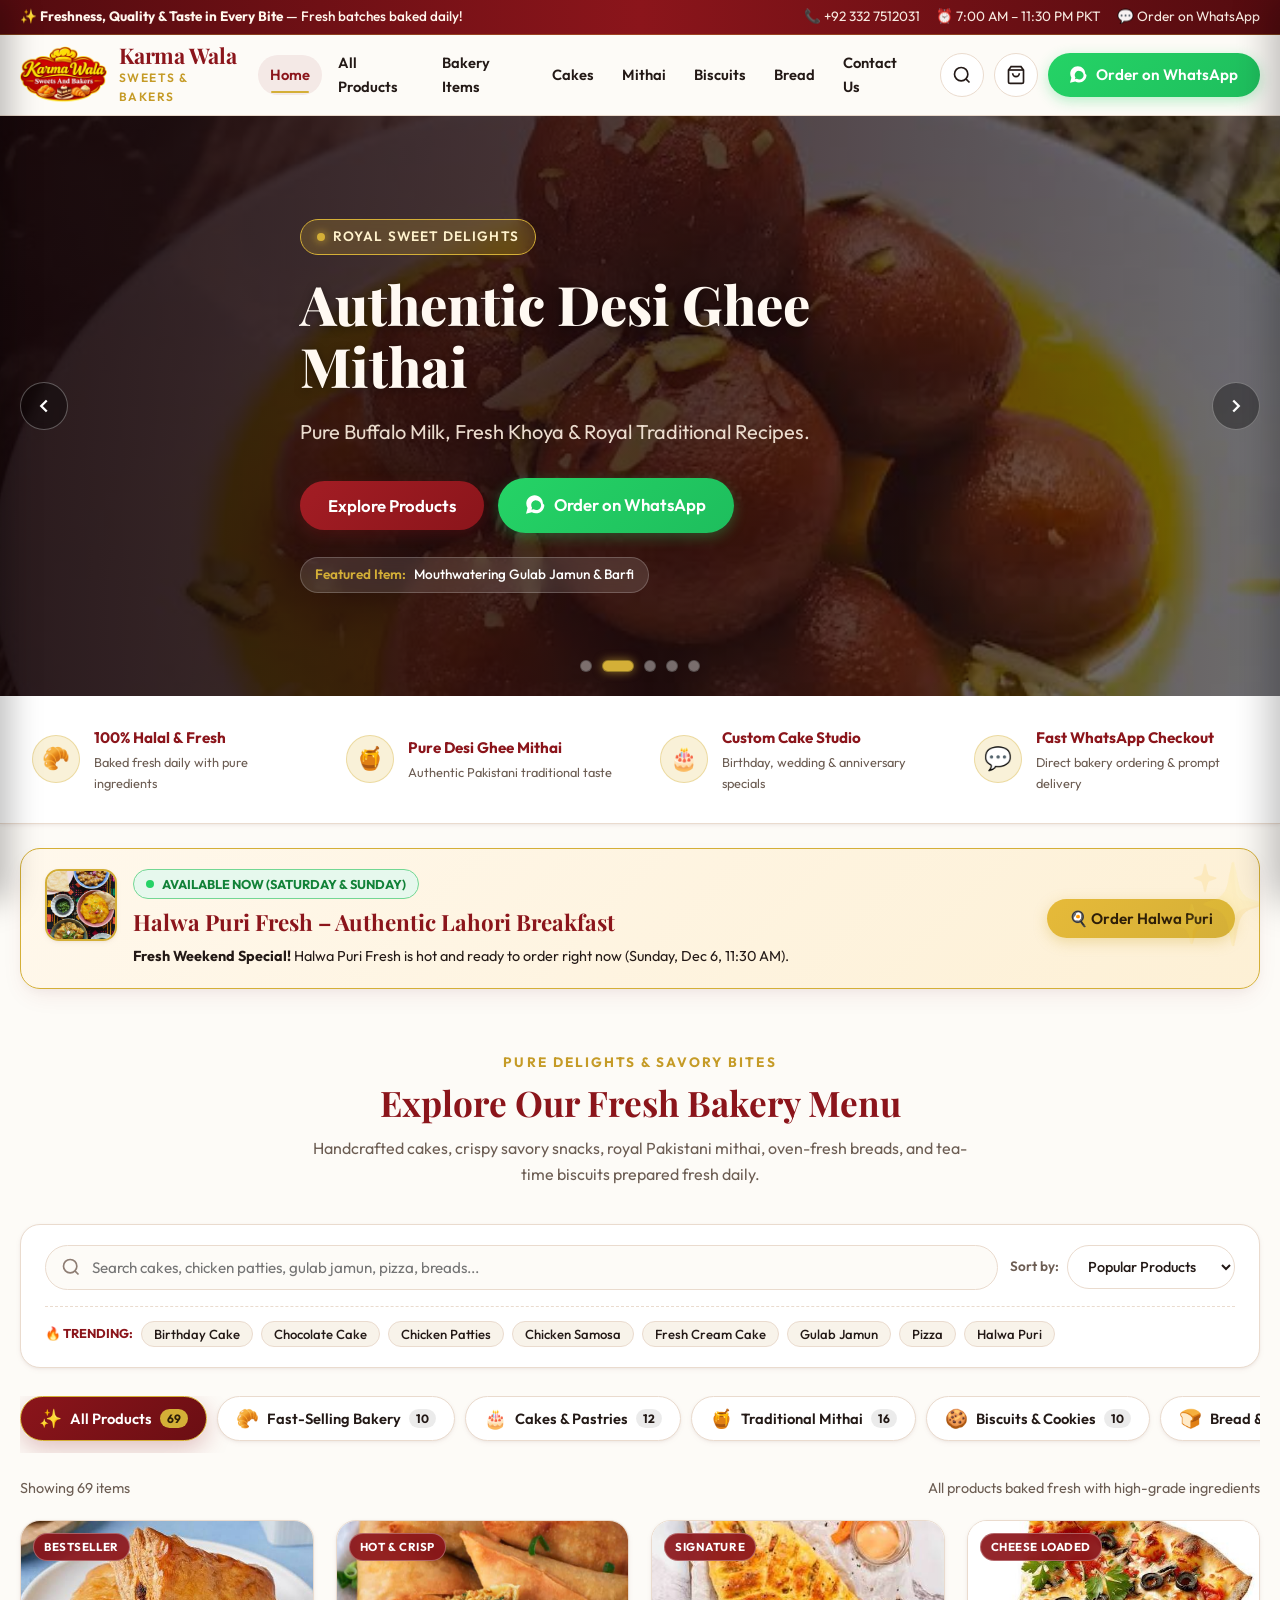
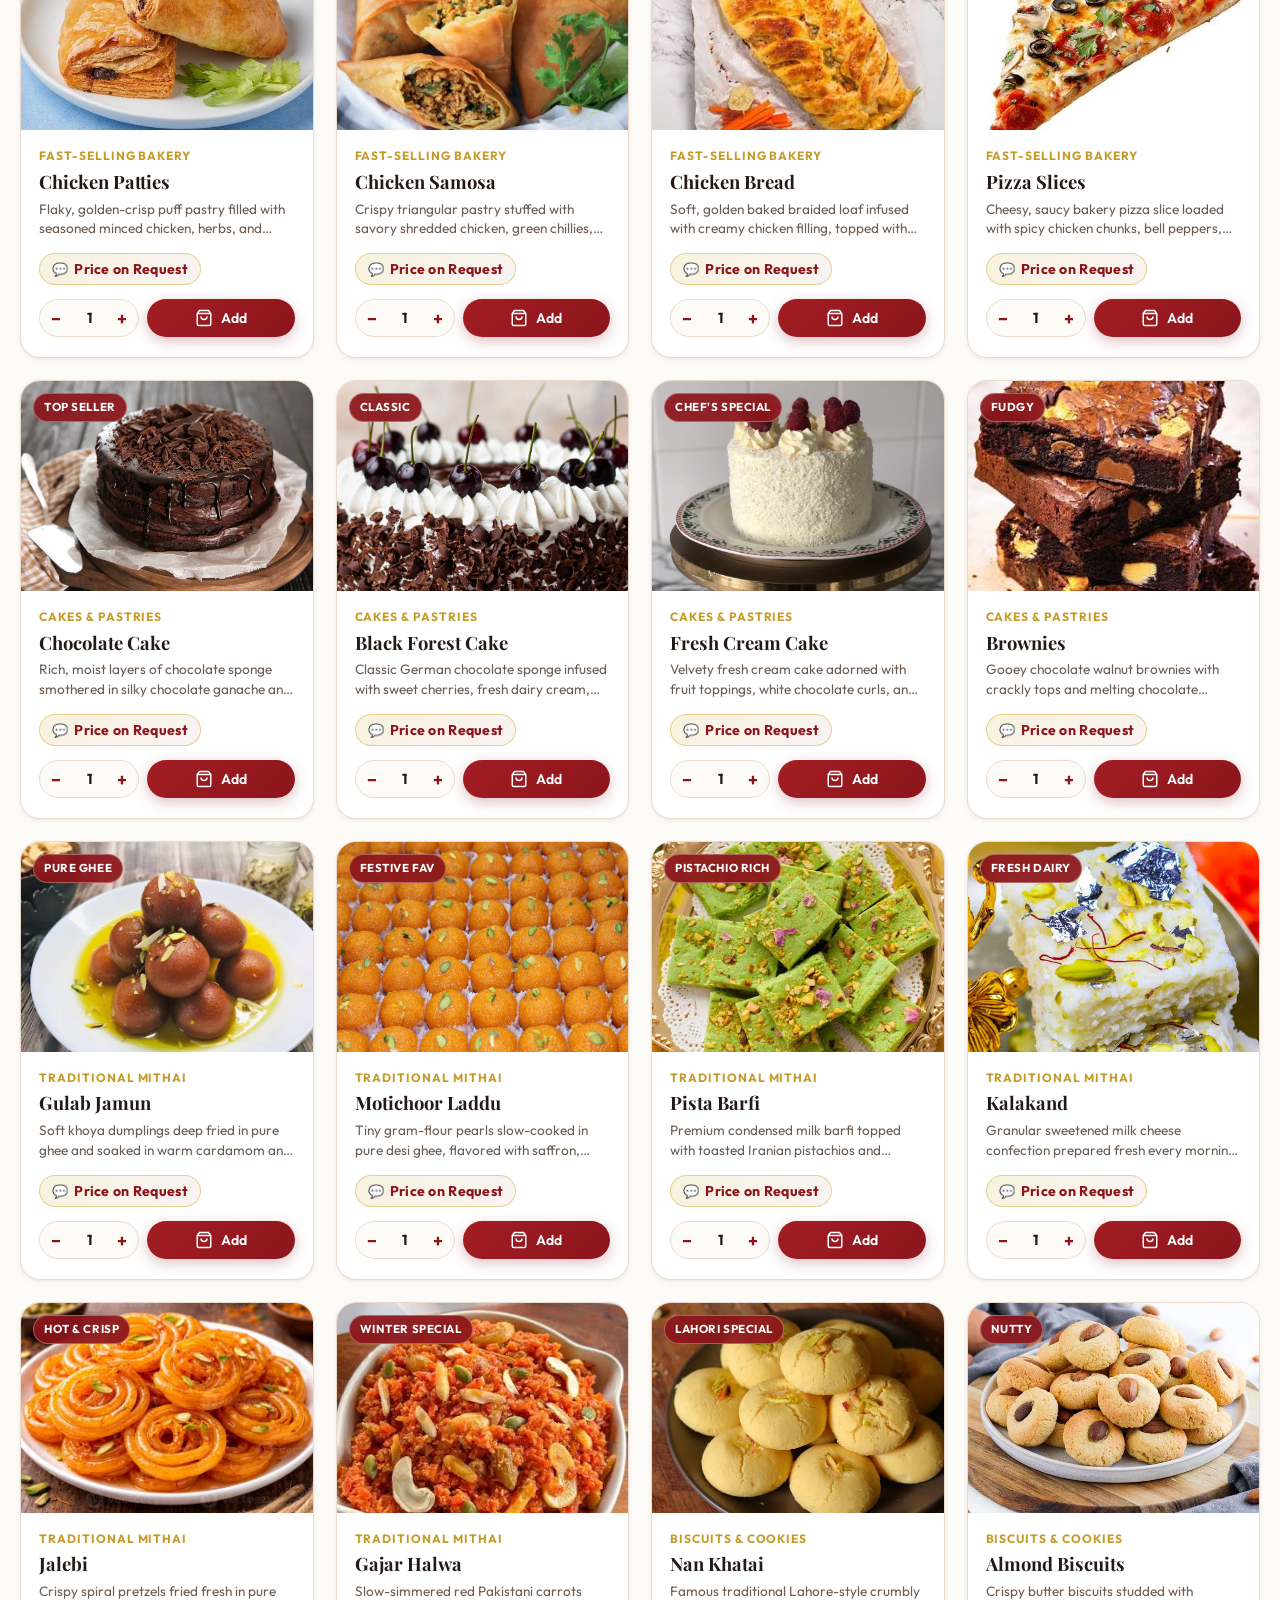
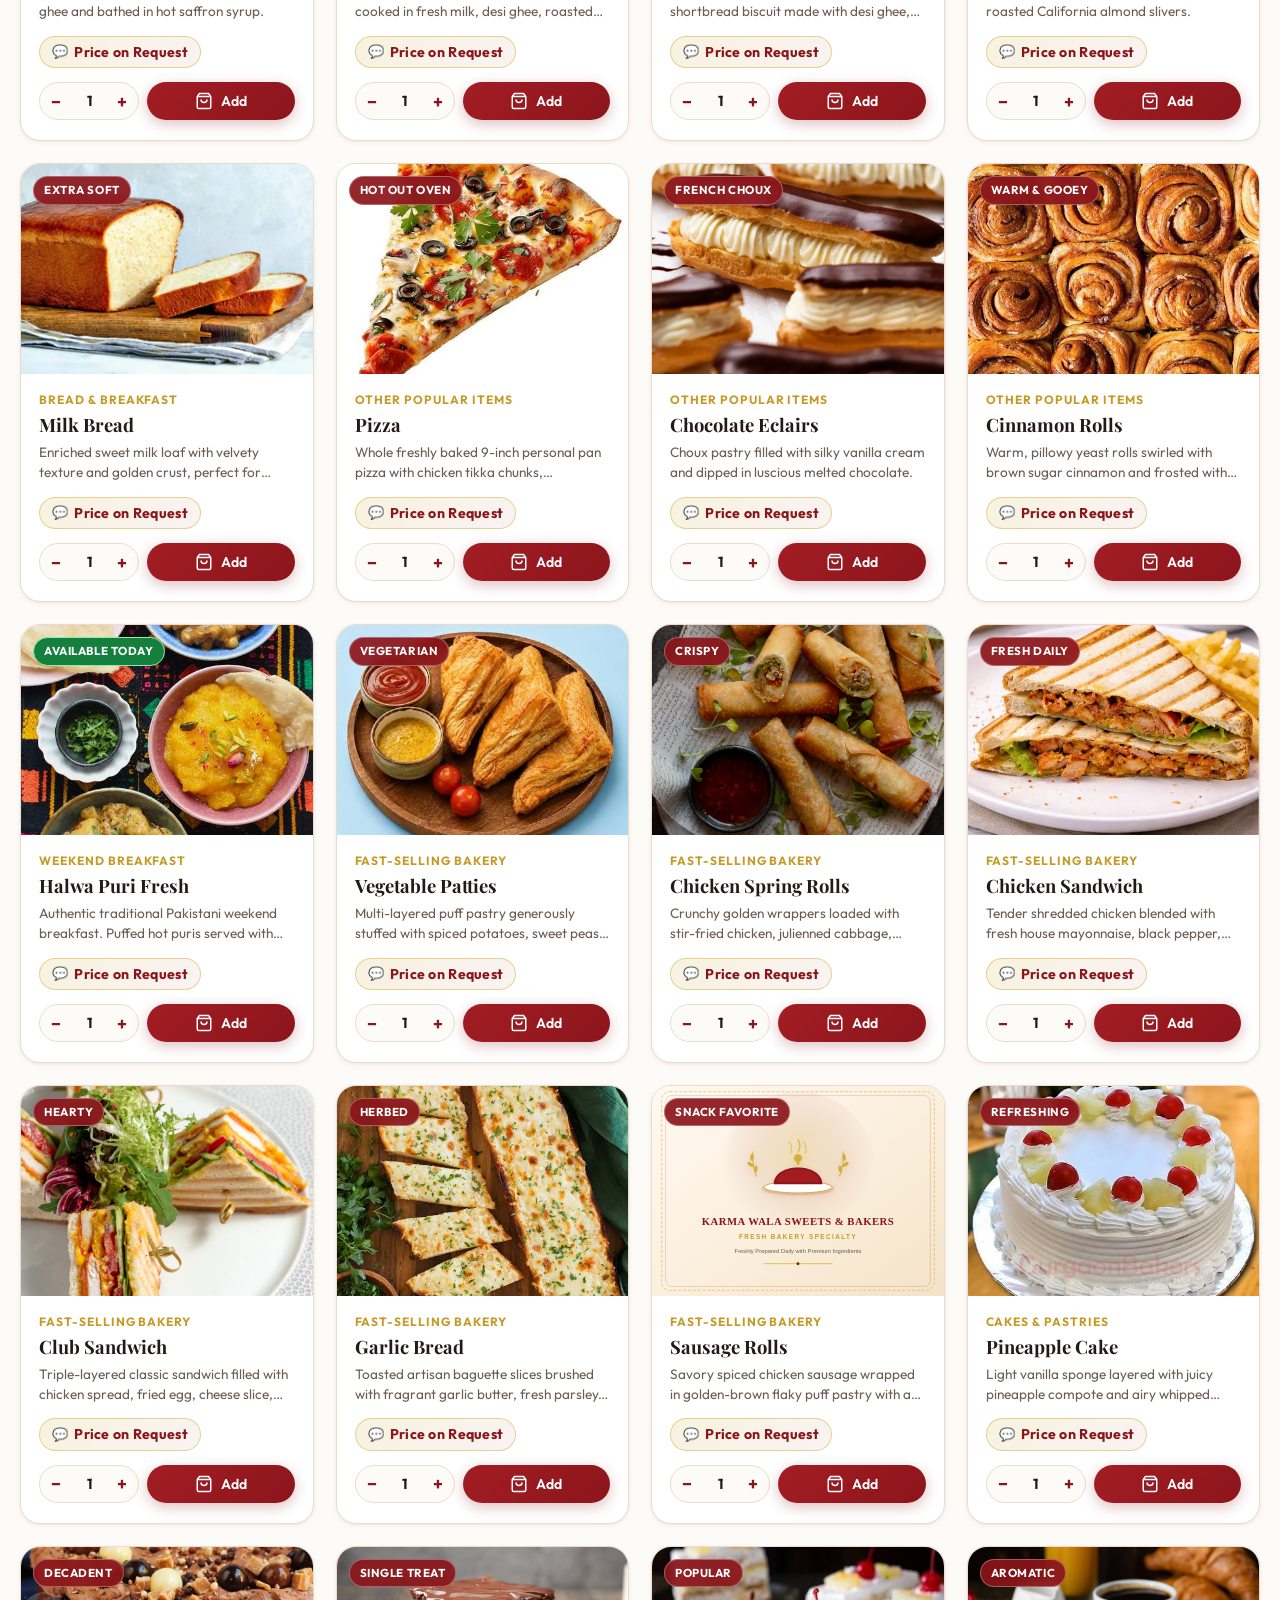
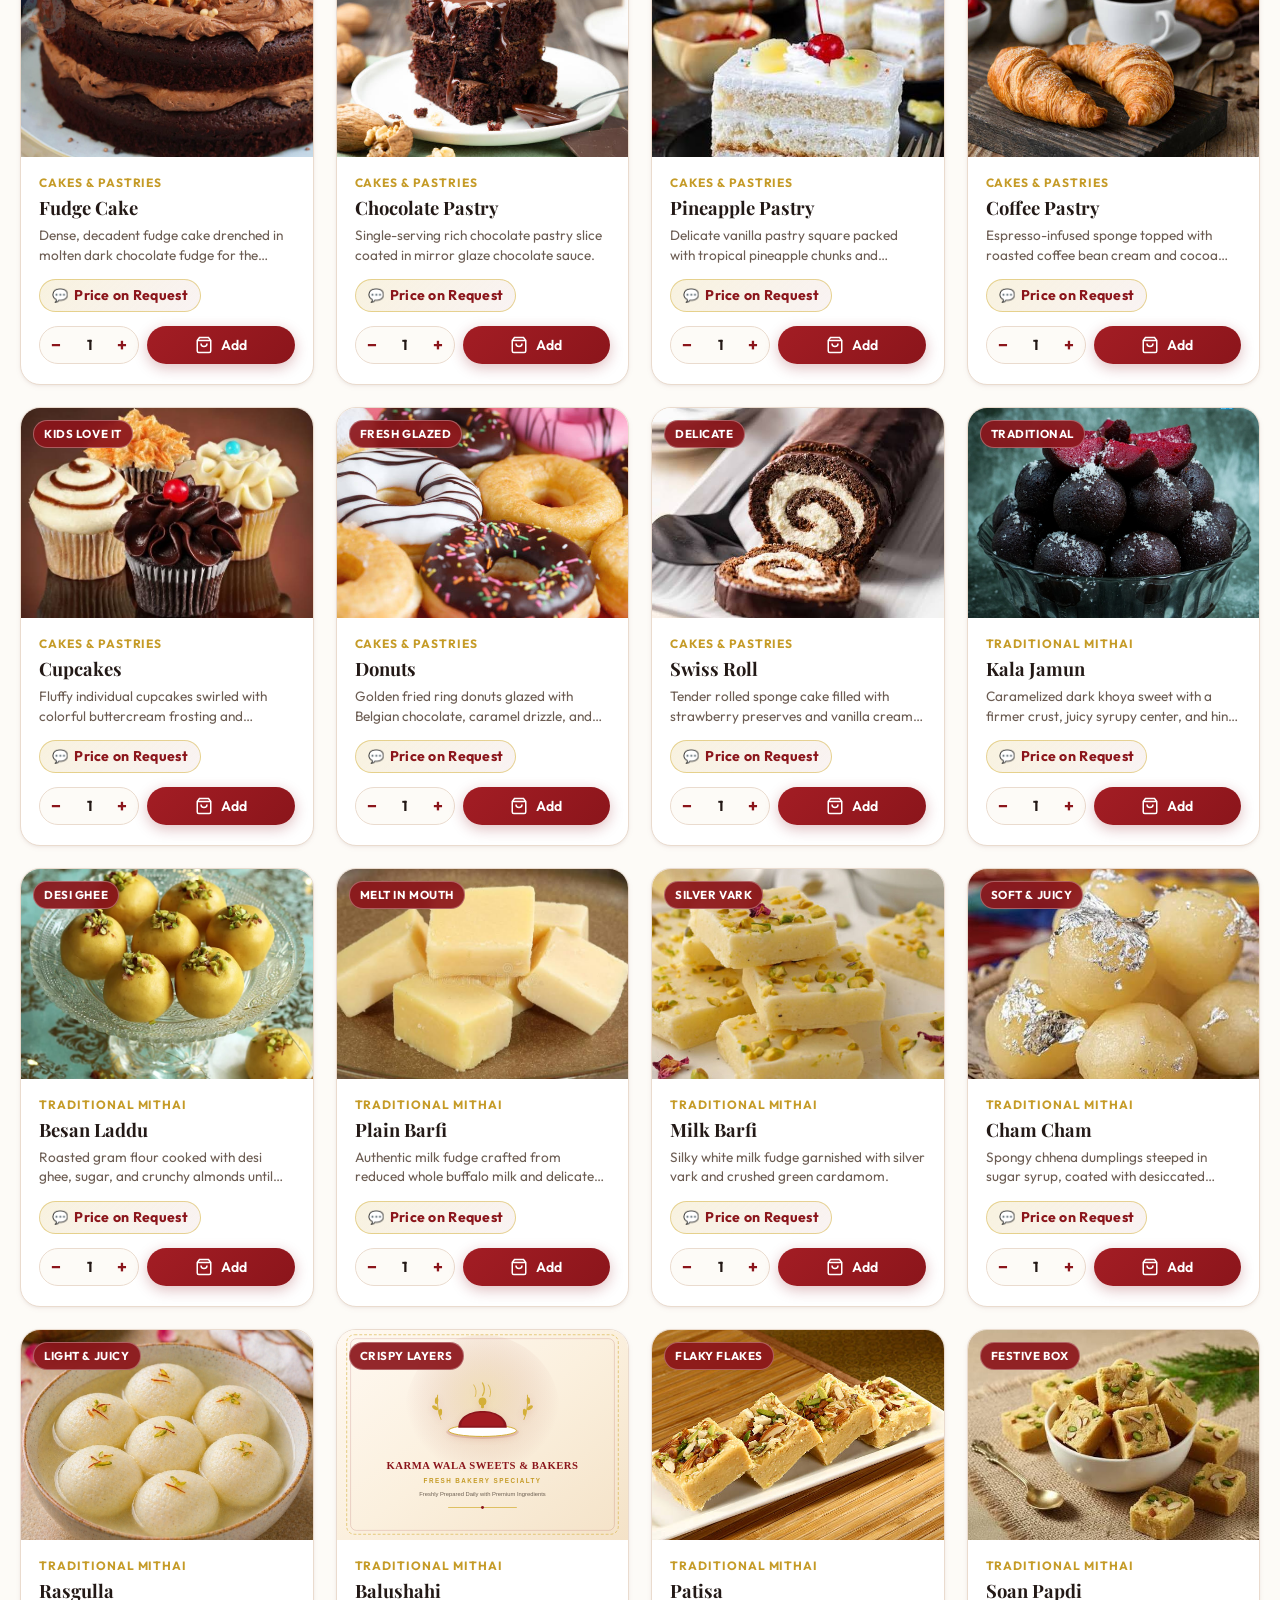
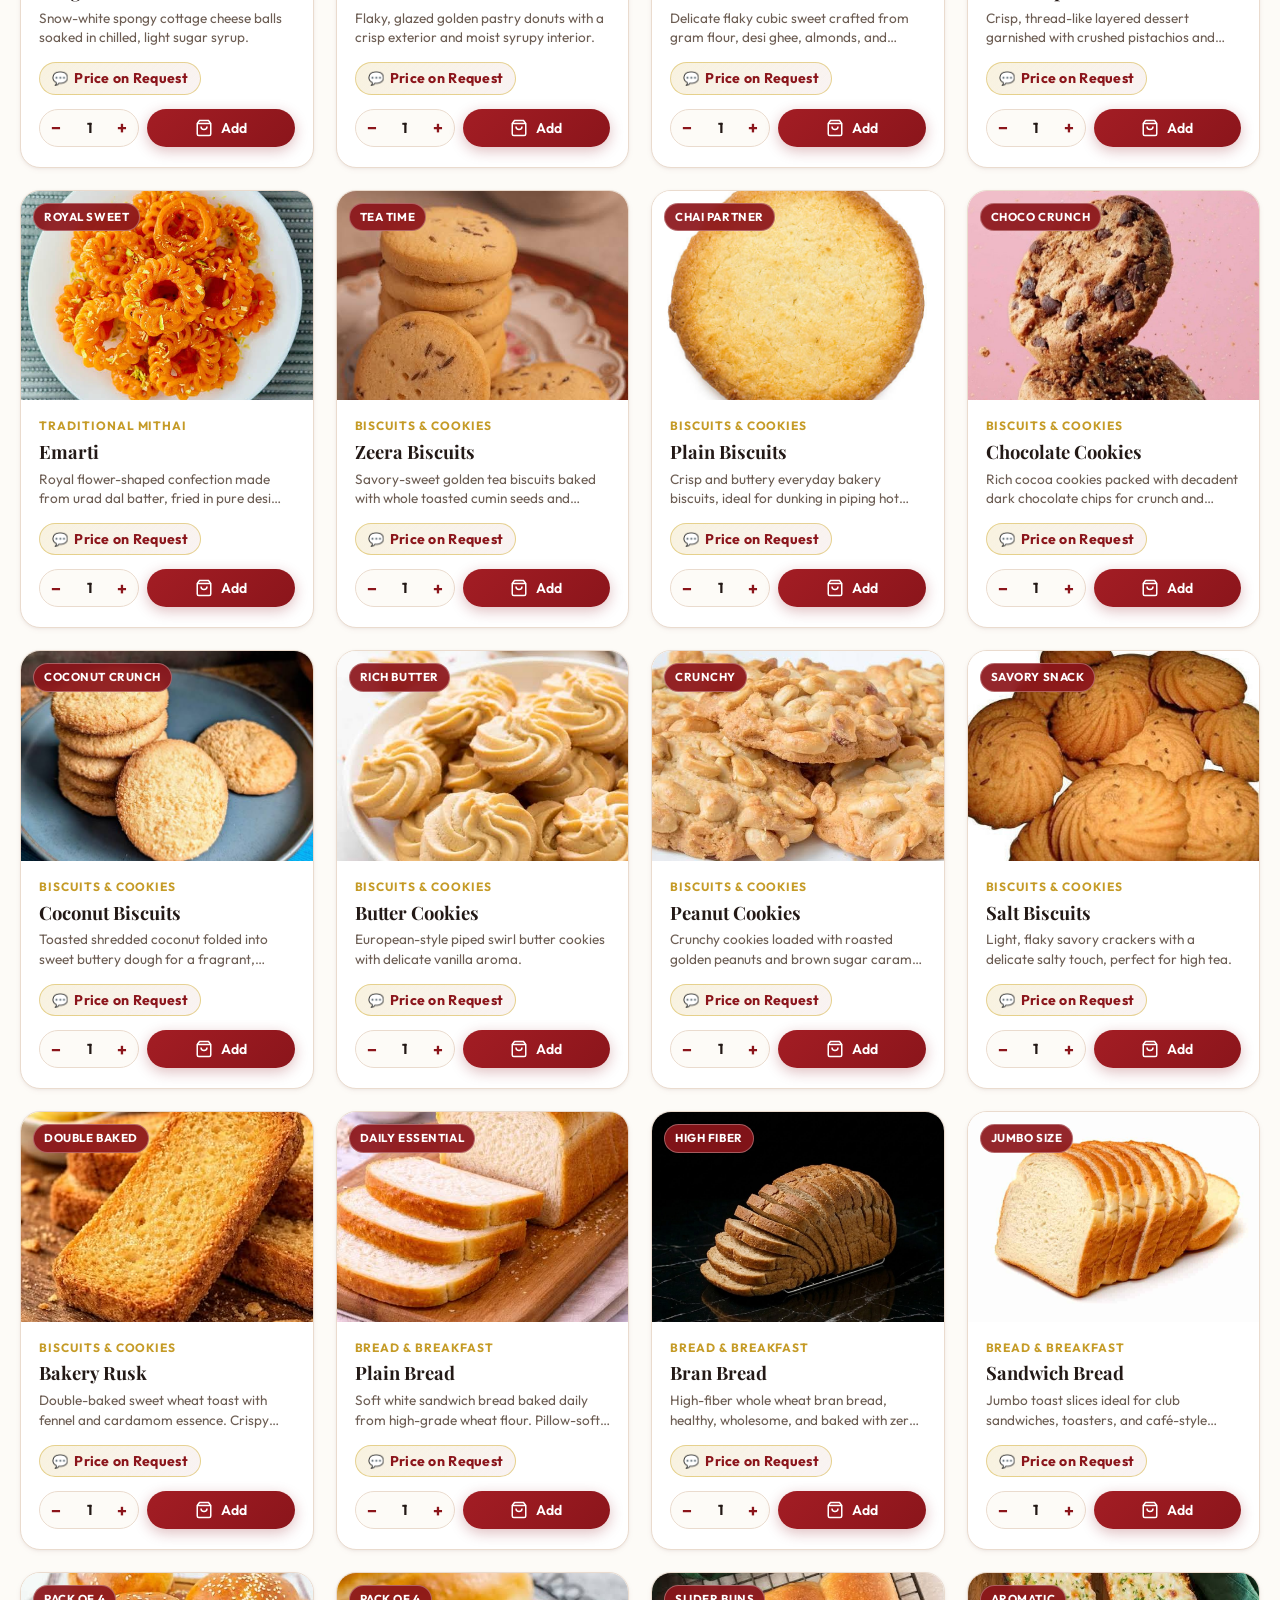
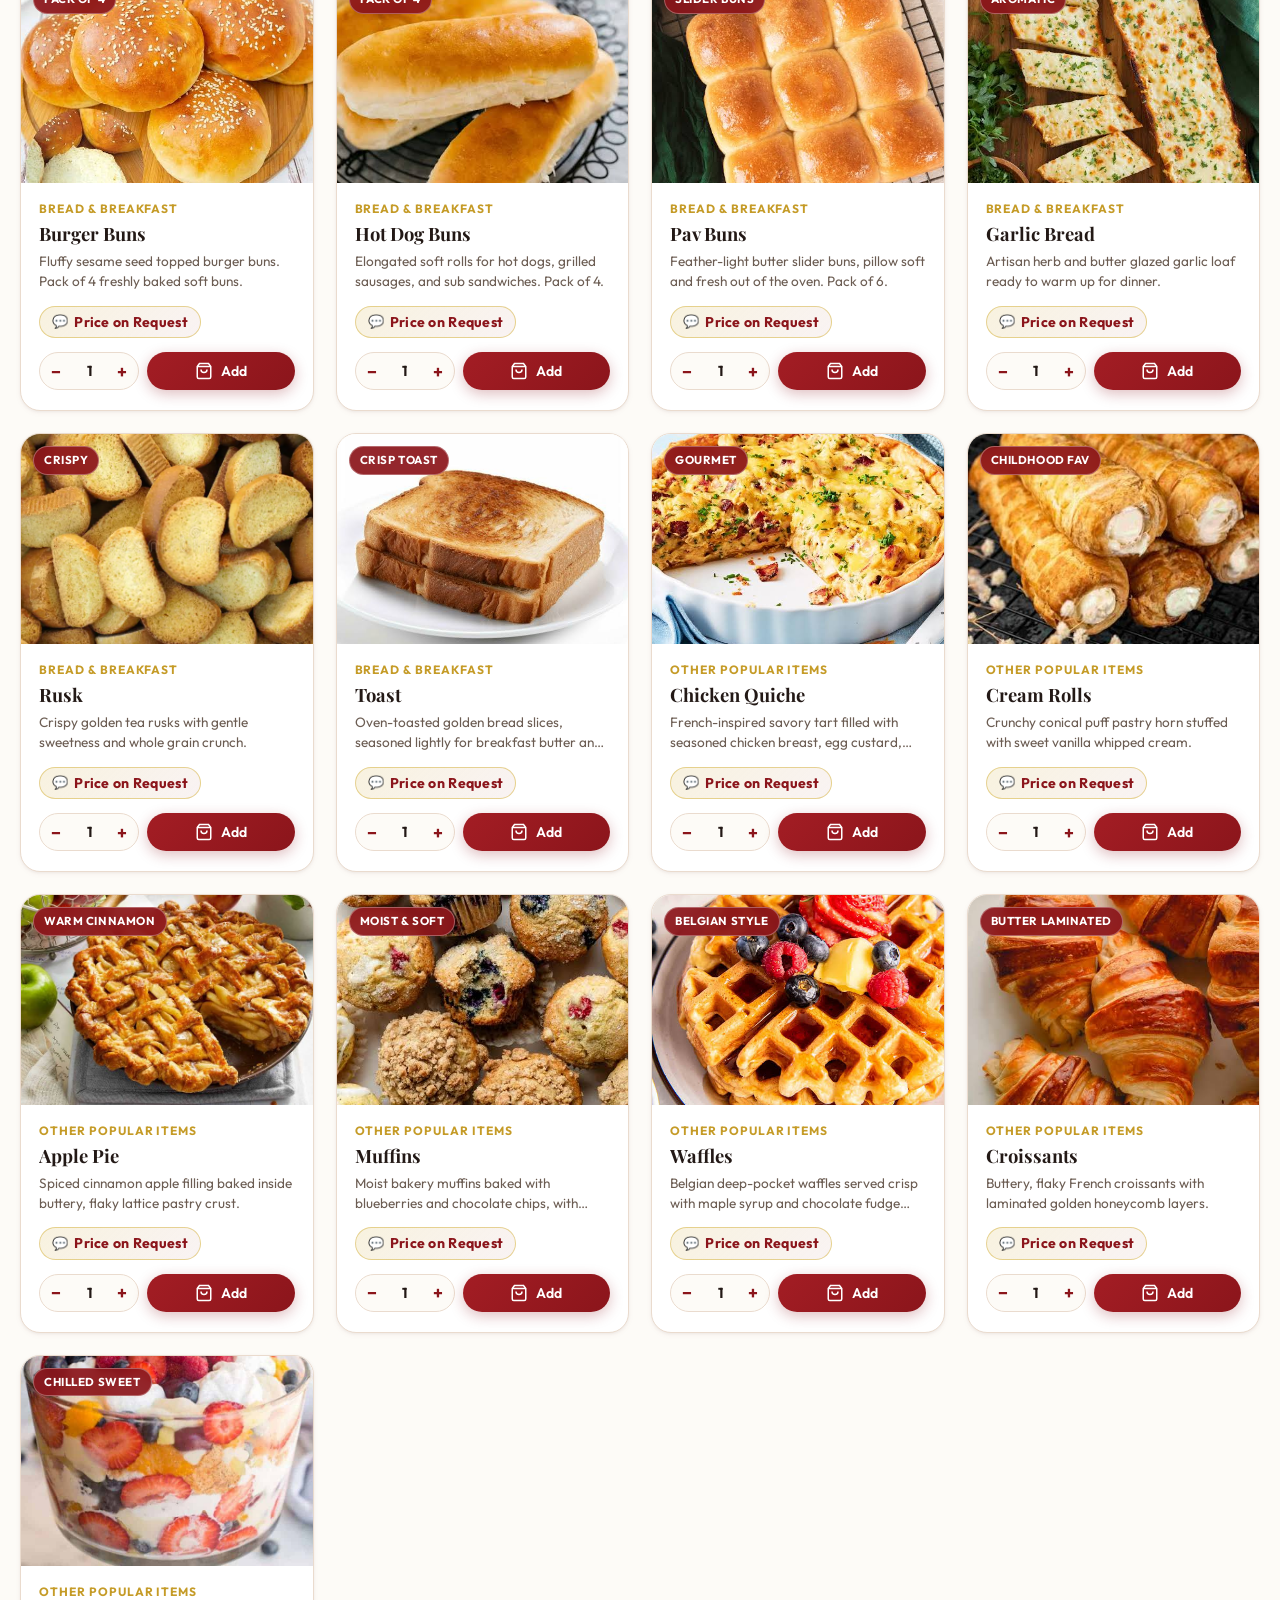
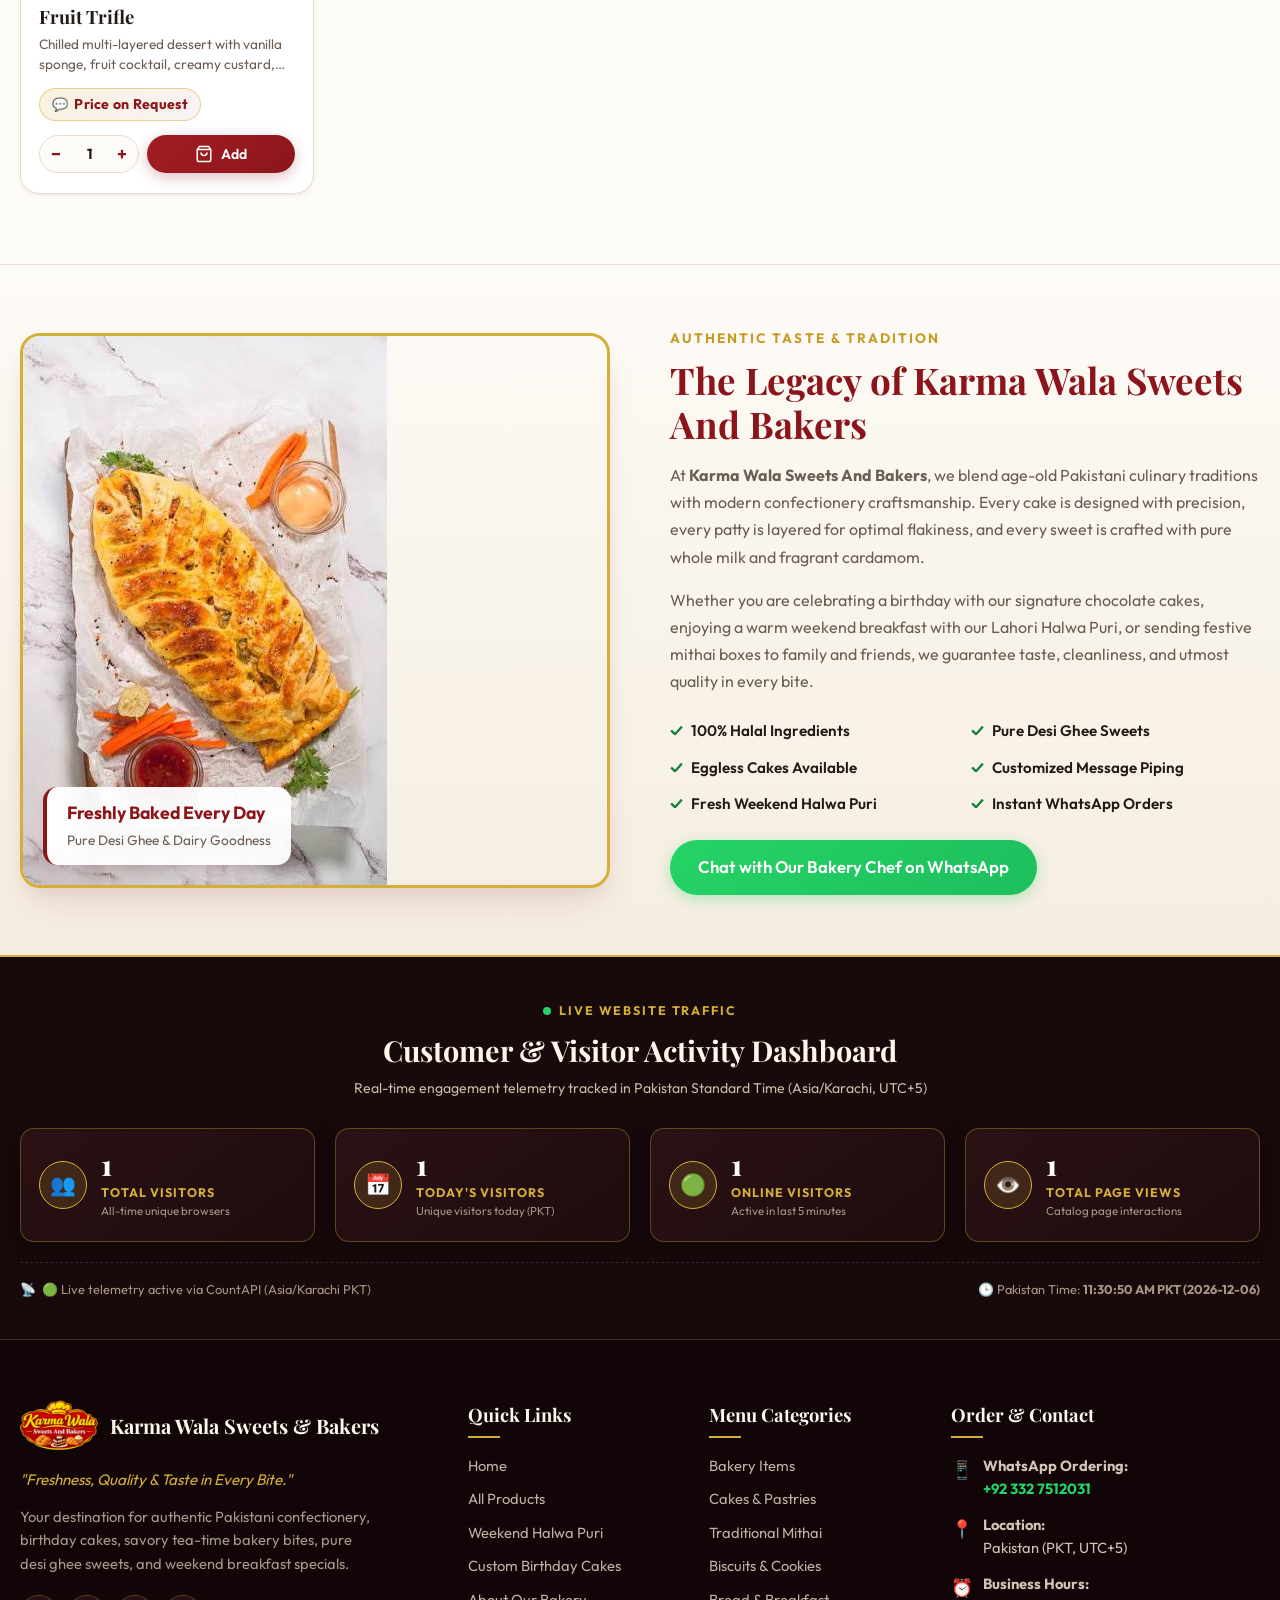
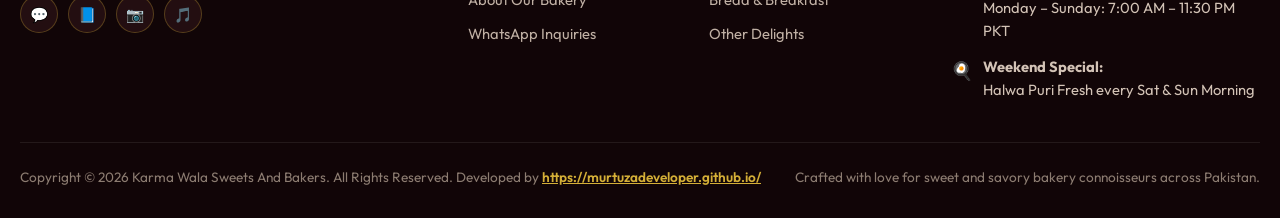
==== index.html @ c51ad012 "Deploy complete Karma Wala Sweets And Bakers responsive website to GitHub Pages" ====
<!DOCTYPE html>
<html lang="en">
<head>
  <meta charset="UTF-8" />
  <meta name="viewport" content="width=device-width, initial-scale=1.0" />
  <meta http-equiv="X-UA-Compatible" content="ie=edge" />

  <title>Karma Wala Sweets And Bakers | Premium Pakistani Bakery, Fresh Cakes &amp; Traditional Mithai</title>
  <meta name="description" content="Karma Wala Sweets And Bakers - Authentic Pakistani bakery, custom birthday cakes, pure desi ghee traditional mithai, crispy chicken patties, fresh breads &amp; weekend Halwa Puri. Order fresh on WhatsApp +923327512031." />
  <meta name="keywords" content="Karma Wala Sweets And Bakers, bakery Pakistan, mithai, birthday cakes, chicken patties, gulab jamun, halwa puri, fresh bread, bakery delivery, WhatsApp bakery order" />
  <meta name="author" content="Karma Wala Sweets And Bakers" />
  <meta name="theme-color" content="#8B151B" />

  <!-- Open Graph / Facebook -->
  <meta property="og:type" content="website" />
  <meta property="og:title" content="Karma Wala Sweets And Bakers | Premium Pakistani Bakery &amp; Mithai" />
  <meta property="og:description" content="Freshly Baked. Beautifully Made. Discover Delicious Cakes, Fresh Bakery Items &amp; Traditional Pakistani Mithai. Fast WhatsApp ordering." />
  <meta property="og:image" content="assets/images/logo/logo.png" />
  <meta property="og:site_name" content="Karma Wala Sweets And Bakers" />

  <!-- Twitter Card -->
  <meta name="twitter:card" content="summary_large_image" />
  <meta name="twitter:title" content="Karma Wala Sweets And Bakers" />
  <meta name="twitter:description" content="Discover Delicious Cakes, Fresh Bakery Items &amp; Traditional Pakistani Mithai. Order directly on WhatsApp: +923327512031." />
  <meta name="twitter:image" content="assets/images/logo/logo.png" />

  <!-- Favicon -->
  <link rel="icon" type="image/svg+xml" href="assets/images/logo/favicon.svg" />
  <link rel="apple-touch-icon" href="assets/images/logo/logo.png" />

  <!-- Preconnect to Google Fonts -->
  <link rel="preconnect" href="https://fonts.googleapis.com" />
  <link rel="preconnect" href="https://fonts.gstatic.com" crossorigin />
  <link href="https://fonts.googleapis.com/css2?family=Outfit:wght@300;400;500;600;700&family=Playfair+Display:ital,wght@0,500;0,600;0,700;0,800;1,600&display=swap" rel="stylesheet" />

  <!-- Stylesheet -->
  <link rel="stylesheet" href="assets/css/style.css" />

  <!-- Structured Data JSON-LD (Schema.org / Bakery) -->
  <script type="application/ld+json">
  {
    "@context": "https://schema.org",
    "@type": "Bakery",
    "name": "Karma Wala Sweets And Bakers",
    "image": "assets/images/logo/logo.png",
    "description": "Authentic Pakistani bakery, custom celebration cakes, pure desi ghee traditional mithai, crispy savory bakery snacks, and fresh breads.",
    "telephone": "+923327512031",
    "priceRange": "Price on Request",
    "currenciesAccepted": "PKR",
    "paymentAccepted": "Cash, JazzCash, Easypaisa, Bank Transfer",
    "address": {
      "@type": "PostalAddress",
      "addressCountry": "PK"
    },
    "openingHoursSpecification": [
      {
        "@type": "OpeningHoursSpecification",
        "dayOfWeek": [
          "Monday",
          "Tuesday",
          "Wednesday",
          "Thursday",
          "Friday",
          "Saturday",
          "Sunday"
        ],
        "opens": "07:00",
        "closes": "23:30"
      }
    ],
    "servesCuisine": "Pakistani Bakery & Confectionery",
    "hasMenu": "#catalogSection"
  }
  </script>
</head>
<body id="home">

  <!-- ==========================================================================
       TOP ANNOUNCEMENT BAR
       ========================================================================== -->
  <aside class="top-bar" aria-label="Announcement">
    <div class="container top-bar-inner">
      <div class="top-bar-notice">
        <span>✨ <strong>Freshness, Quality &amp; Taste in Every Bite</strong> — Fresh batches baked daily!</span>
      </div>
      <div class="top-bar-links">
        <a href="tel:+923327512031" class="top-bar-item" title="Call Us">
          <span>📞 +92 332 7512031</span>
        </a>
        <span class="top-bar-item">
          <span>⏰ 7:00 AM – 11:30 PM PKT</span>
        </span>
        <a href="https://wa.me/923327512031" target="_blank" rel="noopener" class="top-bar-item" title="WhatsApp Order">
          <span>💬 Order on WhatsApp</span>
        </a>
      </div>
    </div>
  </aside>

  <!-- ==========================================================================
       STICKY HEADER & NAVIGATION
       ========================================================================== -->
  <header class="site-header" role="banner">
    <div class="container header-inner">
      
      <!-- Brand Logo & Name -->
      <a href="#home" class="brand-logo-wrap" aria-label="Karma Wala Sweets And Bakers Home">
        <img src="assets/images/logo/logo.png" alt="Karma Wala Sweets And Bakers Logo" class="brand-logo-img" />
        <div class="brand-name-group">
          <span class="brand-title">Karma Wala</span>
          <span class="brand-subtitle">Sweets &amp; Bakers</span>
        </div>
      </a>

      <!-- Desktop Navigation Links -->
      <nav class="desktop-nav" role="navigation" aria-label="Main Navigation">
        <a href="#home" class="nav-link active">Home</a>
        <a href="#catalogSection" class="nav-link" onclick="App.setCategory('all')">All Products</a>
        <a href="#catalogSection" class="nav-link" data-category="bakery" onclick="App.filterCategoryAndScroll('bakery')">Bakery Items</a>
        <a href="#catalogSection" class="nav-link" data-category="cakes" onclick="App.filterCategoryAndScroll('cakes')">Cakes</a>
        <a href="#catalogSection" class="nav-link" data-category="mithai" onclick="App.filterCategoryAndScroll('mithai')">Mithai</a>
        <a href="#catalogSection" class="nav-link" data-category="biscuits" onclick="App.filterCategoryAndScroll('biscuits')">Biscuits</a>
        <a href="#catalogSection" class="nav-link" data-category="bread" onclick="App.filterCategoryAndScroll('bread')">Bread</a>
        <a href="#contactSection" class="nav-link">Contact Us</a>
      </nav>

      <!-- Header Actions -->
      <div class="header-actions">
        <!-- Search Button (Focuses Search Input) -->
        <a href="#catalogSection" class="header-icon-btn" onclick="document.getElementById('productSearchInput')?.focus()" title="Search products" aria-label="Search products">
          <svg width="20" height="20" viewBox="0 0 24 24" fill="none" stroke="currentColor" stroke-width="2">
            <circle cx="11" cy="11" r="8"></circle>
            <line x1="21" y1="21" x2="16.65" y2="16.65"></line>
          </svg>
        </a>

        <!-- Shopping Cart Icon with Live Badge -->
        <button type="button" class="header-icon-btn cart-drawer-trigger" title="View Cart" aria-label="Shopping Cart">
          <svg width="20" height="20" viewBox="0 0 24 24" fill="none" stroke="currentColor" stroke-width="2">
            <path d="M6 2L3 6v14a2 2 0 0 0 2 2h14a2 2 0 0 0 2-2V6l-3-4z"></path>
            <line x1="3" y1="6" x2="21" y2="6"></line>
            <path d="M16 10a4 4 0 0 1-8 0"></path>
          </svg>
          <span class="cart-badge-count" aria-live="polite">0</span>
        </button>

        <!-- WhatsApp Ordering Button -->
        <a href="https://wa.me/923327512031" target="_blank" rel="noopener" class="btn btn-whatsapp header-wa-btn" title="Order directly on WhatsApp">
          <svg width="18" height="18" viewBox="0 0 24 24" fill="currentColor">
            <path d="M12.031 6.172c-3.181 0-5.767 2.586-5.768 5.766-.001 1.298.38 2.27 1.019 3.287l-.711 2.598 2.669-.699c.969.586 1.861.948 3.123.948 3.181 0 5.767-2.586 5.768-5.766 0-3.18-2.586-5.766-5.768-5.766zm9.969 5.766c0 5.519-4.481 10-10 10-1.802 0-3.528-.485-5.045-1.341l-6.955 1.82 1.854-6.777c-.966-1.583-1.5-3.432-1.5-5.362 0-5.519 4.481-10 10-10s10 4.481 10 10z"/>
          </svg>
          <span>Order on WhatsApp</span>
        </a>

        <!-- Mobile Hamburger Menu Button -->
        <button type="button" class="header-icon-btn mobile-menu-toggle" id="mobileMenuToggle" title="Open navigation menu" aria-label="Open navigation menu">
          <svg width="22" height="22" viewBox="0 0 24 24" fill="none" stroke="currentColor" stroke-width="2">
            <line x1="3" y1="12" x2="21" y2="12"></line>
            <line x1="3" y1="6" x2="21" y2="6"></line>
            <line x1="3" y1="18" x2="21" y2="18"></line>
          </svg>
        </button>
      </div>

    </div>
  </header>

  <!-- ==========================================================================
       MOBILE NAVIGATION DRAWER
       ========================================================================== -->
  <aside class="mobile-nav-drawer" id="mobileNavDrawer" aria-label="Mobile Navigation">
    <div class="mobile-nav-header">
      <div class="brand-logo-wrap">
        <img src="assets/images/logo/logo.png" alt="Karma Wala Sweets And Bakers" class="brand-logo-img" style="height: 44px;" />
        <span class="brand-title" style="font-size: 1.15rem;">Karma Wala</span>
      </div>
      <button type="button" class="modal-close-btn" id="mobileNavClose" title="Close navigation menu" aria-label="Close navigation menu">✕</button>
    </div>
    <nav class="mobile-nav-body">
      <a href="#home" class="mobile-nav-link">🏠 Home</a>
      <a href="#catalogSection" class="mobile-nav-link" onclick="App.setCategory('all')">✨ All Products</a>
      <a href="#catalogSection" class="mobile-nav-link" onclick="App.filterCategoryAndScroll('bakery')">🥐 Fast-Selling Bakery Items</a>
      <a href="#catalogSection" class="mobile-nav-link" onclick="App.filterCategoryAndScroll('cakes')">🎂 Cakes &amp; Pastries</a>
      <a href="#catalogSection" class="mobile-nav-link" onclick="App.filterCategoryAndScroll('mithai')">🍯 Traditional Mithai</a>
      <a href="#catalogSection" class="mobile-nav-link" onclick="App.filterCategoryAndScroll('biscuits')">🍪 Biscuits &amp; Cookies</a>
      <a href="#catalogSection" class="mobile-nav-link" onclick="App.filterCategoryAndScroll('bread')">🍞 Bread &amp; Breakfast</a>
      <a href="#catalogSection" class="mobile-nav-link" onclick="App.filterCategoryAndScroll('other')">🧁 Other Popular Products</a>
      <a href="#catalogSection" class="mobile-nav-link" onclick="App.filterCategoryAndScroll('weekend')">🍳 Halwa Puri (Weekend Special)</a>
      <a href="#aboutSection" class="mobile-nav-link">📖 About Our Bakery</a>
      <a href="#contactSection" class="mobile-nav-link">📍 Contact &amp; Location</a>
    </nav>
    <div class="mobile-nav-footer">
      <a href="https://wa.me/923327512031" target="_blank" rel="noopener" class="btn btn-whatsapp btn-block">
        <svg width="18" height="18" viewBox="0 0 24 24" fill="currentColor">
          <path d="M12.031 6.172c-3.181 0-5.767 2.586-5.768 5.766-.001 1.298.38 2.27 1.019 3.287l-.711 2.598 2.669-.699c.969.586 1.861.948 3.123.948 3.181 0 5.767-2.586 5.768-5.766 0-3.18-2.586-5.766-5.768-5.766zm9.969 5.766c0 5.519-4.481 10-10 10-1.802 0-3.528-.485-5.045-1.341l-6.955 1.82 1.854-6.777c-.966-1.583-1.5-3.432-1.5-5.362 0-5.519 4.481-10 10-10s10 4.481 10 10z"/>
        </svg>
        WhatsApp Order: +923327512031
      </a>
    </div>
  </aside>

  <!-- ==========================================================================
       MAIN HERO BANNER WITH AUTOMATIC PRODUCT SLIDER
       ========================================================================== -->
  <section class="hero-banner" aria-label="Featured Bakery Specialties">
    <!-- Slider Track -->
    <div class="hero-slider-track" id="heroSliderTrack">
      <!-- Populated dynamically with actual images from Product Images via app.js -->
    </div>

    <!-- Previous and Next Navigation Arrows -->
    <button type="button" class="hero-slider-nav hero-slider-prev" id="heroSliderPrev" aria-label="Previous featured item">
      <svg width="22" height="22" viewBox="0 0 24 24" fill="none" stroke="currentColor" stroke-width="2.5">
        <polyline points="15 18 9 12 15 6"></polyline>
      </svg>
    </button>
    <button type="button" class="hero-slider-nav hero-slider-next" id="heroSliderNext" aria-label="Next featured item">
      <svg width="22" height="22" viewBox="0 0 24 24" fill="none" stroke="currentColor" stroke-width="2.5">
        <polyline points="9 18 15 12 9 6"></polyline>
      </svg>
    </button>

    <!-- Slide Indicators (Dots) -->
    <div class="hero-slider-dots" id="heroSliderDots" role="tablist" aria-label="Slide Selection"></div>
  </section>

  <!-- ==========================================================================
       TRUST HIGHLIGHTS BAR
       ========================================================================== -->
  <section class="trust-bar" aria-label="Quality Guarantees">
    <div class="container">
      <div class="trust-grid">
        <div class="trust-item">
          <div class="trust-icon-box">🥐</div>
          <div class="trust-text">
            <h4>100% Halal &amp; Fresh</h4>
            <p>Baked fresh daily with pure ingredients</p>
          </div>
        </div>
        <div class="trust-item">
          <div class="trust-icon-box">🍯</div>
          <div class="trust-text">
            <h4>Pure Desi Ghee Mithai</h4>
            <p>Authentic Pakistani traditional taste</p>
          </div>
        </div>
        <div class="trust-item">
          <div class="trust-icon-box">🎂</div>
          <div class="trust-text">
            <h4>Custom Cake Studio</h4>
            <p>Birthday, wedding &amp; anniversary specials</p>
          </div>
        </div>
        <div class="trust-item">
          <div class="trust-icon-box">💬</div>
          <div class="trust-text">
            <h4>Fast WhatsApp Checkout</h4>
            <p>Direct bakery ordering &amp; prompt delivery</p>
          </div>
        </div>
      </div>
    </div>
  </section>

  <!-- ==========================================================================
       WEEKEND BREAKFAST SPECIAL BANNER (HALWA PURI)
       ========================================================================== -->
  <section class="weekend-special-section" aria-label="Weekend Breakfast Special">
    <div class="container">
      <div class="weekend-banner-card" id="weekendSpecialBanner">
        <div class="weekend-info-col">
          <img src="assets/images/products/Halwa Puri.jpg" alt="Lahori Halwa Puri Fresh" class="weekend-puri-img" onerror="this.src='assets/images/products/placeholder.svg';" />
          <div class="weekend-info-text">
            <span class="weekend-status-badge" id="weekendStatusBadge">
              <span class="pulse-dot"></span> Checking Availability...
            </span>
            <h3>Halwa Puri Fresh – Authentic Lahori Breakfast</h3>
            <p id="weekendStatusDesc">Puffed hot puris served with spiced chana tarkari, suji halwa, and mixed pickle. Available Saturday &amp; Sunday only.</p>
          </div>
        </div>
        <div class="weekend-cta-col">
          <button type="button" class="btn btn-gold" onclick="App.openProductModal('weekend-halwa-puri-fresh')">
            🍳 Order Halwa Puri
          </button>
        </div>
      </div>
    </div>
  </section>

  <!-- ==========================================================================
       PRODUCT CATALOG, SEARCH & FILTERING SECTION
       ========================================================================== -->
  <section class="catalog-section" id="catalogSection" aria-label="Bakery Catalog">
    <div class="container">

      <!-- Section Title Header -->
      <div class="section-header">
        <span class="section-tag">Pure Delights &amp; Savory Bites</span>
        <h2 class="section-title">Explore Our Fresh Bakery Menu</h2>
        <p class="section-desc">Handcrafted cakes, crispy savory snacks, royal Pakistani mithai, oven-fresh breads, and tea-time biscuits prepared fresh daily.</p>
      </div>

      <!-- Advanced Search Bar & Controls -->
      <div class="search-controls-bar">
        <div class="search-input-row">
          <div class="search-field-wrap">
            <svg class="search-icon" width="20" height="20" viewBox="0 0 24 24" fill="none" stroke="currentColor" stroke-width="2">
              <circle cx="11" cy="11" r="8"></circle>
              <line x1="21" y1="21" x2="16.65" y2="16.65"></line>
            </svg>
            <input 
              type="text" 
              id="productSearchInput" 
              class="search-input" 
              placeholder="Search cakes, chicken patties, gulab jamun, pizza, breads..." 
              autocomplete="off"
              aria-label="Search products by name or category"
            />
            <button type="button" id="searchClearBtn" class="search-clear-btn" title="Clear search" aria-label="Clear search">✕</button>
          </div>

          <!-- Sort Select -->
          <div class="search-sort-wrap">
            <label for="productSortSelect" class="sort-label">Sort by:</label>
            <select id="productSortSelect" class="sort-select" aria-label="Sort product catalog">
              <option value="popular" selected>Popular Products</option>
              <option value="az">Alphabetical A – Z</option>
              <option value="za">Alphabetical Z – A</option>
            </select>
          </div>
        </div>

        <!-- Trending Search Suggestion Tags -->
        <div class="trending-searches-wrap">
          <span class="trending-label">🔥 Trending:</span>
          <button type="button" class="trending-pill" data-query="Birthday Cake">Birthday Cake</button>
          <button type="button" class="trending-pill" data-query="Chocolate Cake">Chocolate Cake</button>
          <button type="button" class="trending-pill" data-query="Chicken Patties">Chicken Patties</button>
          <button type="button" class="trending-pill" data-query="Chicken Samosa">Chicken Samosa</button>
          <button type="button" class="trending-pill" data-query="Fresh Cream Cake">Fresh Cream Cake</button>
          <button type="button" class="trending-pill" data-query="Gulab Jamun">Gulab Jamun</button>
          <button type="button" class="trending-pill" data-query="Pizza">Pizza</button>
          <button type="button" class="trending-pill" data-query="Halwa Puri">Halwa Puri</button>
        </div>
      </div>

      <!-- Category Filter Pills -->
      <div class="category-tabs-scroll" role="tablist" aria-label="Product Categories">
        <div class="category-tabs-track" id="categoryTabsContainer">
          <!-- Populated from products.js -->
        </div>
      </div>

      <!-- Catalog Meta Counter -->
      <div class="catalog-meta-row">
        <span id="catalogResultCount">Loading bakery catalog...</span>
        <span>All products baked fresh with high-grade ingredients</span>
      </div>

      <!-- Products Grid -->
      <div class="product-grid" id="productGrid" role="region" aria-live="polite">
        <!-- Rendered dynamically by app.js -->
      </div>

      <!-- Empty State for Search -->
      <div class="products-empty-state hidden" id="productsEmptyState">
        <div class="empty-icon">🔍</div>
        <h3 class="empty-title">No Bakery Items Found</h3>
        <p class="empty-desc">We couldn't find any products matching your search term. Try searching for "Cakes", "Patties", "Barfi", or explore all products below.</p>
        <button type="button" class="btn btn-primary" onclick="document.getElementById('searchClearBtn').click()">
          View All Products
        </button>
      </div>

    </div>
  </section>

  <!-- ==========================================================================
       RECENTLY VIEWED PRODUCTS SECTION
       ========================================================================== -->
  <section class="recently-viewed-section hidden" id="recentlyViewedSection" aria-label="Recently Viewed Products">
    <div class="container">
      <h3 class="recent-title">Recently Viewed Treats</h3>
      <div class="recently-viewed-grid" id="recentlyViewedGrid">
        <!-- Populated dynamically via localStorage -->
      </div>
    </div>
  </section>

  <!-- ==========================================================================
       BRAND STORY / ABOUT SECTION
       ========================================================================== -->
  <section class="about-section" id="aboutSection" aria-label="About Karma Wala Sweets And Bakers">
    <div class="container">
      <div class="about-grid">
        <div class="about-img-wrap">
          <img src="assets/images/products/Chicken Bread.jpg" alt="Artisan fresh baked bread at Karma Wala" class="about-img" onerror="this.src='assets/images/products/placeholder.svg';" />
          <div class="about-badge-card">
            <strong>Freshly Baked Every Day</strong>
            <span>Pure Desi Ghee &amp; Dairy Goodness</span>
          </div>
        </div>
        <div class="about-content">
          <span class="section-tag">Authentic Taste &amp; Tradition</span>
          <h2>The Legacy of Karma Wala Sweets And Bakers</h2>
          <p>
            At <strong>Karma Wala Sweets And Bakers</strong>, we blend age-old Pakistani culinary traditions with modern confectionery craftsmanship. Every cake is designed with precision, every patty is layered for optimal flakiness, and every sweet is crafted with pure whole milk and fragrant cardamom.
          </p>
          <p>
            Whether you are celebrating a birthday with our signature chocolate cakes, enjoying a warm weekend breakfast with our Lahori Halwa Puri, or sending festive mithai boxes to family and friends, we guarantee taste, cleanliness, and utmost quality in every bite.
          </p>
          <ul class="about-features-list">
            <li class="about-feature-item"><span class="feature-check">✓</span> 100% Halal Ingredients</li>
            <li class="about-feature-item"><span class="feature-check">✓</span> Pure Desi Ghee Sweets</li>
            <li class="about-feature-item"><span class="feature-check">✓</span> Eggless Cakes Available</li>
            <li class="about-feature-item"><span class="feature-check">✓</span> Customized Message Piping</li>
            <li class="about-feature-item"><span class="feature-check">✓</span> Fresh Weekend Halwa Puri</li>
            <li class="about-feature-item"><span class="feature-check">✓</span> Instant WhatsApp Orders</li>
          </ul>
          <a href="https://wa.me/923327512031" target="_blank" rel="noopener" class="btn btn-whatsapp btn-lg">
            Chat with Our Bakery Chef on WhatsApp
          </a>
        </div>
      </div>
    </div>
  </section>

  <!-- ==========================================================================
       LIVE VISITOR STATISTICS DASHBOARD (FOOTER)
       ========================================================================== -->
  <section class="visitor-stats-dashboard" id="visitorStatsDashboard" aria-label="Live Visitor Statistics">
    <div class="container">
      <div class="stats-dashboard-header">
        <span class="stats-badge-tag">
          <span class="pulse-dot active"></span> Live Website Traffic
        </span>
        <h3 class="stats-title">Customer &amp; Visitor Activity Dashboard</h3>
        <p class="stats-subtitle">Real-time engagement telemetry tracked in Pakistan Standard Time (Asia/Karachi, UTC+5)</p>
      </div>

      <!-- 4 Core Metrics Cards -->
      <div class="stats-cards-grid">
        <!-- Metric 1: Total Visitors -->
        <div class="stat-metric-card">
          <div class="stat-icon-wrap">👥</div>
          <div class="stat-info-wrap">
            <span class="stat-number" id="statTotalVisitors">0</span>
            <span class="stat-label">Total Visitors</span>
            <span class="stat-subtext">All-time unique browsers</span>
          </div>
        </div>

        <!-- Metric 2: Today's Visitors (Resets at 00:00:00 PKT) -->
        <div class="stat-metric-card">
          <div class="stat-icon-wrap">📅</div>
          <div class="stat-info-wrap">
            <span class="stat-number" id="statTodayVisitors">0</span>
            <span class="stat-label">Today's Visitors</span>
            <span class="stat-subtext">Unique visitors today (PKT)</span>
          </div>
        </div>

        <!-- Metric 3: Online Visitors (Active in last 5 minutes) -->
        <div class="stat-metric-card">
          <div class="stat-icon-wrap">🟢</div>
          <div class="stat-info-wrap">
            <span class="stat-number" id="statOnlineVisitors">1</span>
            <span class="stat-label">Online Visitors</span>
            <span class="stat-subtext">Active in last 5 minutes</span>
          </div>
        </div>

        <!-- Metric 4: Total Page Views -->
        <div class="stat-metric-card">
          <div class="stat-icon-wrap">👁️</div>
          <div class="stat-info-wrap">
            <span class="stat-number" id="statPageViews">0</span>
            <span class="stat-label">Total Page Views</span>
            <span class="stat-subtext">Catalog page interactions</span>
          </div>
        </div>
      </div>

      <!-- Stats Meta Information -->
      <div class="stats-meta-footer">
        <div class="stats-telemetry-notice">
          <span>📡</span>
          <span id="statStatusNotice">Live telemetry syncing via CountAPI &amp; Local Session Deduplication</span>
        </div>
        <div class="stats-time-notice">
          <span>🕒 Pakistan Time: </span>
          <strong id="statPktTime">Loading PKT...</strong>
        </div>
      </div>
    </div>
  </section>

  <!-- ==========================================================================
       PRIMARY SITE FOOTER
       ========================================================================== -->
  <footer class="site-footer" id="contactSection" role="contentinfo">
    <div class="container">
      <div class="footer-grid">
        
        <!-- Brand Summary Column -->
        <div class="footer-brand-col">
          <div class="footer-logo-wrap">
            <img src="assets/images/logo/logo.png" alt="Karma Wala Sweets And Bakers Logo" class="footer-logo-img" />
            <h3 class="footer-brand-title">Karma Wala Sweets &amp; Bakers</h3>
          </div>
          <p class="footer-tagline">"Freshness, Quality &amp; Taste in Every Bite."</p>
          <p class="footer-desc">
            Your destination for authentic Pakistani confectionery, birthday cakes, savory tea-time bakery bites, pure desi ghee sweets, and weekend breakfast specials.
          </p>
          <div class="footer-social-links">
            <a href="https://wa.me/923327512031" target="_blank" rel="noopener" class="social-icon-btn" title="WhatsApp" aria-label="WhatsApp">💬</a>
            <a href="#home" class="social-icon-btn" title="Facebook" aria-label="Facebook">📘</a>
            <a href="#home" class="social-icon-btn" title="Instagram" aria-label="Instagram">📷</a>
            <a href="#home" class="social-icon-btn" title="TikTok" aria-label="TikTok">🎵</a>
          </div>
        </div>

        <!-- Quick Links Column -->
        <div class="footer-col">
          <h4>Quick Links</h4>
          <ul class="footer-links-list">
            <li><a href="#home">Home</a></li>
            <li><a href="#catalogSection" onclick="App.setCategory('all')">All Products</a></li>
            <li><a href="#catalogSection" onclick="App.filterCategoryAndScroll('weekend')">Weekend Halwa Puri</a></li>
            <li><a href="#catalogSection" onclick="App.filterCategoryAndScroll('cakes')">Custom Birthday Cakes</a></li>
            <li><a href="#aboutSection">About Our Bakery</a></li>
            <li><a href="https://wa.me/923327512031" target="_blank" rel="noopener">WhatsApp Inquiries</a></li>
          </ul>
        </div>

        <!-- Categories Column -->
        <div class="footer-col">
          <h4>Menu Categories</h4>
          <ul class="footer-links-list">
            <li><a href="#catalogSection" onclick="App.filterCategoryAndScroll('bakery')">Bakery Items</a></li>
            <li><a href="#catalogSection" onclick="App.filterCategoryAndScroll('cakes')">Cakes &amp; Pastries</a></li>
            <li><a href="#catalogSection" onclick="App.filterCategoryAndScroll('mithai')">Traditional Mithai</a></li>
            <li><a href="#catalogSection" onclick="App.filterCategoryAndScroll('biscuits')">Biscuits &amp; Cookies</a></li>
            <li><a href="#catalogSection" onclick="App.filterCategoryAndScroll('bread')">Bread &amp; Breakfast</a></li>
            <li><a href="#catalogSection" onclick="App.filterCategoryAndScroll('other')">Other Delights</a></li>
          </ul>
        </div>

        <!-- Contact & Ordering Info Column -->
        <div class="footer-col">
          <h4>Order &amp; Contact</h4>
          <ul class="footer-contact-list">
            <li class="footer-contact-item">
              <span class="contact-icon">📱</span>
              <div>
                <strong>WhatsApp Ordering:</strong><br />
                <a href="https://wa.me/923327512031" target="_blank" rel="noopener" style="color: #25D366; font-weight: 700;">+92 332 7512031</a>
              </div>
            </li>
            <li class="footer-contact-item">
              <span class="contact-icon">📍</span>
              <div>
                <strong>Location:</strong><br />
                Pakistan (PKT, UTC+5)
              </div>
            </li>
            <li class="footer-contact-item">
              <span class="contact-icon">⏰</span>
              <div>
                <strong>Business Hours:</strong><br />
                Monday – Sunday: 7:00 AM – 11:30 PM PKT
              </div>
            </li>
            <li class="footer-contact-item">
              <span class="contact-icon">🍳</span>
              <div>
                <strong>Weekend Special:</strong><br />
                Halwa Puri Fresh every Sat &amp; Sun Morning
              </div>
            </li>
          </ul>
        </div>

      </div>

      <!-- Copyright Bottom Bar -->
      <div class="footer-bottom-bar">
        <p>Copyright &copy; 2026 Karma Wala Sweets And Bakers. All Rights Reserved. Developed by <a href="https://murtuzadeveloper.github.io/" target="_blank" rel="noopener" class="developer-link">https://murtuzadeveloper.github.io/</a></p>
        <p>Crafted with love for sweet and savory bakery connoisseurs across Pakistan.</p>
      </div>
    </div>
  </footer>

  <!-- ==========================================================================
       PRODUCT DETAILS & CUSTOMIZATION MODAL
       ========================================================================== -->
  <div class="modal-backdrop-layer" id="productCustomModal" role="dialog" aria-modal="true" aria-labelledby="modalProductName">
    <div class="modal-dialog">
      <div class="modal-header">
        <h3 class="modal-title">Customize Your Bakery Order</h3>
        <button type="button" class="modal-close-btn" onclick="App.closeProductModal()" aria-label="Close modal">✕</button>
      </div>
      <div class="modal-body">
        
        <!-- Product Header Summary -->
        <div class="product-modal-top">
          <img id="modalProductImg" src="" alt="Product image" class="modal-product-img" />
          <div class="modal-product-header">
            <span class="modal-cat-tag" id="modalProductCategory">Category</span>
            <h2 class="modal-product-name" id="modalProductName">Product Name</h2>
            <div class="modal-product-price" id="modalProductPrice">Price on Request</div>
            <p class="modal-product-desc" id="modalProductDesc">Product description goes here.</p>
          </div>
        </div>

        <!-- Dynamic Category Customization Fields -->
        <div id="modalCustomFieldsContainer">
          <!-- Injected dynamically based on category (Cakes, Mithai, Bakery, Halwa Puri) -->
        </div>

        <!-- Quantity Selector -->
        <div class="custom-field-group">
          <label class="custom-label" for="modalProductQty">Quantity:</label>
          <div class="quantity-input-group" style="height: 42px;">
            <button type="button" class="qty-btn" onclick="App.adjustModalQty(-1)" aria-label="Decrease quantity">−</button>
            <input type="number" id="modalProductQty" class="card-qty-input" value="1" min="1" max="99" style="width: 44px; font-size: 1rem;" />
            <button type="button" class="qty-btn" onclick="App.adjustModalQty(1)" aria-label="Increase quantity">+</button>
          </div>
        </div>

        <!-- Special Instructions / Notes -->
        <div class="custom-field-group">
          <label class="custom-label" for="modalProductNotes">Special Instructions or Notes:</label>
          <textarea 
            id="modalProductNotes" 
            class="form-textarea" 
            rows="2" 
            placeholder="e.g. Extra crispy, less sugar, pack in gift box, please deliver hot..."
          ></textarea>
        </div>

      </div>
      <div class="modal-footer">
        <button type="button" class="btn btn-outline" onclick="App.closeProductModal()">Cancel</button>
        <button type="button" class="btn btn-primary btn-lg" onclick="App.addConfiguredProductToCart()">
          <svg width="18" height="18" viewBox="0 0 24 24" fill="none" stroke="currentColor" stroke-width="2">
            <path d="M6 2L3 6v14a2 2 0 0 0 2 2h14a2 2 0 0 0 2-2V6l-3-4z"></path>
            <line x1="3" y1="6" x2="21" y2="6"></line>
            <path d="M16 10a4 4 0 0 1-8 0"></path>
          </svg>
          Add to Cart
        </button>
      </div>
    </div>
  </div>

  <!-- ==========================================================================
       SHOPPING CART SLIDE-OUT DRAWER
       ========================================================================== -->
  <div class="cart-backdrop" id="cartBackdrop"></div>
  <aside class="cart-drawer" id="cartDrawer" role="dialog" aria-modal="true" aria-label="Your Shopping Cart">
    <div class="cart-drawer-header">
      <h3 class="cart-drawer-title">
        <span>🛍️ Your Cart</span>
        <span id="cartDrawerCount">(0)</span>
      </h3>
      <button type="button" class="modal-close-btn" id="cartDrawerClose" aria-label="Close cart">✕</button>
    </div>

    <!-- Cart Drawer Body -->
    <div class="cart-drawer-body">
      <!-- Empty Cart Message -->
      <div class="products-empty-state hidden" id="cartEmptyState" style="padding: 40px 10px;">
        <div class="empty-icon">🛒</div>
        <h4 class="empty-title" style="font-size: 1.25rem;">Your Cart is Empty</h4>
        <p class="empty-desc">Explore our fresh cakes, mouth-watering mithai, and hot savory bakery items!</p>
        <button type="button" class="btn btn-primary" onclick="App.closeCartDrawer()">
          Start Shopping
        </button>
      </div>

      <!-- Cart Items List Container -->
      <div class="cart-items-container" id="cartItemsContainer">
        <!-- Rendered by cart.js -->
      </div>
    </div>

    <!-- Cart Drawer Footer -->
    <div class="cart-drawer-footer" id="cartFooterSection">
      <div class="cart-summary-row">
        <span>Estimated Total:</span>
        <span class="cart-subtotal-val" id="cartDrawerSubtotal">Price on Request</span>
      </div>
      <p class="cart-disclaimer">
        * Final pricing &amp; fresh availability will be confirmed directly on WhatsApp before payment.
      </p>
      <div class="cart-actions-col">
        <button type="button" class="btn btn-whatsapp btn-lg btn-block" onclick="App.closeCartDrawer(); Checkout.openCheckoutModal();">
          <svg width="20" height="20" viewBox="0 0 24 24" fill="currentColor">
            <path d="M12.031 6.172c-3.181 0-5.767 2.586-5.768 5.766-.001 1.298.38 2.27 1.019 3.287l-.711 2.598 2.669-.699c.969.586 1.861.948 3.123.948 3.181 0 5.767-2.586 5.768-5.766 0-3.18-2.586-5.766-5.768-5.766zm9.969 5.766c0 5.519-4.481 10-10 10-1.802 0-3.528-.485-5.045-1.341l-6.955 1.82 1.854-6.777c-.966-1.583-1.5-3.432-1.5-5.362 0-5.519 4.481-10 10-10s10 4.481 10 10z"/>
          </svg>
          Proceed to WhatsApp Checkout
        </button>
        <div style="display: flex; gap: 8px;">
          <button type="button" class="btn btn-outline btn-block" onclick="App.closeCartDrawer()">Continue Shopping</button>
          <button type="button" class="btn btn-outline btn-block" onclick="if(confirm('Are you sure you want to clear your cart?')) Cart.clearCart();" style="color: #991B1B;">Clear Cart</button>
        </div>
      </div>
    </div>
  </aside>

  <!-- ==========================================================================
       WHATSAPP CHECKOUT MODAL
       ========================================================================== -->
  <div class="modal-backdrop-layer" id="checkoutModal" role="dialog" aria-modal="true" aria-labelledby="checkoutModalTitle">
    <div class="modal-dialog checkout-modal-dialog">
      <div class="modal-header">
        <h3 class="modal-title" id="checkoutModalTitle">Complete WhatsApp Order</h3>
        <button type="button" class="modal-close-btn" onclick="Checkout.closeCheckoutModal()" aria-label="Close checkout">✕</button>
      </div>

      <div class="modal-body">
        
        <!-- Order Items Review Box -->
        <div id="checkoutOrderReview">
          <!-- Rendered by checkout.js -->
        </div>

        <!-- Checkout Form -->
        <form id="checkoutForm" novalidate>
          <div class="checkout-grid-form">
            
            <!-- Customer Name -->
            <div>
              <label class="custom-label" for="checkoutName">Customer Name <span style="color:#B91C1C">*</span></label>
              <input type="text" id="checkoutName" class="form-input" placeholder="e.g. Muhammad Usman" required />
            </div>

            <!-- WhatsApp Number -->
            <div>
              <label class="custom-label" for="checkoutPhone">WhatsApp / Contact Number <span style="color:#B91C1C">*</span></label>
              <input type="tel" id="checkoutPhone" class="form-input" placeholder="e.g. 0332-1234567 or +92332..." required />
            </div>

            <!-- Delivery vs Pickup Selection -->
            <div class="col-span-full">
              <label class="custom-label">Order Type:</label>
              <div class="order-type-toggle-group">
                <label class="order-type-card">
                  <input type="radio" name="orderType" id="orderTypeDelivery" value="Delivery" checked />
                  <span>🛵 Home Delivery</span>
                </label>
                <label class="order-type-card">
                  <input type="radio" name="orderType" id="orderTypePickup" value="Pickup" />
                  <span>🏪 Self Pickup from Bakery</span>
                </label>
              </div>
            </div>

            <!-- Delivery Address Fields -->
            <div class="col-span-full" id="deliveryAddressGroup">
              <label class="custom-label" for="checkoutAddress">Delivery Address <span style="color:#B91C1C">*</span></label>
              <input type="text" id="checkoutAddress" class="form-input" placeholder="House / Flat / Street address" required />
            </div>

            <div>
              <label class="custom-label" for="checkoutArea">Area / Sector / City:</label>
              <input type="text" id="checkoutArea" class="form-input" placeholder="e.g. Model Town, Cantt, Satellite Town" />
            </div>

            <!-- Preferred Delivery/Pickup Date -->
            <div>
              <label class="custom-label" for="checkoutDate">Preferred Date:</label>
              <input type="date" id="checkoutDate" class="form-input" />
            </div>

            <!-- Preferred Time Slot -->
            <div>
              <label class="custom-label" for="checkoutTime">Preferred Time:</label>
              <select id="checkoutTime" class="form-select">
                <option value="Morning (9:00 AM – 12:00 PM)" selected>Morning (9:00 AM – 12:00 PM)</option>
                <option value="Afternoon (12:00 PM – 4:00 PM)">Afternoon (12:00 PM – 4:00 PM)</option>
                <option value="Evening (4:00 PM – 8:00 PM)">Evening (4:00 PM – 8:00 PM)</option>
                <option value="Night (8:00 PM – 11:00 PM)">Night (8:00 PM – 11:00 PM)</option>
                <option value="As Soon As Possible (ASAP)">As Soon As Possible (ASAP)</option>
              </select>
            </div>

            <!-- Payment Method Preference -->
            <div>
              <label class="custom-label" for="checkoutPayment">Payment Method Preference:</label>
              <select id="checkoutPayment" class="form-select">
                <option value="Cash on Delivery / Pickup" selected>Cash on Delivery / Pickup</option>
                <option value="JazzCash / Easypaisa Mobile Account">JazzCash / Easypaisa</option>
                <option value="Online Bank Transfer">Online Bank Transfer</option>
              </select>
            </div>

            <!-- General Order Notes -->
            <div class="col-span-full">
              <label class="custom-label" for="checkoutNotes">Additional Notes / Instructions:</label>
              <textarea 
                id="checkoutNotes" 
                class="form-textarea" 
                rows="2" 
                placeholder="Any special landmark, birthday delivery timing, or packaging preferences..."
              ></textarea>
            </div>

            <!-- Submit Button -->
            <div class="col-span-full" style="margin-top: 10px;">
              <button type="submit" class="btn btn-whatsapp btn-lg btn-block" style="font-size: 1.1rem; padding: 14px;">
                <svg width="22" height="22" viewBox="0 0 24 24" fill="currentColor">
                  <path d="M12.031 6.172c-3.181 0-5.767 2.586-5.768 5.766-.001 1.298.38 2.27 1.019 3.287l-.711 2.598 2.669-.699c.969.586 1.861.948 3.123.948 3.181 0 5.767-2.586 5.768-5.766 0-3.18-2.586-5.766-5.768-5.766zm9.969 5.766c0 5.519-4.481 10-10 10-1.802 0-3.528-.485-5.045-1.341l-6.955 1.82 1.854-6.777c-.966-1.583-1.5-3.432-1.5-5.362 0-5.519 4.481-10 10-10s10 4.481 10 10z"/>
                </svg>
                Confirm Order on WhatsApp (+923327512031)
              </button>
              <p style="font-size: 0.8rem; text-align: center; color: var(--color-text-muted); margin-top: 8px;">
                🔒 No online prepayment required. Your order opens directly in WhatsApp with the bakery staff.
              </p>
            </div>

          </div>
        </form>

        <!-- Order Success State -->
        <div id="checkoutSuccessState" class="checkout-success-box hidden">
          <div class="success-icon">🎉</div>
          <h3 style="font-family: var(--font-serif); font-size: 1.6rem; color: var(--color-primary); margin-bottom: 8px;">
            Order Dispatched to WhatsApp!
          </h3>
          <p style="color: var(--color-text-dark); margin-bottom: 20px;">
            WhatsApp has opened with your completed bakery order. Please tap <strong>Send</strong> in WhatsApp so our team can immediately confirm fresh preparation and dispatch.
          </p>
          <div style="display: flex; gap: 10px; justify-content: center; flex-wrap: wrap;">
            <button type="button" class="btn btn-whatsapp" onclick="Checkout.processCheckout()">
              Re-open WhatsApp Message
            </button>
            <button type="button" class="btn btn-outline" onclick="Cart.clearCart(); Checkout.closeCheckoutModal(); Checkout.resetCheckoutState();">
              Clear Cart &amp; Return Home
            </button>
            <button type="button" class="btn btn-outline" onclick="Checkout.closeCheckoutModal(); Checkout.resetCheckoutState();">
              Keep Cart &amp; Continue Browsing
            </button>
          </div>
        </div>

      </div>
    </div>
  </div>

  <!-- ==========================================================================
       MOBILE STICKY ACTION BAR
       ========================================================================== -->
  <div class="mobile-sticky-bar" aria-label="Quick Actions">
    <button type="button" class="mobile-sticky-cart-btn cart-drawer-trigger">
      <span style="display: flex; align-items: center; gap: 8px;">
        <span class="mobile-cart-badge cart-badge-count">0</span>
        <span>View Cart</span>
      </span>
      <span id="mobileStickyCartTotal" style="font-weight: 800;">Price on Request</span>
    </button>
    <a href="https://wa.me/923327512031" target="_blank" rel="noopener" class="mobile-sticky-wa-btn" title="Quick WhatsApp Order" aria-label="Order on WhatsApp">
      💬
    </a>
  </div>

  <!-- ==========================================================================
       TOAST NOTIFICATION
       ========================================================================== -->
  <div class="app-toast" id="appToast" role="status" aria-live="polite">
    <span>✅</span>
    <span id="appToastMessage">Item added to cart!</span>
    <span class="toast-view-cart cart-drawer-trigger">View Cart</span>
  </div>

  <!-- ==========================================================================
       JAVASCRIPT MODULES & SCRIPTS (Relative Paths for GitHub Pages)
       ========================================================================== -->
  <script src="visitor-counter-config.js"></script>
  <script src="assets/js/products.js"></script>
  <script src="assets/js/cart.js"></script>
  <script src="assets/js/checkout.js"></script>
  <script src="assets/js/visitor-counter.js"></script>
  <script src="assets/js/app.js"></script>

</body>
</html>
---- assets/css/style.css ----
/* ==========================================================================
   KARMA WALA SWEETS AND BAKERS - MODERN PREMIUM E-COMMERCE STYLESHEET
   Brand Palette: Deep Crimson Red, Golden Yellow/Amber, Warm Cream, Pure White
   ========================================================================== */

@import url('https://fonts.googleapis.com/css2?family=Outfit:wght@300;400;500;600;700&family=Playfair+Display:ital,wght@0,500;0,600;0,700;0,800;1,600&display=swap');

:root {
  /* Brand Primary Colors */
  --color-primary: #8B151B;           /* Deep Royal Maroon/Red */
  --color-primary-dark: #6B0E13;      /* Dark Velvet Maroon */
  --color-primary-light: #A31D24;     /* Bright Bakery Crimson */
  --color-primary-rgb: 139, 21, 27;

  /* Brand Secondary / Accent Gold */
  --color-gold: #D4AF37;              /* Rich Heritage Gold */
  --color-gold-hover: #C59B27;        /* Deep Gold */
  --color-gold-light: #F9F1D8;        /* Soft Cream Gold Tint */
  --color-gold-rgb: 212, 175, 55;

  /* Warm Cream & Neutral Backgrounds */
  --color-cream-bg: #FDFBF7;          /* Premium Bakery Warm Canvas */
  --color-cream-card: #FFFFFF;        /* Clean White Cards */
  --color-cream-alt: #F8F3EA;         /* Subtle Section Tint */
  --color-surface-border: #EADBCE;     /* Warm Divider Border */

  /* Typography Colors */
  --color-text-dark: #231916;         /* Deep Roasted Espresso */
  --color-text-muted: #6C5D53;        /* Soft Warm Slate */
  --color-text-light: #8E7D73;        /* Subtle Detail Text */
  --color-white: #FFFFFF;

  /* WhatsApp Green */
  --color-whatsapp: #25D366;
  --color-whatsapp-dark: #1EBE5D;
  --color-whatsapp-rgb: 37, 211, 102;

  /* Fonts */
  --font-serif: 'Playfair Display', Georgia, serif;
  --font-sans: 'Outfit', -apple-system, BlinkMacSystemFont, 'Segoe UI', Roboto, sans-serif;

  /* Elevation Shadows */
  --shadow-sm: 0 2px 6px rgba(139, 21, 27, 0.04), 0 1px 3px rgba(0, 0, 0, 0.05);
  --shadow-md: 0 10px 25px -4px rgba(139, 21, 27, 0.07), 0 4px 10px -2px rgba(0, 0, 0, 0.04);
  --shadow-lg: 0 20px 35px -8px rgba(139, 21, 27, 0.12), 0 8px 16px -4px rgba(0, 0, 0, 0.06);
  --shadow-gold: 0 8px 24px rgba(212, 175, 55, 0.28);
  --shadow-primary: 0 8px 24px rgba(139, 21, 27, 0.25);

  /* Radius */
  --radius-sm: 8px;
  --radius-md: 14px;
  --radius-lg: 20px;
  --radius-full: 9999px;

  /* Transitions */
  --transition-fast: 0.18s ease;
  --transition-normal: 0.28s cubic-bezier(0.4, 0, 0.2, 1);
  --transition-smooth: 0.4s cubic-bezier(0.16, 1, 0.3, 1);
}

/* ==========================================================================
   RESET & BASE STYLES
   ========================================================================== */
*, *::before, *::after {
  box-sizing: border-box;
  margin: 0;
  padding: 0;
}

html {
  font-size: 16px;
  scroll-behavior: smooth;
  -webkit-font-smoothing: antialiased;
  -moz-osx-font-smoothing: grayscale;
}

body {
  font-family: var(--font-sans);
  background-color: var(--color-cream-bg);
  color: var(--color-text-dark);
  line-height: 1.6;
  overflow-x: hidden;
  padding-bottom: 70px; /* Space for mobile sticky checkout bar */
}

@media (min-width: 768px) {
  body {
    padding-bottom: 0;
  }
}

body.modal-open, body.drawer-open {
  overflow: hidden;
}

img {
  max-width: 100%;
  height: auto;
  display: block;
}

a {
  color: inherit;
  text-decoration: none;
  transition: color var(--transition-fast);
}

button {
  font-family: inherit;
  cursor: pointer;
  border: none;
  background: none;
  outline: none;
}

input, select, textarea {
  font-family: inherit;
  font-size: 0.95rem;
}

/* Container */
.container {
  width: 100%;
  max-width: 1280px;
  margin-left: auto;
  margin-right: auto;
  padding-left: 20px;
  padding-right: 20px;
}

/* Visually Hidden */
.sr-only {
  position: absolute;
  width: 1px;
  height: 1px;
  padding: 0;
  margin: -1px;
  overflow: hidden;
  clip: rect(0, 0, 0, 0);
  white-space: nowrap;
  border: 0;
}

.hidden {
  display: none !important;
}

/* ==========================================================================
   BUTTONS & BADGES
   ========================================================================== */
.btn {
  display: inline-flex;
  align-items: center;
  justify-content: center;
  gap: 8px;
  font-weight: 600;
  padding: 10px 22px;
  border-radius: var(--radius-full);
  transition: all var(--transition-fast);
  white-space: nowrap;
  user-select: none;
  font-size: 0.95rem;
}

.btn-primary {
  background: linear-gradient(135deg, var(--color-primary-light), var(--color-primary));
  color: var(--color-white);
  box-shadow: 0 4px 14px rgba(139, 21, 27, 0.28);
}
.btn-primary:hover {
  background: linear-gradient(135deg, #B5222A, var(--color-primary-dark));
  box-shadow: 0 6px 18px rgba(139, 21, 27, 0.38);
  transform: translateY(-1px);
}

.btn-gold {
  background: linear-gradient(135deg, #E6BA39, var(--color-gold));
  color: #2D1E08;
  box-shadow: 0 4px 14px rgba(212, 175, 55, 0.35);
}
.btn-gold:hover {
  background: linear-gradient(135deg, #F3C94D, var(--color-gold-hover));
  transform: translateY(-1px);
  box-shadow: 0 6px 18px rgba(212, 175, 55, 0.45);
}

.btn-whatsapp {
  background: linear-gradient(135deg, #25D366, #1EBE5D);
  color: #FFFFFF;
  box-shadow: 0 4px 14px rgba(37, 211, 102, 0.32);
}
.btn-whatsapp:hover {
  background: linear-gradient(135deg, #28E06D, #19A450);
  transform: translateY(-1px);
  box-shadow: 0 6px 20px rgba(37, 211, 102, 0.42);
}

.btn-outline {
  border: 1.5px solid var(--surface-border);
  color: var(--color-text-dark);
  background: transparent;
}
.btn-outline:hover {
  background: var(--color-cream-alt);
  border-color: var(--color-primary);
  color: var(--color-primary);
}

.btn-outline-gold {
  border: 1.5px solid var(--color-gold);
  color: var(--color-primary);
  background: rgba(212, 175, 55, 0.08);
}
.btn-outline-gold:hover {
  background: var(--color-gold);
  color: #2D1E08;
}

.btn-sm {
  padding: 6px 14px;
  font-size: 0.85rem;
}

.btn-lg {
  padding: 14px 28px;
  font-size: 1.05rem;
}

.btn-block {
  width: 100%;
}

/* ==========================================================================
   TOP ANNOUNCEMENT BAR
   ========================================================================== */
.top-bar {
  background: linear-gradient(90deg, #530B0F 0%, #8B151B 50%, #530B0F 100%);
  color: #FFF6EC;
  font-size: 0.85rem;
  padding: 6px 0;
  border-bottom: 1px solid rgba(212, 175, 55, 0.3);
}

.top-bar-inner {
  display: flex;
  align-items: center;
  justify-content: space-between;
  flex-wrap: wrap;
  gap: 10px;
}

.top-bar-notice {
  display: flex;
  align-items: center;
  gap: 6px;
  font-weight: 500;
}

.top-bar-links {
  display: flex;
  align-items: center;
  gap: 16px;
}

.top-bar-item {
  display: inline-flex;
  align-items: center;
  gap: 6px;
  opacity: 0.95;
  transition: opacity var(--transition-fast);
}
.top-bar-item:hover {
  opacity: 1;
  color: var(--color-gold);
}

/* ==========================================================================
   STICKY HEADER & NAVIGATION
   ========================================================================== */
.site-header {
  position: sticky;
  top: 0;
  z-index: 100;
  background: rgba(253, 251, 247, 0.94);
  backdrop-filter: blur(14px);
  -webkit-backdrop-filter: blur(14px);
  border-bottom: 1px solid var(--color-surface-border);
  transition: all var(--transition-normal);
}

.site-header.scrolled {
  background: rgba(255, 255, 255, 0.98);
  box-shadow: var(--shadow-md);
  border-bottom-color: rgba(212, 175, 55, 0.35);
}

.header-inner {
  display: flex;
  align-items: center;
  justify-content: space-between;
  height: 80px;
  gap: 16px;
}

/* Logo */
.brand-logo-wrap {
  display: flex;
  align-items: center;
  gap: 12px;
  text-decoration: none;
}

.brand-logo-img {
  height: 58px;
  width: auto;
  max-width: 90px;
  object-fit: contain;
  transition: transform var(--transition-fast);
}
.brand-logo-wrap:hover .brand-logo-img {
  transform: scale(1.04);
}

.brand-name-group {
  display: flex;
  flex-direction: column;
}

.brand-title {
  font-family: var(--font-serif);
  font-size: 1.35rem;
  font-weight: 700;
  color: var(--color-primary);
  line-height: 1.15;
  letter-spacing: -0.01em;
}

.brand-subtitle {
  font-size: 0.75rem;
  font-weight: 600;
  text-transform: uppercase;
  letter-spacing: 0.12em;
  color: var(--color-gold-hover);
}

/* Desktop Navigation */
.desktop-nav {
  display: none;
  align-items: center;
  gap: 4px;
}

@media (min-width: 1024px) {
  .desktop-nav {
    display: flex;
  }
}

.nav-link {
  font-size: 0.92rem;
  font-weight: 600;
  color: var(--color-text-dark);
  padding: 8px 12px;
  border-radius: var(--radius-full);
  transition: all var(--transition-fast);
  position: relative;
}

.nav-link:hover {
  color: var(--color-primary);
  background: rgba(139, 21, 27, 0.06);
}

.nav-link.active {
  color: var(--color-primary);
  background: rgba(139, 21, 27, 0.08);
}

.nav-link.active::after {
  content: '';
  position: absolute;
  bottom: 2px;
  left: 20%;
  right: 20%;
  height: 2px;
  background: var(--color-gold);
  border-radius: var(--radius-full);
}

/* Header Actions */
.header-actions {
  display: flex;
  align-items: center;
  gap: 10px;
}

.header-icon-btn {
  width: 44px;
  height: 44px;
  border-radius: var(--radius-full);
  display: flex;
  align-items: center;
  justify-content: center;
  color: var(--color-text-dark);
  border: 1px solid var(--color-surface-border);
  background: var(--color-white);
  transition: all var(--transition-fast);
  position: relative;
}

.header-icon-btn:hover {
  border-color: var(--color-primary);
  color: var(--color-primary);
  transform: translateY(-1px);
}

.cart-badge-count {
  position: absolute;
  top: -4px;
  right: -4px;
  background: var(--color-primary);
  color: var(--color-white);
  font-size: 0.72rem;
  font-weight: 700;
  width: 22px;
  height: 22px;
  border-radius: 50%;
  display: none;
  align-items: center;
  justify-content: center;
  border: 2px solid var(--color-white);
}

.cart-badge-count.visible {
  display: flex;
}

.cart-badge-count.bounce {
  animation: badgeBounce 0.4s ease;
}

@keyframes badgeBounce {
  0% { transform: scale(0.6); }
  50% { transform: scale(1.3); }
  100% { transform: scale(1); }
}

.header-wa-btn {
  display: none;
}
@media (min-width: 640px) {
  .header-wa-btn {
    display: inline-flex;
  }
}

.mobile-menu-toggle {
  display: flex;
}
@media (min-width: 1024px) {
  .mobile-menu-toggle {
    display: none;
  }
}

/* ==========================================
   MOBILE NAVIGATION DRAWER
   ========================================== */
.mobile-nav-drawer {
  position: fixed;
  top: 0;
  left: 0;
  width: 300px;
  max-width: 85vw;
  height: 100vh;
  background: var(--color-white);
  z-index: 1050;
  box-shadow: 10px 0 30px rgba(0,0,0,0.25);
  transform: translateX(-100%);
  transition: transform var(--transition-smooth);
  display: flex;
  flex-direction: column;
}

.mobile-nav-drawer.active {
  transform: translateX(0);
}

.mobile-nav-header {
  padding: 20px;
  display: flex;
  align-items: center;
  justify-content: space-between;
  border-bottom: 1px solid var(--color-surface-border);
  background: var(--color-cream-alt);
}

.mobile-nav-body {
  padding: 16px 20px;
  flex: 1;
  overflow-y: auto;
  display: flex;
  flex-direction: column;
  gap: 8px;
}

.mobile-nav-link {
  display: flex;
  align-items: center;
  gap: 12px;
  padding: 12px 14px;
  font-size: 1rem;
  font-weight: 600;
  color: var(--color-text-dark);
  border-radius: var(--radius-sm);
  transition: all var(--transition-fast);
}

.mobile-nav-link:hover, .mobile-nav-link.active {
  background: rgba(139, 21, 27, 0.08);
  color: var(--color-primary);
}

.mobile-nav-footer {
  padding: 20px;
  border-top: 1px solid var(--color-surface-border);
  background: var(--color-cream-bg);
}

/* ==========================================================================
   HERO BANNER & AUTOMATIC PRODUCT SLIDER
   ========================================================================== */
.hero-banner {
  position: relative;
  width: 100%;
  min-height: 520px;
  max-height: 680px;
  overflow: hidden;
  background: #231214;
}

@media (min-width: 768px) {
  .hero-banner {
    min-height: 580px;
  }
}

.hero-slider-track {
  position: relative;
  width: 100%;
  height: 100%;
  min-height: inherit;
}

.hero-slide {
  position: absolute;
  top: 0;
  left: 0;
  width: 100%;
  height: 100%;
  opacity: 0;
  visibility: hidden;
  transition: opacity 0.8s ease, transform 0.8s ease;
  display: flex;
  align-items: center;
  transform: scale(1.03);
}

.hero-slide.active {
  opacity: 1;
  visibility: visible;
  transform: scale(1);
  z-index: 2;
}

.hero-slide-bg {
  position: absolute;
  top: 0;
  left: 0;
  width: 100%;
  height: 100%;
  background-size: cover;
  background-position: center;
  filter: brightness(0.72) saturate(1.1);
  transform: scale(1.02);
  transition: transform 6s ease-out;
}

.hero-slide.active .hero-slide-bg {
  transform: scale(1.08);
}

.hero-slide-overlay {
  position: absolute;
  top: 0;
  left: 0;
  width: 100%;
  height: 100%;
  background: linear-gradient(
    90deg,
    rgba(25, 7, 9, 0.88) 0%,
    rgba(35, 10, 12, 0.72) 45%,
    rgba(0, 0, 0, 0.35) 100%
  );
}

@media (max-width: 767px) {
  .hero-slide-overlay {
    background: linear-gradient(
      180deg,
      rgba(25, 7, 9, 0.85) 0%,
      rgba(35, 10, 12, 0.82) 60%,
      rgba(0, 0, 0, 0.6) 100%
    );
  }
}

.hero-slide-content {
  position: relative;
  z-index: 3;
  color: var(--color-white);
  max-width: 720px;
  padding-top: 60px;
  padding-bottom: 60px;
}

.hero-badge-pill {
  display: inline-flex;
  align-items: center;
  gap: 8px;
  background: rgba(212, 175, 55, 0.22);
  border: 1px solid var(--color-gold);
  color: #FFF2CC;
  padding: 6px 16px;
  border-radius: var(--radius-full);
  font-size: 0.85rem;
  font-weight: 600;
  text-transform: uppercase;
  letter-spacing: 0.08em;
  margin-bottom: 18px;
  backdrop-filter: blur(8px);
}

.badge-dot {
  width: 8px;
  height: 8px;
  border-radius: 50%;
  background: var(--color-gold);
  box-shadow: 0 0 10px var(--color-gold);
}

.hero-heading {
  font-family: var(--font-serif);
  font-size: 2.3rem;
  font-weight: 800;
  line-height: 1.15;
  margin-bottom: 18px;
  color: #FFF9F2;
  text-shadow: 0 2px 10px rgba(0, 0, 0, 0.4);
}

@media (min-width: 768px) {
  .hero-heading {
    font-size: 3.4rem;
  }
}

.hero-subheading {
  font-size: 1.05rem;
  line-height: 1.6;
  color: #EBDCCE;
  margin-bottom: 30px;
  max-width: 600px;
}

@media (min-width: 768px) {
  .hero-subheading {
    font-size: 1.25rem;
  }
}

.hero-cta-group {
  display: flex;
  align-items: center;
  flex-wrap: wrap;
  gap: 14px;
  margin-bottom: 24px;
}

.hero-slide-product-preview {
  display: inline-flex;
  align-items: center;
  gap: 8px;
  background: rgba(255, 255, 255, 0.12);
  backdrop-filter: blur(8px);
  padding: 6px 14px;
  border-radius: var(--radius-full);
  border: 1px solid rgba(255, 255, 255, 0.2);
  font-size: 0.85rem;
}

.preview-label {
  color: var(--color-gold);
  font-weight: 600;
}

.preview-name {
  color: #FFFFFF;
  font-weight: 500;
}

/* Slider Controls */
.hero-slider-nav {
  position: absolute;
  top: 50%;
  transform: translateY(-50%);
  width: 48px;
  height: 48px;
  border-radius: 50%;
  background: rgba(0, 0, 0, 0.35);
  border: 1px solid rgba(255, 255, 255, 0.3);
  color: #FFFFFF;
  display: none;
  align-items: center;
  justify-content: center;
  cursor: pointer;
  z-index: 10;
  transition: all var(--transition-fast);
  backdrop-filter: blur(4px);
}

@media (min-width: 768px) {
  .hero-slider-nav {
    display: flex;
  }
}

.hero-slider-nav:hover {
  background: var(--color-primary);
  border-color: var(--color-gold);
  color: #FFFFFF;
  transform: translateY(-50%) scale(1.08);
}

.hero-slider-prev {
  left: 20px;
}
.hero-slider-next {
  right: 20px;
}

/* Slider Dots */
.hero-slider-dots {
  position: absolute;
  bottom: 24px;
  left: 0;
  right: 0;
  display: flex;
  align-items: center;
  justify-content: center;
  gap: 10px;
  z-index: 10;
}

.slider-dot {
  width: 12px;
  height: 12px;
  border-radius: 50%;
  background: rgba(255, 255, 255, 0.4);
  border: 1px solid rgba(0, 0, 0, 0.3);
  transition: all var(--transition-fast);
  cursor: pointer;
}

.slider-dot.active {
  width: 32px;
  border-radius: var(--radius-full);
  background: var(--color-gold);
  box-shadow: 0 0 10px rgba(212, 175, 55, 0.6);
}

/* ==========================================================================
   TRUST HIGHLIGHTS BAR
   ========================================================================== */
.trust-bar {
  background: #FFFFFF;
  border-bottom: 1px solid var(--color-surface-border);
  padding: 22px 0;
  box-shadow: var(--shadow-sm);
}

.trust-grid {
  display: grid;
  grid-template-columns: repeat(2, 1fr);
  gap: 16px;
}

@media (min-width: 992px) {
  .trust-grid {
    grid-template-columns: repeat(4, 1fr);
  }
}

.trust-item {
  display: flex;
  align-items: center;
  gap: 14px;
  padding: 8px 12px;
}

.trust-icon-box {
  width: 48px;
  height: 48px;
  min-width: 48px;
  border-radius: 50%;
  background: var(--color-gold-light);
  color: var(--color-primary);
  display: flex;
  align-items: center;
  justify-content: center;
  font-size: 1.4rem;
  border: 1px solid rgba(212, 175, 55, 0.35);
}

.trust-text h4 {
  font-size: 0.95rem;
  font-weight: 700;
  color: var(--color-primary);
  margin-bottom: 2px;
}

.trust-text p {
  font-size: 0.8rem;
  color: var(--color-text-muted);
}

/* ==========================================================================
   WEEKEND BREAKFAST SPECIAL BANNER (HALWA PURI)
   ========================================================================== */
.weekend-special-section {
  padding: 24px 0 10px 0;
}

.weekend-banner-card {
  background: linear-gradient(135deg, #FFF8EC 0%, #FDF0D5 100%);
  border: 1.5px solid var(--color-gold);
  border-radius: var(--radius-lg);
  padding: 20px 24px;
  display: flex;
  align-items: center;
  justify-content: space-between;
  flex-wrap: wrap;
  gap: 20px;
  box-shadow: var(--shadow-md);
  position: relative;
  overflow: hidden;
}

.weekend-banner-card::before {
  content: '✨';
  position: absolute;
  top: -10px;
  right: -10px;
  font-size: 5rem;
  opacity: 0.12;
  pointer-events: none;
}

.weekend-info-col {
  display: flex;
  align-items: flex-start;
  gap: 16px;
  max-width: 780px;
}

.weekend-puri-img {
  width: 72px;
  height: 72px;
  border-radius: var(--radius-md);
  object-fit: cover;
  border: 2px solid var(--color-gold);
  box-shadow: var(--shadow-sm);
}

.weekend-status-badge {
  display: inline-flex;
  align-items: center;
  gap: 8px;
  padding: 4px 12px;
  border-radius: var(--radius-full);
  font-size: 0.8rem;
  font-weight: 700;
  text-transform: uppercase;
  margin-bottom: 6px;
}

.weekend-status-badge.badge-active {
  background: #E6F8ED;
  color: #128238;
  border: 1px solid #73D794;
}

.weekend-status-badge.badge-upcoming {
  background: #FFF2D6;
  color: #A36500;
  border: 1px solid #ECC473;
}

.pulse-dot {
  width: 8px;
  height: 8px;
  border-radius: 50%;
  display: inline-block;
}

.pulse-dot.active {
  background: #25D366;
  box-shadow: 0 0 0 0 rgba(37, 211, 102, 0.7);
  animation: pulseGreen 1.6s infinite;
}

.pulse-dot.upcoming {
  background: #D4AF37;
  box-shadow: 0 0 0 0 rgba(212, 175, 55, 0.7);
  animation: pulseGold 2s infinite;
}

@keyframes pulseGreen {
  0% { transform: scale(0.95); box-shadow: 0 0 0 0 rgba(37, 211, 102, 0.7); }
  70% { transform: scale(1); box-shadow: 0 0 0 8px rgba(37, 211, 102, 0); }
  100% { transform: scale(0.95); box-shadow: 0 0 0 0 rgba(37, 211, 102, 0); }
}

@keyframes pulseGold {
  0% { transform: scale(0.95); box-shadow: 0 0 0 0 rgba(212, 175, 55, 0.7); }
  70% { transform: scale(1); box-shadow: 0 0 0 8px rgba(212, 175, 55, 0); }
  100% { transform: scale(0.95); box-shadow: 0 0 0 0 rgba(212, 175, 55, 0); }
}

.weekend-info-text h3 {
  font-family: var(--font-serif);
  font-size: 1.4rem;
  color: var(--color-primary);
  margin-bottom: 4px;
}

.weekend-info-text p {
  font-size: 0.9rem;
  color: var(--color-text-dark);
}

.weekend-cta-col {
  display: flex;
  align-items: center;
  gap: 12px;
}

/* ==========================================================================
   PRODUCT CATALOG & FILTERING SECTION
   ========================================================================== */
.catalog-section {
  padding: 50px 0 70px 0;
}

.section-header {
  text-align: center;
  max-width: 680px;
  margin: 0 auto 36px auto;
}

.section-tag {
  display: inline-block;
  font-size: 0.85rem;
  font-weight: 700;
  text-transform: uppercase;
  letter-spacing: 0.15em;
  color: var(--color-gold-hover);
  margin-bottom: 8px;
}

.section-title {
  font-family: var(--font-serif);
  font-size: 2.2rem;
  font-weight: 700;
  color: var(--color-primary);
  line-height: 1.2;
  margin-bottom: 12px;
}

.section-desc {
  font-size: 1rem;
  color: var(--color-text-muted);
}

/* Search Bar & Controls */
.search-controls-bar {
  background: var(--color-white);
  border-radius: var(--radius-lg);
  padding: 20px 24px;
  box-shadow: var(--shadow-sm);
  border: 1px solid var(--color-surface-border);
  margin-bottom: 28px;
}

.search-input-row {
  display: flex;
  gap: 12px;
  align-items: center;
  flex-wrap: wrap;
}

.search-field-wrap {
  flex: 1;
  min-width: 260px;
  position: relative;
  display: flex;
  align-items: center;
}

.search-icon {
  position: absolute;
  left: 16px;
  color: var(--color-text-light);
  pointer-events: none;
}

.search-input {
  width: 100%;
  padding: 12px 44px 12px 46px;
  border: 1.5px solid var(--color-surface-border);
  border-radius: var(--radius-full);
  background: var(--color-cream-bg);
  color: var(--color-text-dark);
  font-size: 0.95rem;
  transition: all var(--transition-fast);
}

.search-input:focus {
  border-color: var(--color-primary);
  background: var(--color-white);
  box-shadow: 0 0 0 3px rgba(139, 21, 27, 0.12);
  outline: none;
}

.search-clear-btn {
  position: absolute;
  right: 14px;
  width: 24px;
  height: 24px;
  border-radius: 50%;
  background: var(--color-surface-border);
  color: var(--color-text-muted);
  display: none;
  align-items: center;
  justify-content: center;
  font-size: 0.75rem;
  cursor: pointer;
}

.search-sort-wrap {
  display: flex;
  align-items: center;
  gap: 8px;
}

.sort-label {
  font-size: 0.85rem;
  font-weight: 600;
  color: var(--color-text-muted);
  white-space: nowrap;
}

.sort-select {
  padding: 11px 16px;
  border-radius: var(--radius-full);
  border: 1.5px solid var(--color-surface-border);
  background: var(--color-white);
  color: var(--color-text-dark);
  font-size: 0.9rem;
  font-weight: 500;
  cursor: pointer;
  outline: none;
  transition: border-color var(--transition-fast);
}
.sort-select:focus {
  border-color: var(--color-primary);
}

/* Trending Searches */
.trending-searches-wrap {
  display: flex;
  align-items: center;
  flex-wrap: wrap;
  gap: 8px;
  margin-top: 16px;
  padding-top: 14px;
  border-top: 1px dashed var(--color-surface-border);
}

.trending-label {
  font-size: 0.8rem;
  font-weight: 700;
  text-transform: uppercase;
  color: var(--color-primary);
  display: flex;
  align-items: center;
  gap: 4px;
}

.trending-pill {
  font-size: 0.82rem;
  font-weight: 500;
  padding: 4px 12px;
  border-radius: var(--radius-full);
  background: var(--color-cream-alt);
  color: var(--color-text-dark);
  border: 1px solid var(--color-surface-border);
  transition: all var(--transition-fast);
}

.trending-pill:hover {
  background: var(--color-gold-light);
  border-color: var(--color-gold);
  color: var(--color-primary);
}

/* Category Filter Tabs */
.category-tabs-scroll {
  overflow-x: auto;
  padding-bottom: 12px;
  margin-bottom: 24px;
  -webkit-overflow-scrolling: touch;
}

.category-tabs-track {
  display: flex;
  gap: 10px;
  min-width: max-content;
}

.category-pill {
  display: inline-flex;
  align-items: center;
  gap: 8px;
  padding: 10px 18px;
  border-radius: var(--radius-full);
  background: var(--color-white);
  color: var(--color-text-dark);
  border: 1.5px solid var(--color-surface-border);
  font-weight: 600;
  font-size: 0.92rem;
  box-shadow: var(--shadow-sm);
  transition: all var(--transition-fast);
}

.category-pill:hover {
  border-color: var(--color-gold);
  background: #FFFDF9;
  transform: translateY(-1px);
}

.category-pill.active {
  background: linear-gradient(135deg, var(--color-primary), var(--color-primary-dark));
  color: var(--color-white);
  border-color: var(--color-gold);
  box-shadow: var(--shadow-primary);
}

.cat-icon {
  font-size: 1.15rem;
}

.cat-count {
  font-size: 0.75rem;
  padding: 2px 7px;
  border-radius: var(--radius-full);
  background: rgba(0, 0, 0, 0.08);
  font-weight: 700;
}

.category-pill.active .cat-count {
  background: var(--color-gold);
  color: #2D1E08;
}

.catalog-meta-row {
  display: flex;
  align-items: center;
  justify-content: space-between;
  margin-bottom: 20px;
  font-size: 0.9rem;
  color: var(--color-text-muted);
}

/* ==========================================================================
   PRODUCT GRID & MODERN PRODUCT CARDS
   ========================================================================== */
.product-grid {
  display: grid;
  grid-template-columns: repeat(1, 1fr);
  gap: 22px;
}

@media (min-width: 540px) {
  .product-grid {
    grid-template-columns: repeat(2, 1fr);
  }
}

@media (min-width: 900px) {
  .product-grid {
    grid-template-columns: repeat(3, 1fr);
  }
}

@media (min-width: 1200px) {
  .product-grid {
    grid-template-columns: repeat(4, 1fr);
  }
}

.product-card {
  background: var(--color-white);
  border-radius: var(--radius-lg);
  border: 1px solid var(--color-surface-border);
  overflow: hidden;
  box-shadow: var(--shadow-sm);
  transition: all var(--transition-normal);
  display: flex;
  flex-direction: column;
  position: relative;
}

.product-card:hover {
  transform: translateY(-6px);
  box-shadow: var(--shadow-md);
  border-color: rgba(212, 175, 55, 0.5);
}

/* Image Container */
.product-image-wrap {
  position: relative;
  width: 100%;
  padding-top: 72%; /* Aspect ratio ~4:3 */
  background: #FDF9F2;
  overflow: hidden;
  cursor: pointer;
}

.product-img {
  position: absolute;
  top: 0;
  left: 0;
  width: 100%;
  height: 100%;
  object-fit: cover;
  transition: transform 0.5s ease;
}

.product-card:hover .product-img {
  transform: scale(1.08);
}

.card-badge {
  position: absolute;
  top: 12px;
  left: 12px;
  background: rgba(139, 21, 27, 0.92);
  color: var(--color-white);
  font-size: 0.72rem;
  font-weight: 700;
  text-transform: uppercase;
  letter-spacing: 0.05em;
  padding: 4px 10px;
  border-radius: var(--radius-full);
  backdrop-filter: blur(4px);
  border: 1px solid rgba(255, 255, 255, 0.3);
  z-index: 2;
}

.badge-weekend-live {
  background: #15803D !important;
  border-color: #86EFAC !important;
}

.badge-weekend-notice {
  background: #B45309 !important;
  border-color: #FDE68A !important;
}

.image-hover-overlay {
  position: absolute;
  top: 0;
  left: 0;
  width: 100%;
  height: 100%;
  background: rgba(139, 21, 27, 0.45);
  display: flex;
  align-items: center;
  justify-content: center;
  opacity: 0;
  transition: opacity var(--transition-fast);
  backdrop-filter: blur(2px);
  z-index: 3;
}

.product-card:hover .image-hover-overlay {
  opacity: 1;
}

.btn-light {
  background: var(--color-white);
  color: var(--color-primary);
  font-weight: 700;
  box-shadow: 0 4px 12px rgba(0,0,0,0.2);
}

/* Product Info */
.product-info {
  padding: 16px 18px 20px 18px;
  display: flex;
  flex-direction: column;
  flex: 1;
}

.product-category {
  font-size: 0.75rem;
  font-weight: 700;
  text-transform: uppercase;
  letter-spacing: 0.08em;
  color: var(--color-gold-hover);
  margin-bottom: 4px;
}

.product-name {
  font-family: var(--font-serif);
  font-size: 1.15rem;
  font-weight: 700;
  color: var(--color-text-dark);
  line-height: 1.3;
  margin-bottom: 6px;
  cursor: pointer;
  transition: color var(--transition-fast);
  display: -webkit-box;
  -webkit-line-clamp: 1;
  -webkit-box-orient: vertical;
  overflow: hidden;
}

.product-name:hover {
  color: var(--color-primary);
}

.product-desc {
  font-size: 0.85rem;
  color: var(--color-text-muted);
  line-height: 1.45;
  margin-bottom: 14px;
  display: -webkit-box;
  -webkit-line-clamp: 2;
  -webkit-box-orient: vertical;
  overflow: hidden;
  flex: 1;
}

.product-price-row {
  margin-bottom: 14px;
}

.product-price {
  font-size: 1.15rem;
  font-weight: 800;
  color: var(--color-primary);
}

.product-price.price-request {
  display: inline-flex;
  align-items: center;
  gap: 6px;
  font-size: 0.88rem;
  font-weight: 700;
  color: var(--color-primary);
  background: linear-gradient(135deg, rgba(212, 175, 55, 0.16) 0%, rgba(139, 21, 27, 0.05) 100%);
  border: 1px solid rgba(212, 175, 55, 0.5);
  padding: 4px 12px;
  border-radius: var(--radius-full);
  letter-spacing: 0.02em;
}

.product-price.price-request::before {
  content: '💬';
  font-size: 0.82rem;
}

/* Product Card Actions */
.product-card-actions {
  display: flex;
  align-items: center;
  gap: 8px;
}

.quantity-input-group {
  display: inline-flex;
  align-items: center;
  border: 1.5px solid var(--color-surface-border);
  border-radius: var(--radius-full);
  background: var(--color-cream-bg);
  overflow: hidden;
  height: 38px;
}

.qty-btn {
  width: 32px;
  height: 100%;
  display: flex;
  align-items: center;
  justify-content: center;
  font-size: 1.1rem;
  font-weight: 700;
  color: var(--color-primary);
  background: transparent;
  transition: background var(--transition-fast);
}

.qty-btn:hover {
  background: rgba(139, 21, 27, 0.1);
}

.card-qty-input {
  width: 34px;
  border: none;
  background: transparent;
  text-align: center;
  font-weight: 700;
  font-size: 0.9rem;
  color: var(--color-text-dark);
  -moz-appearance: textfield;
}

.card-qty-input::-webkit-outer-spin-button,
.card-qty-input::-webkit-inner-spin-button {
  -webkit-appearance: none;
  margin: 0;
}

.btn-add-cart {
  flex: 1;
  height: 38px;
  font-size: 0.88rem;
  padding: 0 14px;
}

.btn-add-cart.added {
  background: #15803D !important;
}

/* Empty State */
.products-empty-state {
  text-align: center;
  padding: 60px 20px;
  background: var(--color-white);
  border-radius: var(--radius-lg);
  border: 1px dashed var(--color-surface-border);
}

.empty-icon {
  font-size: 3.5rem;
  margin-bottom: 12px;
}

.empty-title {
  font-family: var(--font-serif);
  font-size: 1.5rem;
  color: var(--color-primary);
  margin-bottom: 8px;
}

.empty-desc {
  font-size: 0.95rem;
  color: var(--color-text-muted);
  margin-bottom: 18px;
}

/* ==========================================================================
   RECENTLY VIEWED PRODUCTS
   ========================================================================== */
.recently-viewed-section {
  padding: 30px 0 50px 0;
  border-top: 1px solid var(--color-surface-border);
}

.recent-title {
  font-family: var(--font-serif);
  font-size: 1.35rem;
  color: var(--color-primary);
  margin-bottom: 18px;
}

.recently-viewed-grid {
  display: grid;
  grid-template-columns: repeat(2, 1fr);
  gap: 14px;
}

@media (min-width: 600px) {
  .recently-viewed-grid {
    grid-template-columns: repeat(3, 1fr);
  }
}

@media (min-width: 900px) {
  .recently-viewed-grid {
    grid-template-columns: repeat(6, 1fr);
  }
}

.recent-card {
  background: var(--color-white);
  border-radius: var(--radius-md);
  border: 1px solid var(--color-surface-border);
  padding: 10px;
  display: flex;
  flex-direction: column;
  cursor: pointer;
  transition: all var(--transition-fast);
}

.recent-card:hover {
  transform: translateY(-3px);
  border-color: var(--color-gold);
  box-shadow: var(--shadow-sm);
}

.recent-img {
  width: 100%;
  height: 90px;
  object-fit: cover;
  border-radius: var(--radius-sm);
  margin-bottom: 8px;
}

.recent-name {
  font-size: 0.85rem;
  font-weight: 600;
  color: var(--color-text-dark);
  white-space: nowrap;
  overflow: hidden;
  text-overflow: ellipsis;
  margin-bottom: 2px;
}

.recent-price {
  font-size: 0.8rem;
  font-weight: 700;
  color: var(--color-primary);
}

/* ==========================================================================
   BRAND STORY / ABOUT SECTION
   ========================================================================== */
.about-section {
  padding: 60px 0;
  background: linear-gradient(180deg, #FDFBF7 0%, #F5EDE0 100%);
  border-top: 1px solid var(--color-surface-border);
}

.about-grid {
  display: grid;
  grid-template-columns: 1fr;
  gap: 36px;
  align-items: center;
}

@media (min-width: 992px) {
  .about-grid {
    grid-template-columns: 1fr 1fr;
    gap: 60px;
  }
}

.about-img-wrap {
  position: relative;
  border-radius: var(--radius-lg);
  overflow: hidden;
  box-shadow: var(--shadow-lg);
  border: 3px solid var(--color-gold);
}

.about-badge-card {
  position: absolute;
  bottom: 20px;
  left: 20px;
  background: rgba(255, 255, 255, 0.95);
  padding: 12px 20px;
  border-radius: var(--radius-md);
  box-shadow: var(--shadow-md);
  border-left: 4px solid var(--color-primary);
}

.about-badge-card strong {
  display: block;
  font-size: 1.1rem;
  color: var(--color-primary);
}

.about-badge-card span {
  font-size: 0.85rem;
  color: var(--color-text-muted);
}

.about-content h2 {
  font-family: var(--font-serif);
  font-size: 2.3rem;
  color: var(--color-primary);
  margin-bottom: 16px;
  line-height: 1.2;
}

.about-content p {
  font-size: 1rem;
  color: var(--color-text-muted);
  margin-bottom: 16px;
  line-height: 1.7;
}

.about-features-list {
  list-style: none;
  display: grid;
  grid-template-columns: 1fr 1fr;
  gap: 12px;
  margin: 24px 0;
}

.about-feature-item {
  display: flex;
  align-items: center;
  gap: 8px;
  font-size: 0.95rem;
  font-weight: 600;
  color: var(--color-text-dark);
}

.feature-check {
  color: #15803D;
  font-weight: 800;
}

/* ==========================================================================
   MODALS (PRODUCT CUSTOMIZATION & CHECKOUT)
   ========================================================================== */
.modal-backdrop-layer {
  position: fixed;
  top: 0;
  left: 0;
  width: 100%;
  height: 100%;
  background: rgba(20, 10, 10, 0.7);
  backdrop-filter: blur(6px);
  -webkit-backdrop-filter: blur(6px);
  z-index: 2000;
  display: none;
  align-items: center;
  justify-content: center;
  padding: 16px;
  opacity: 0;
  transition: opacity var(--transition-normal);
}

.modal-backdrop-layer.active {
  display: flex;
  opacity: 1;
}

.modal-dialog {
  background: var(--color-white);
  width: 100%;
  max-width: 680px;
  max-height: 90vh;
  border-radius: var(--radius-lg);
  box-shadow: 0 25px 50px -12px rgba(0, 0, 0, 0.35);
  display: flex;
  flex-direction: column;
  overflow: hidden;
  transform: translateY(20px) scale(0.98);
  transition: transform var(--transition-normal);
  border: 1px solid var(--color-surface-border);
}

.modal-backdrop-layer.active .modal-dialog {
  transform: translateY(0) scale(1);
}

.modal-header {
  padding: 18px 24px;
  display: flex;
  align-items: center;
  justify-content: space-between;
  border-bottom: 1px solid var(--color-surface-border);
  background: var(--color-cream-bg);
}

.modal-title {
  font-family: var(--font-serif);
  font-size: 1.35rem;
  color: var(--color-primary);
  font-weight: 700;
}

.modal-close-btn {
  width: 36px;
  height: 36px;
  border-radius: 50%;
  background: var(--color-white);
  border: 1px solid var(--color-surface-border);
  display: flex;
  align-items: center;
  justify-content: center;
  font-size: 1.1rem;
  color: var(--color-text-dark);
  cursor: pointer;
  transition: all var(--transition-fast);
}

.modal-close-btn:hover {
  background: var(--color-primary);
  color: var(--color-white);
  border-color: var(--color-primary);
}

.modal-body {
  padding: 24px;
  overflow-y: auto;
  flex: 1;
}

.modal-footer {
  padding: 16px 24px;
  border-top: 1px solid var(--color-surface-border);
  background: var(--color-cream-bg);
  display: flex;
  align-items: center;
  justify-content: space-between;
  gap: 16px;
}

/* Product Modal Layout */
.product-modal-top {
  display: flex;
  gap: 20px;
  margin-bottom: 22px;
}

@media (max-width: 540px) {
  .product-modal-top {
    flex-direction: column;
  }
}

.modal-product-img {
  width: 160px;
  height: 140px;
  border-radius: var(--radius-md);
  object-fit: cover;
  border: 1px solid var(--color-surface-border);
  box-shadow: var(--shadow-sm);
}

@media (max-width: 540px) {
  .modal-product-img {
    width: 100%;
    height: 180px;
  }
}

.modal-product-header {
  flex: 1;
}

.modal-cat-tag {
  font-size: 0.75rem;
  font-weight: 700;
  text-transform: uppercase;
  color: var(--color-gold-hover);
  margin-bottom: 4px;
  display: block;
}

.modal-product-name {
  font-family: var(--font-serif);
  font-size: 1.5rem;
  color: var(--color-primary);
  margin-bottom: 6px;
}

.modal-product-price {
  font-size: 1.3rem;
  font-weight: 800;
  color: var(--color-primary);
  margin-bottom: 8px;
}

.modal-product-desc {
  font-size: 0.9rem;
  color: var(--color-text-muted);
  line-height: 1.5;
}

/* Custom Field Groups */
.custom-field-group {
  margin-bottom: 18px;
}

.custom-label {
  display: block;
  font-size: 0.88rem;
  font-weight: 700;
  color: var(--color-text-dark);
  margin-bottom: 8px;
}

.custom-pill-radios {
  display: flex;
  flex-wrap: wrap;
  gap: 8px;
}

.custom-pill-radios label {
  display: inline-flex;
  align-items: center;
  gap: 6px;
  padding: 6px 14px;
  background: var(--color-cream-bg);
  border: 1.5px solid var(--color-surface-border);
  border-radius: var(--radius-full);
  font-size: 0.85rem;
  font-weight: 600;
  cursor: pointer;
  transition: all var(--transition-fast);
}

.custom-pill-radios input[type="radio"] {
  accent-color: var(--color-primary);
}

.custom-pill-radios label:has(input[type="radio"]:checked) {
  background: rgba(139, 21, 27, 0.08);
  border-color: var(--color-primary);
  color: var(--color-primary);
}

.form-input, .form-select, .form-textarea {
  width: 100%;
  padding: 10px 14px;
  border: 1.5px solid var(--color-surface-border);
  border-radius: var(--radius-md);
  background: var(--color-cream-bg);
  color: var(--color-text-dark);
  font-size: 0.92rem;
  transition: border-color var(--transition-fast);
}

.form-input:focus, .form-select:focus, .form-textarea:focus {
  border-color: var(--color-primary);
  outline: none;
  background: var(--color-white);
  box-shadow: 0 0 0 3px rgba(139, 21, 27, 0.1);
}

.weekend-modal-banner {
  padding: 10px 14px;
  border-radius: var(--radius-sm);
  font-size: 0.85rem;
  font-weight: 600;
  margin-bottom: 16px;
}

.weekend-modal-banner.live {
  background: #E8F7ED;
  color: #128238;
  border: 1px solid #73D794;
}

.weekend-modal-banner.notice {
  background: #FFF7E6;
  color: #A36500;
  border: 1px solid #FCD34D;
}

/* ==========================================================================
   SHOPPING CART SLIDE-OUT DRAWER
   ========================================================================== */
.cart-backdrop {
  position: fixed;
  top: 0;
  left: 0;
  width: 100%;
  height: 100%;
  background: rgba(0, 0, 0, 0.55);
  backdrop-filter: blur(4px);
  z-index: 1500;
  display: none;
  opacity: 0;
  transition: opacity var(--transition-normal);
}

.cart-backdrop.active {
  display: block;
  opacity: 1;
}

.cart-drawer {
  position: fixed;
  top: 0;
  right: 0;
  width: 440px;
  max-width: 90vw;
  height: 100vh;
  background: var(--color-white);
  z-index: 1600;
  box-shadow: -10px 0 35px rgba(0, 0, 0, 0.25);
  transform: translateX(100%);
  transition: transform var(--transition-smooth);
  display: flex;
  flex-direction: column;
}

.cart-drawer.active {
  transform: translateX(0);
}

.cart-drawer-header {
  padding: 20px 24px;
  display: flex;
  align-items: center;
  justify-content: space-between;
  border-bottom: 1px solid var(--color-surface-border);
  background: var(--color-cream-bg);
}

.cart-drawer-title {
  font-family: var(--font-serif);
  font-size: 1.35rem;
  color: var(--color-primary);
  display: flex;
  align-items: center;
  gap: 8px;
}

.cart-drawer-body {
  padding: 20px;
  overflow-y: auto;
  flex: 1;
}

.cart-items-container {
  display: flex;
  flex-direction: column;
  gap: 14px;
}

.cart-item-card {
  display: flex;
  gap: 12px;
  padding: 12px;
  border: 1px solid var(--color-surface-border);
  border-radius: var(--radius-md);
  background: var(--color-white);
  box-shadow: var(--shadow-sm);
}

.cart-item-img {
  width: 70px;
  height: 70px;
  border-radius: var(--radius-sm);
  object-fit: cover;
  border: 1px solid var(--color-surface-border);
}

.cart-item-details {
  flex: 1;
}

.cart-item-header {
  display: flex;
  justify-content: space-between;
  align-items: flex-start;
  gap: 8px;
  margin-bottom: 4px;
}

.cart-item-name {
  font-size: 0.95rem;
  font-weight: 700;
  color: var(--color-text-dark);
}

.cart-item-remove-btn {
  color: var(--color-text-light);
  font-size: 0.95rem;
  cursor: pointer;
  padding: 2px;
  transition: color var(--transition-fast);
}

.cart-item-remove-btn:hover {
  color: var(--color-primary);
}

.cart-item-custom-tags {
  display: flex;
  flex-wrap: wrap;
  gap: 4px;
  margin-bottom: 6px;
}

.cart-item-custom-tags span {
  font-size: 0.72rem;
  font-weight: 600;
  background: var(--color-cream-alt);
  color: var(--color-primary);
  padding: 2px 7px;
  border-radius: 4px;
  border: 1px solid rgba(139, 21, 27, 0.1);
}

.cart-item-note {
  font-size: 0.78rem;
  color: var(--color-text-muted);
  margin-bottom: 8px;
}

.cart-item-bottom {
  display: flex;
  align-items: center;
  justify-content: space-between;
}

.quantity-sm {
  height: 30px;
}

.quantity-sm .qty-btn {
  width: 26px;
  font-size: 0.95rem;
}

.qty-number {
  min-width: 26px;
  text-align: center;
  font-size: 0.85rem;
  font-weight: 700;
}

.cart-item-price {
  font-size: 0.95rem;
  font-weight: 800;
  color: var(--color-primary);
}

.cart-drawer-footer {
  padding: 20px 24px;
  border-top: 1px solid var(--color-surface-border);
  background: var(--color-cream-bg);
}

.cart-summary-row {
  display: flex;
  justify-content: space-between;
  font-size: 1.15rem;
  font-weight: 700;
  color: var(--color-text-dark);
  margin-bottom: 6px;
}

.cart-subtotal-val {
  color: var(--color-primary);
  font-weight: 800;
}

.cart-disclaimer {
  font-size: 0.8rem;
  color: var(--color-text-muted);
  margin-bottom: 16px;
}

.cart-actions-col {
  display: flex;
  flex-direction: column;
  gap: 10px;
}

/* ==========================================================================
   CHECKOUT MODAL & ORDER REVIEW
   ========================================================================== */
.checkout-modal-dialog {
  max-width: 780px;
}

.checkout-grid-form {
  display: grid;
  grid-template-columns: 1fr;
  gap: 16px;
}

@media (min-width: 600px) {
  .checkout-grid-form {
    grid-template-columns: 1fr 1fr;
  }
}

.col-span-full {
  grid-column: 1 / -1;
}

.order-type-toggle-group {
  display: flex;
  gap: 12px;
}

.order-type-card {
  flex: 1;
  display: flex;
  align-items: center;
  gap: 10px;
  padding: 12px 16px;
  border: 1.5px solid var(--color-surface-border);
  border-radius: var(--radius-md);
  background: var(--color-cream-bg);
  cursor: pointer;
  transition: all var(--transition-fast);
}

.order-type-card:has(input[type="radio"]:checked) {
  background: rgba(139, 21, 27, 0.08);
  border-color: var(--color-primary);
  color: var(--color-primary);
  font-weight: 700;
}

.checkout-review-card {
  background: var(--color-cream-bg);
  border-radius: var(--radius-md);
  border: 1px solid var(--color-surface-border);
  padding: 16px;
  margin-bottom: 20px;
}

.checkout-review-header {
  display: flex;
  align-items: center;
  justify-content: space-between;
  border-bottom: 1px solid var(--color-surface-border);
  padding-bottom: 10px;
  margin-bottom: 12px;
}

.checkout-review-header h4 {
  font-size: 0.95rem;
  font-weight: 700;
  color: var(--color-text-dark);
}

.review-total-badge {
  font-size: 1rem;
  font-weight: 800;
  color: var(--color-primary);
}

.checkout-review-items {
  max-height: 180px;
  overflow-y: auto;
  display: flex;
  flex-direction: column;
  gap: 10px;
}

.review-item-row {
  display: flex;
  justify-content: space-between;
  align-items: flex-start;
  gap: 12px;
  font-size: 0.88rem;
  padding-bottom: 8px;
  border-bottom: 1px dashed var(--color-surface-border);
}

.review-item-custom-tags {
  font-size: 0.78rem;
  color: var(--color-text-muted);
  margin-top: 2px;
}

.review-item-notes {
  font-size: 0.78rem;
  color: var(--color-primary);
  margin-top: 2px;
}

.review-item-col-price {
  font-weight: 700;
  white-space: nowrap;
}

.checkout-success-box {
  text-align: center;
  padding: 30px 20px;
}

.success-icon {
  font-size: 3.5rem;
  margin-bottom: 12px;
}

/* ==========================================================================
   LIVE VISITOR STATISTICS DASHBOARD (FOOTER)
   ========================================================================== */
.visitor-stats-dashboard {
  background: #18090B;
  border-top: 2px solid var(--color-gold);
  border-bottom: 1px solid rgba(212, 175, 55, 0.2);
  padding: 40px 0;
  color: #FFF6EC;
}

.stats-dashboard-header {
  text-align: center;
  margin-bottom: 28px;
}

.stats-badge-tag {
  display: inline-flex;
  align-items: center;
  gap: 8px;
  font-size: 0.78rem;
  font-weight: 700;
  text-transform: uppercase;
  letter-spacing: 0.15em;
  color: var(--color-gold);
  margin-bottom: 6px;
}

.stats-title {
  font-family: var(--font-serif);
  font-size: 1.8rem;
  color: #FFF6EC;
  margin-bottom: 4px;
}

.stats-subtitle {
  font-size: 0.88rem;
  color: #CBB9AA;
}

.stats-cards-grid {
  display: grid;
  grid-template-columns: repeat(2, 1fr);
  gap: 16px;
  margin-bottom: 20px;
}

@media (min-width: 900px) {
  .stats-cards-grid {
    grid-template-columns: repeat(4, 1fr);
    gap: 20px;
  }
}

.stat-metric-card {
  background: linear-gradient(145deg, #2A1114 0%, #1D0C0E 100%);
  border: 1px solid rgba(212, 175, 55, 0.35);
  border-radius: var(--radius-md);
  padding: 20px 18px;
  display: flex;
  align-items: center;
  gap: 14px;
  box-shadow: 0 8px 24px rgba(0, 0, 0, 0.3);
  position: relative;
  overflow: hidden;
  transition: transform var(--transition-fast), border-color var(--transition-fast);
}

.stat-metric-card:hover {
  transform: translateY(-4px);
  border-color: var(--color-gold);
}

.stat-icon-wrap {
  width: 48px;
  height: 48px;
  min-width: 48px;
  border-radius: 50%;
  background: rgba(212, 175, 55, 0.15);
  border: 1px solid var(--color-gold);
  color: var(--color-gold);
  display: flex;
  align-items: center;
  justify-content: center;
  font-size: 1.3rem;
}

.stat-info-wrap {
  display: flex;
  flex-direction: column;
}

.stat-number {
  font-family: var(--font-serif);
  font-size: 1.8rem;
  font-weight: 800;
  color: #FFFFFF;
  line-height: 1.1;
  letter-spacing: -0.01em;
}

.stat-label {
  font-size: 0.78rem;
  font-weight: 700;
  text-transform: uppercase;
  letter-spacing: 0.08em;
  color: var(--color-gold);
  margin-top: 2px;
}

.stat-subtext {
  font-size: 0.72rem;
  color: #A89586;
}

.stats-meta-footer {
  display: flex;
  align-items: center;
  justify-content: space-between;
  flex-wrap: wrap;
  gap: 10px;
  font-size: 0.8rem;
  color: #A89586;
  border-top: 1px dashed rgba(255, 255, 255, 0.12);
  padding-top: 16px;
}

.stats-telemetry-notice {
  display: flex;
  align-items: center;
  gap: 6px;
}

/* ==========================================================================
   PRIMARY FOOTER
   ========================================================================== */
.site-footer {
  background: #110507;
  color: #D3C3B6;
  padding: 60px 0 30px 0;
  font-size: 0.92rem;
}

.footer-grid {
  display: grid;
  grid-template-columns: 1fr;
  gap: 36px;
  margin-bottom: 40px;
}

@media (min-width: 768px) {
  .footer-grid {
    grid-template-columns: 2fr 1fr 1fr 1.5fr;
  }
}

.footer-brand-col {
  max-width: 360px;
}

.footer-logo-wrap {
  display: flex;
  align-items: center;
  gap: 12px;
  margin-bottom: 16px;
}

.footer-logo-img {
  height: 52px;
  width: auto;
}

.footer-brand-title {
  font-family: var(--font-serif);
  font-size: 1.25rem;
  color: #FFF6EC;
}

.footer-tagline {
  font-style: italic;
  color: var(--color-gold);
  margin-bottom: 12px;
  font-size: 0.95rem;
}

.footer-desc {
  line-height: 1.6;
  color: #A8978A;
  margin-bottom: 20px;
}

.footer-social-links {
  display: flex;
  gap: 10px;
}

.social-icon-btn {
  width: 38px;
  height: 38px;
  border-radius: 50%;
  background: #230E11;
  border: 1px solid rgba(212, 175, 55, 0.3);
  color: var(--color-gold);
  display: flex;
  align-items: center;
  justify-content: center;
  transition: all var(--transition-fast);
}

.social-icon-btn:hover {
  background: var(--color-gold);
  color: #110507;
  transform: translateY(-2px);
}

.footer-col h4 {
  font-family: var(--font-serif);
  font-size: 1.15rem;
  color: #FFF6EC;
  margin-bottom: 16px;
  position: relative;
  padding-bottom: 8px;
}

.footer-col h4::after {
  content: '';
  position: absolute;
  bottom: 0;
  left: 0;
  width: 32px;
  height: 2px;
  background: var(--color-gold);
}

.footer-links-list {
  list-style: none;
  display: flex;
  flex-direction: column;
  gap: 10px;
}

.footer-links-list a {
  color: #C0B0A4;
  transition: all var(--transition-fast);
}

.footer-links-list a:hover {
  color: var(--color-gold);
  padding-left: 4px;
}

.footer-contact-list {
  list-style: none;
  display: flex;
  flex-direction: column;
  gap: 12px;
}

.footer-contact-item {
  display: flex;
  align-items: flex-start;
  gap: 10px;
}

.contact-icon {
  color: var(--color-gold);
  font-size: 1.1rem;
  margin-top: 2px;
}

.footer-bottom-bar {
  border-top: 1px solid rgba(255, 255, 255, 0.08);
  padding-top: 24px;
  display: flex;
  justify-content: space-between;
  align-items: center;
  flex-wrap: wrap;
  gap: 12px;
  font-size: 0.85rem;
  color: #8C7C71;
}

.developer-link {
  color: var(--color-gold);
  font-weight: 600;
  text-decoration: underline;
  transition: color var(--transition-fast), text-shadow var(--transition-fast);
}

.developer-link:hover {
  color: #FFE082;
  text-shadow: 0 0 8px rgba(212, 175, 55, 0.4);
}

/* ==========================================================================
   MOBILE STICKY ACTION BAR
   ========================================================================== */
.mobile-sticky-bar {
  position: fixed;
  bottom: 0;
  left: 0;
  width: 100%;
  background: rgba(255, 255, 255, 0.98);
  backdrop-filter: blur(12px);
  border-top: 1.5px solid var(--color-surface-border);
  box-shadow: 0 -4px 20px rgba(0, 0, 0, 0.1);
  padding: 10px 16px;
  display: flex;
  align-items: center;
  justify-content: space-between;
  gap: 10px;
  z-index: 999;
}

@media (min-width: 768px) {
  .mobile-sticky-bar {
    display: none;
  }
}

.mobile-sticky-cart-btn {
  flex: 1;
  display: flex;
  align-items: center;
  justify-content: space-between;
  background: linear-gradient(135deg, var(--color-primary-light), var(--color-primary));
  color: var(--color-white);
  padding: 10px 16px;
  border-radius: var(--radius-full);
  font-weight: 700;
  font-size: 0.92rem;
  box-shadow: 0 4px 12px rgba(139, 21, 27, 0.28);
}

.mobile-cart-badge {
  background: var(--color-gold);
  color: #2D1E08;
  padding: 2px 8px;
  border-radius: var(--radius-full);
  font-size: 0.8rem;
  font-weight: 800;
}

.mobile-sticky-wa-btn {
  width: 48px;
  height: 48px;
  border-radius: 50%;
  background: #25D366;
  color: #FFFFFF;
  display: flex;
  align-items: center;
  justify-content: center;
  box-shadow: 0 4px 12px rgba(37, 211, 102, 0.35);
  font-size: 1.3rem;
}

/* ==========================================================================
   TOAST NOTIFICATION
   ========================================================================== */
.app-toast {
  position: fixed;
  bottom: 80px;
  left: 50%;
  transform: translateX(-50%) translateY(40px);
  background: #231214;
  color: #FFF9F2;
  border: 1px solid var(--color-gold);
  padding: 12px 22px;
  border-radius: var(--radius-full);
  box-shadow: 0 10px 30px rgba(0, 0, 0, 0.35);
  display: flex;
  align-items: center;
  gap: 12px;
  font-size: 0.92rem;
  font-weight: 600;
  z-index: 2500;
  opacity: 0;
  pointer-events: none;
  transition: all var(--transition-normal);
}

@media (min-width: 768px) {
  .app-toast {
    bottom: 30px;
  }
}

.app-toast.active {
  transform: translateX(-50%) translateY(0);
  opacity: 1;
  pointer-events: auto;
}

.toast-view-cart {
  color: var(--color-gold);
  font-weight: 700;
  text-decoration: underline;
  cursor: pointer;
}
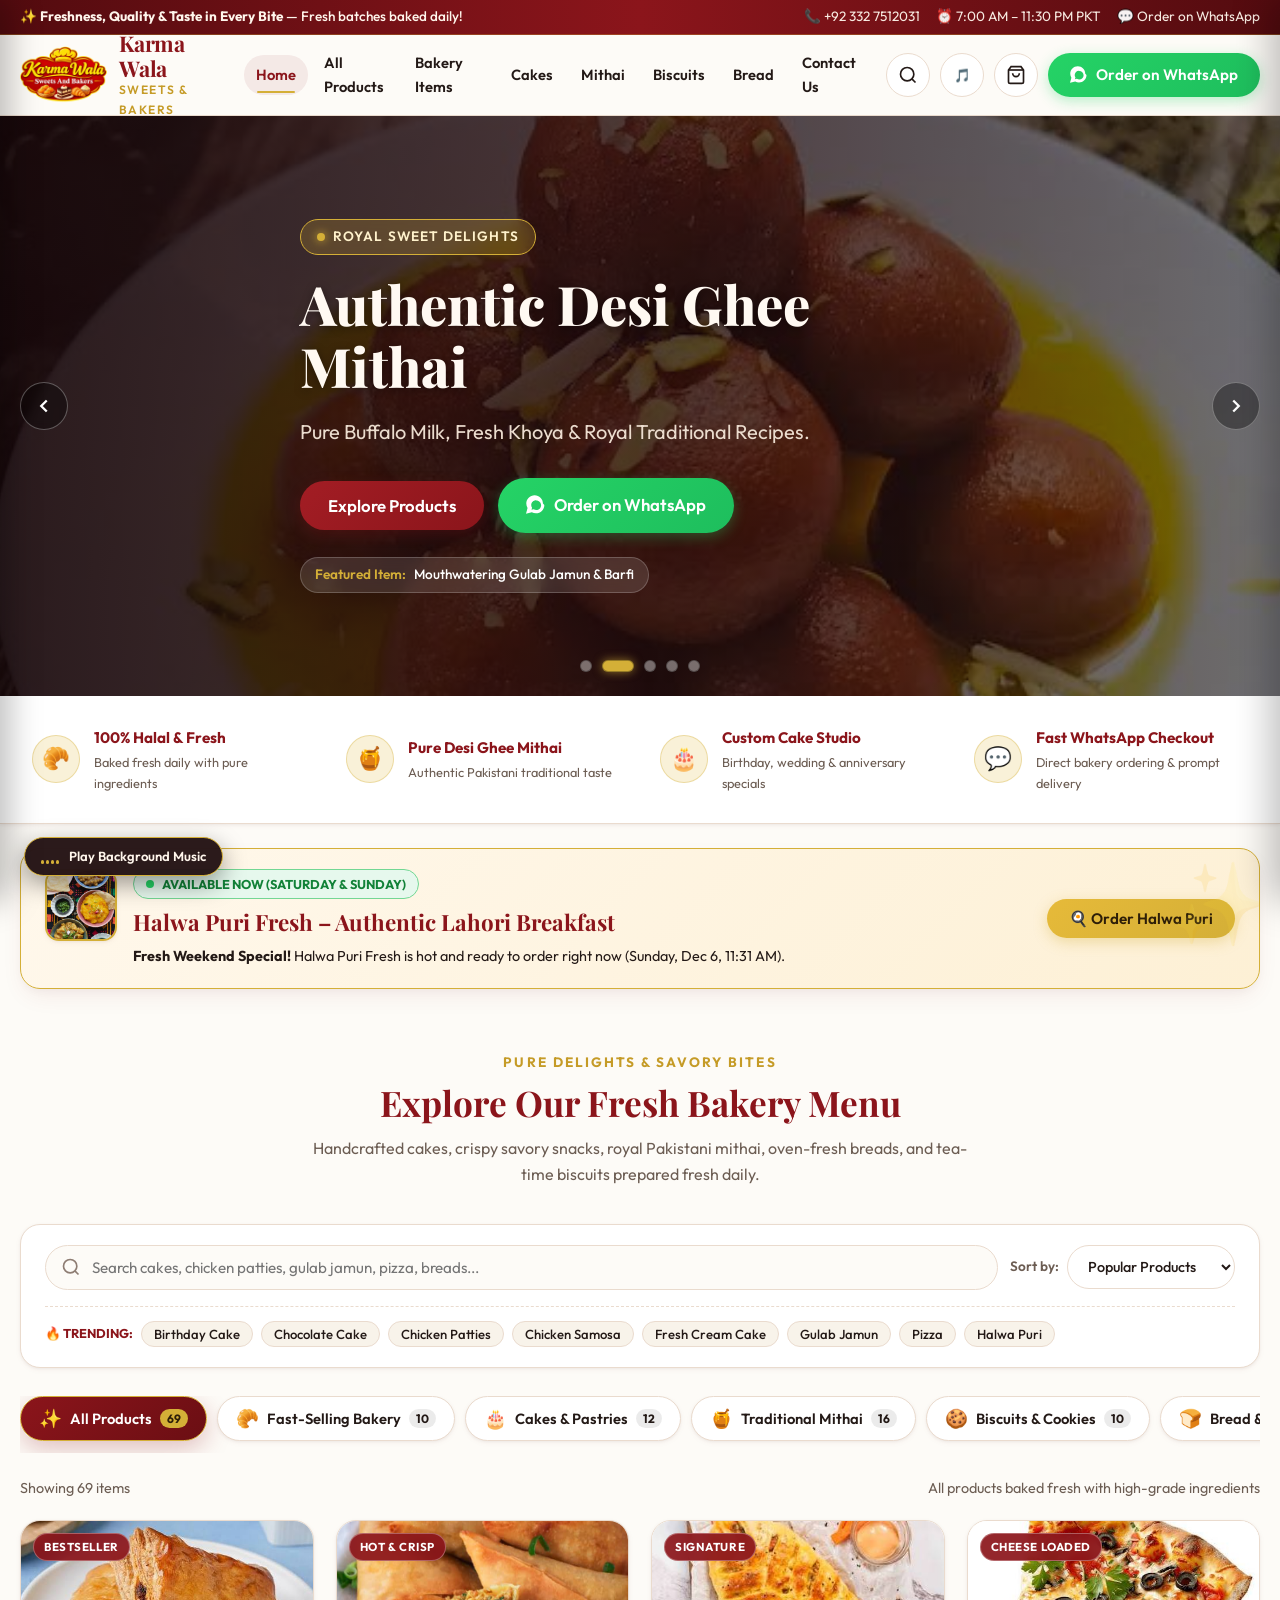
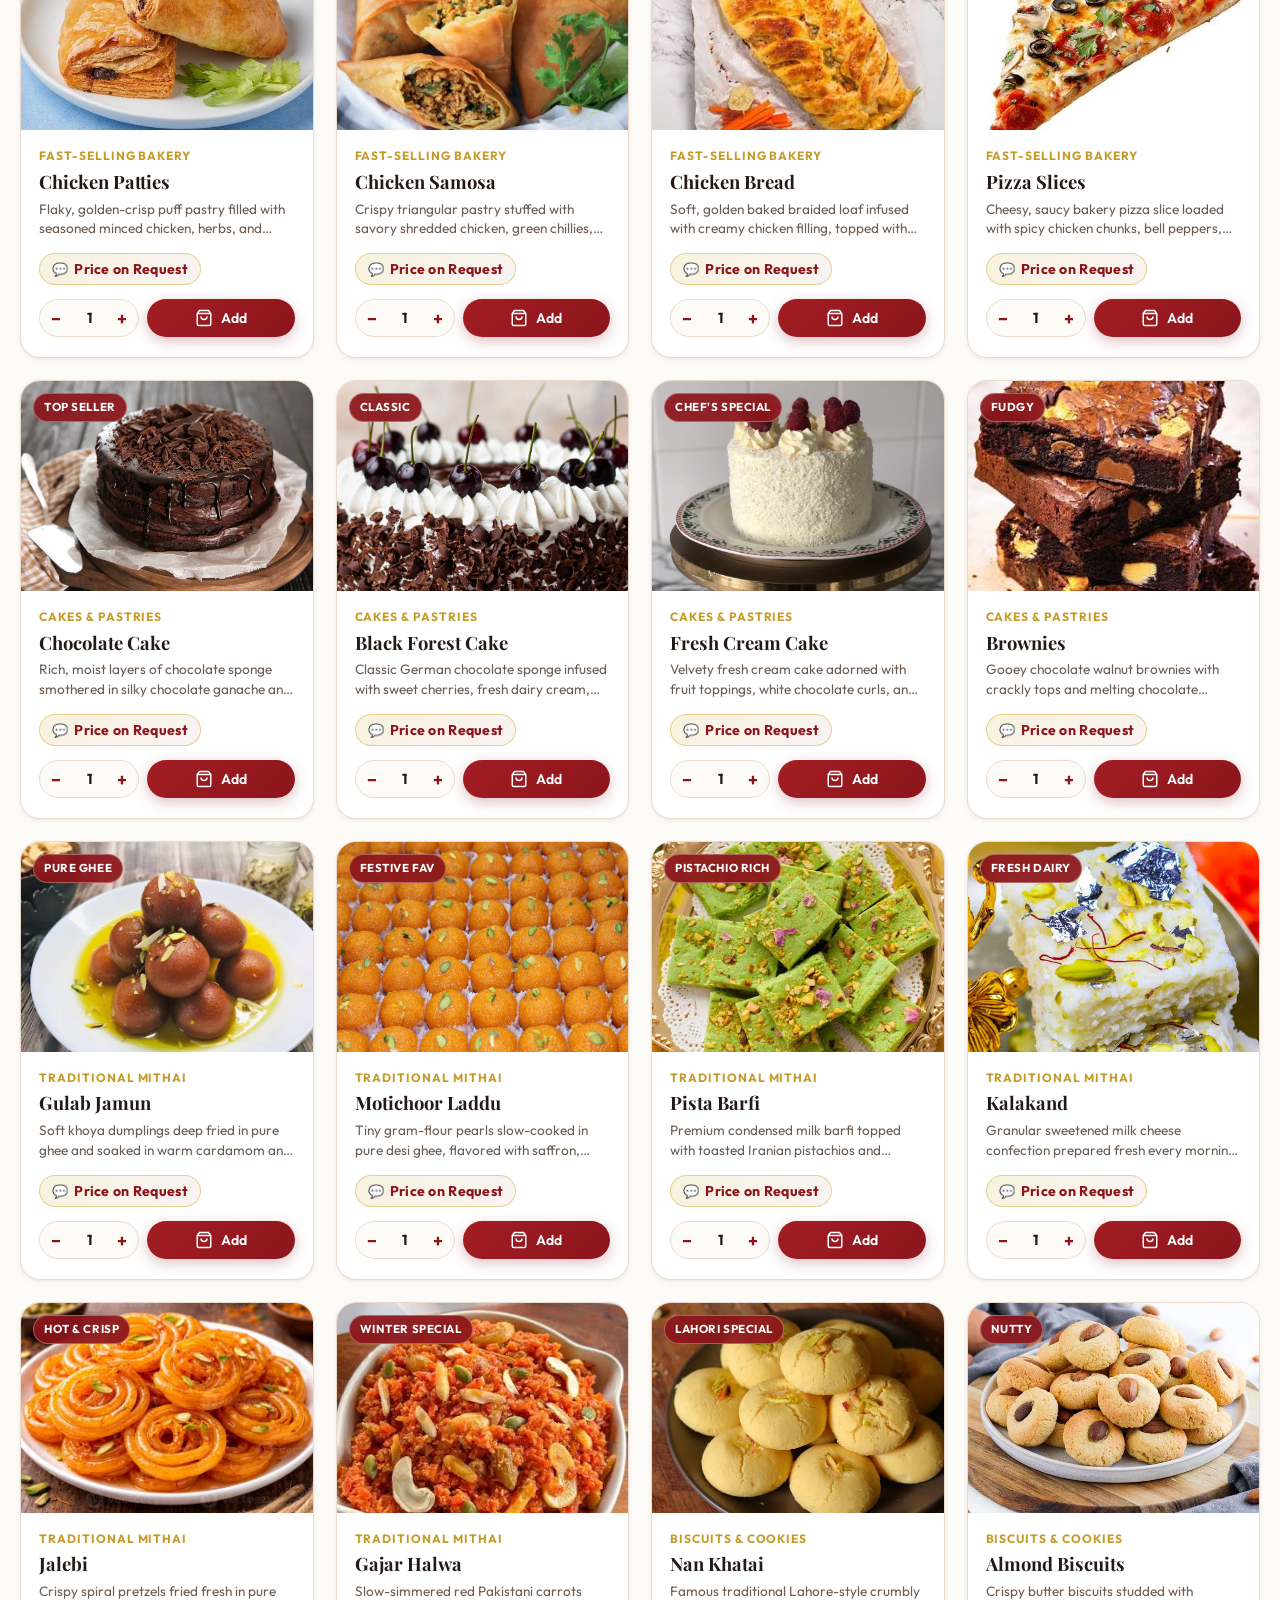
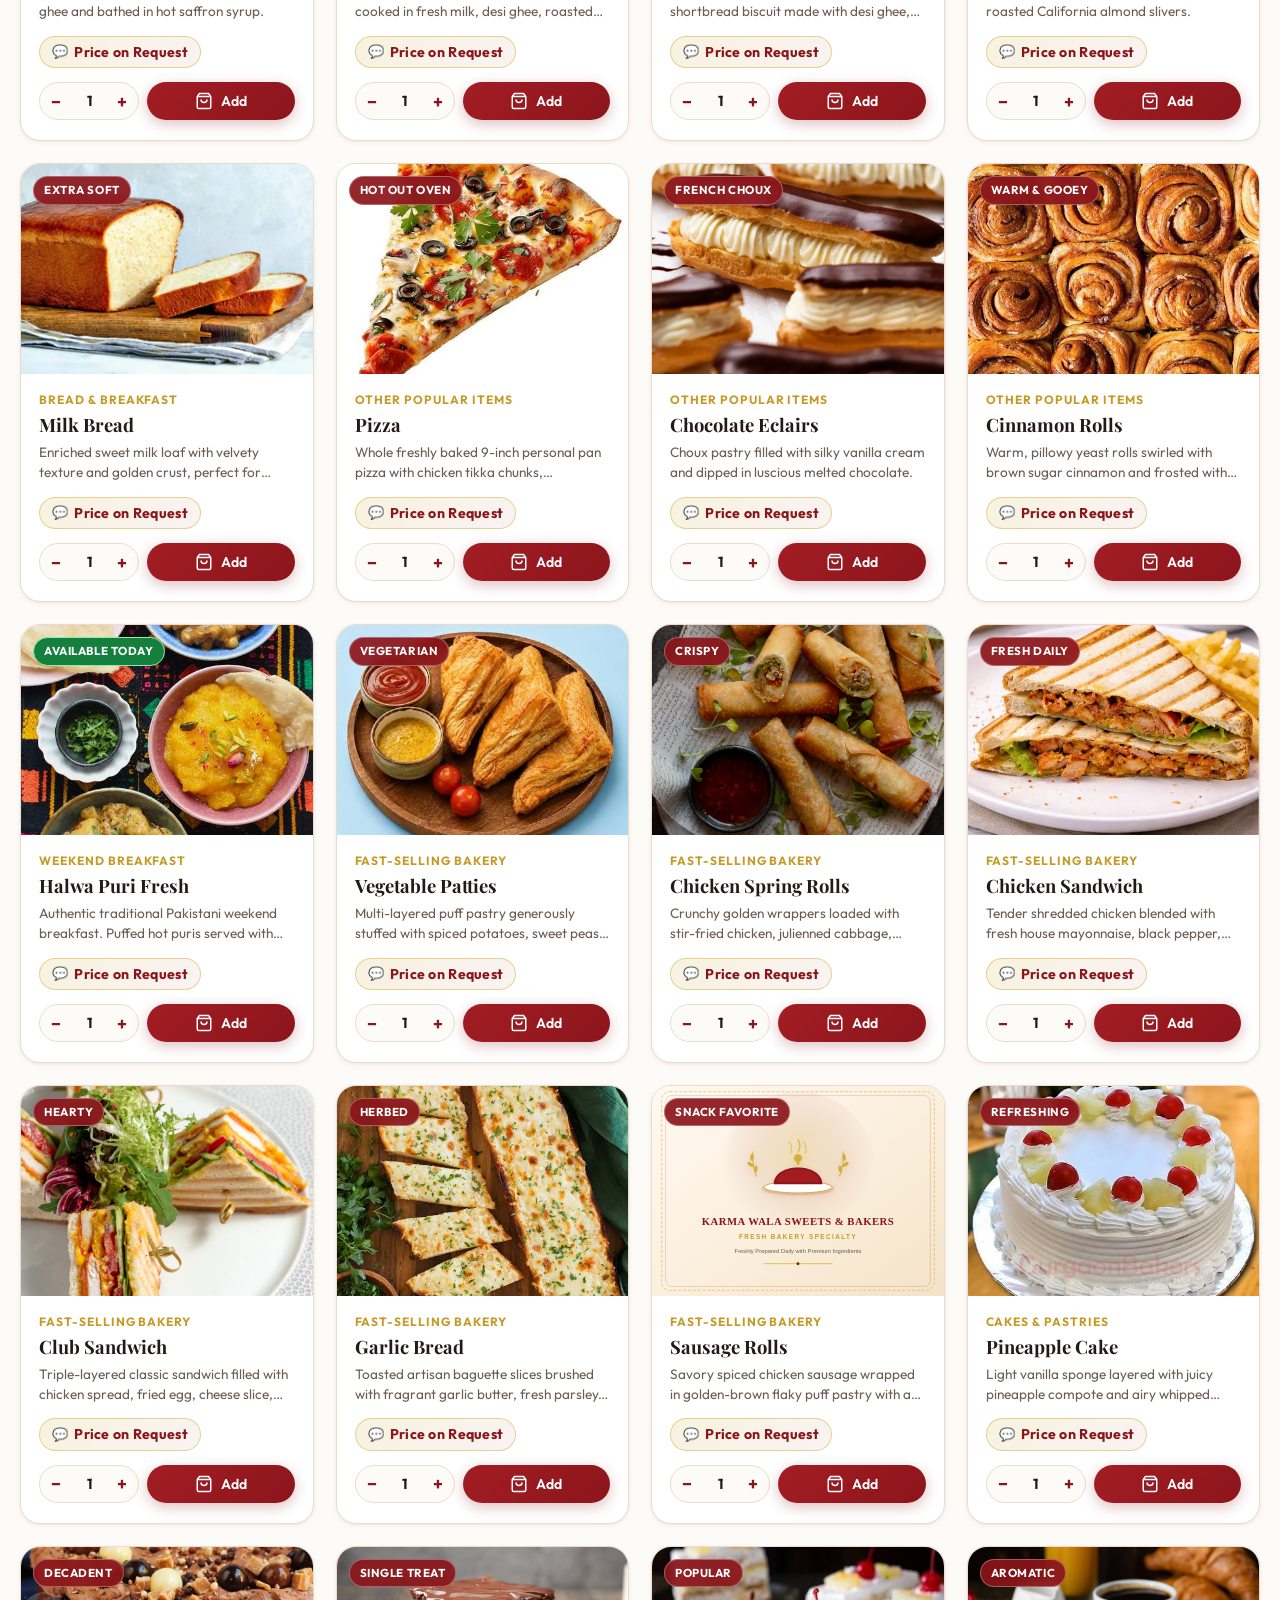
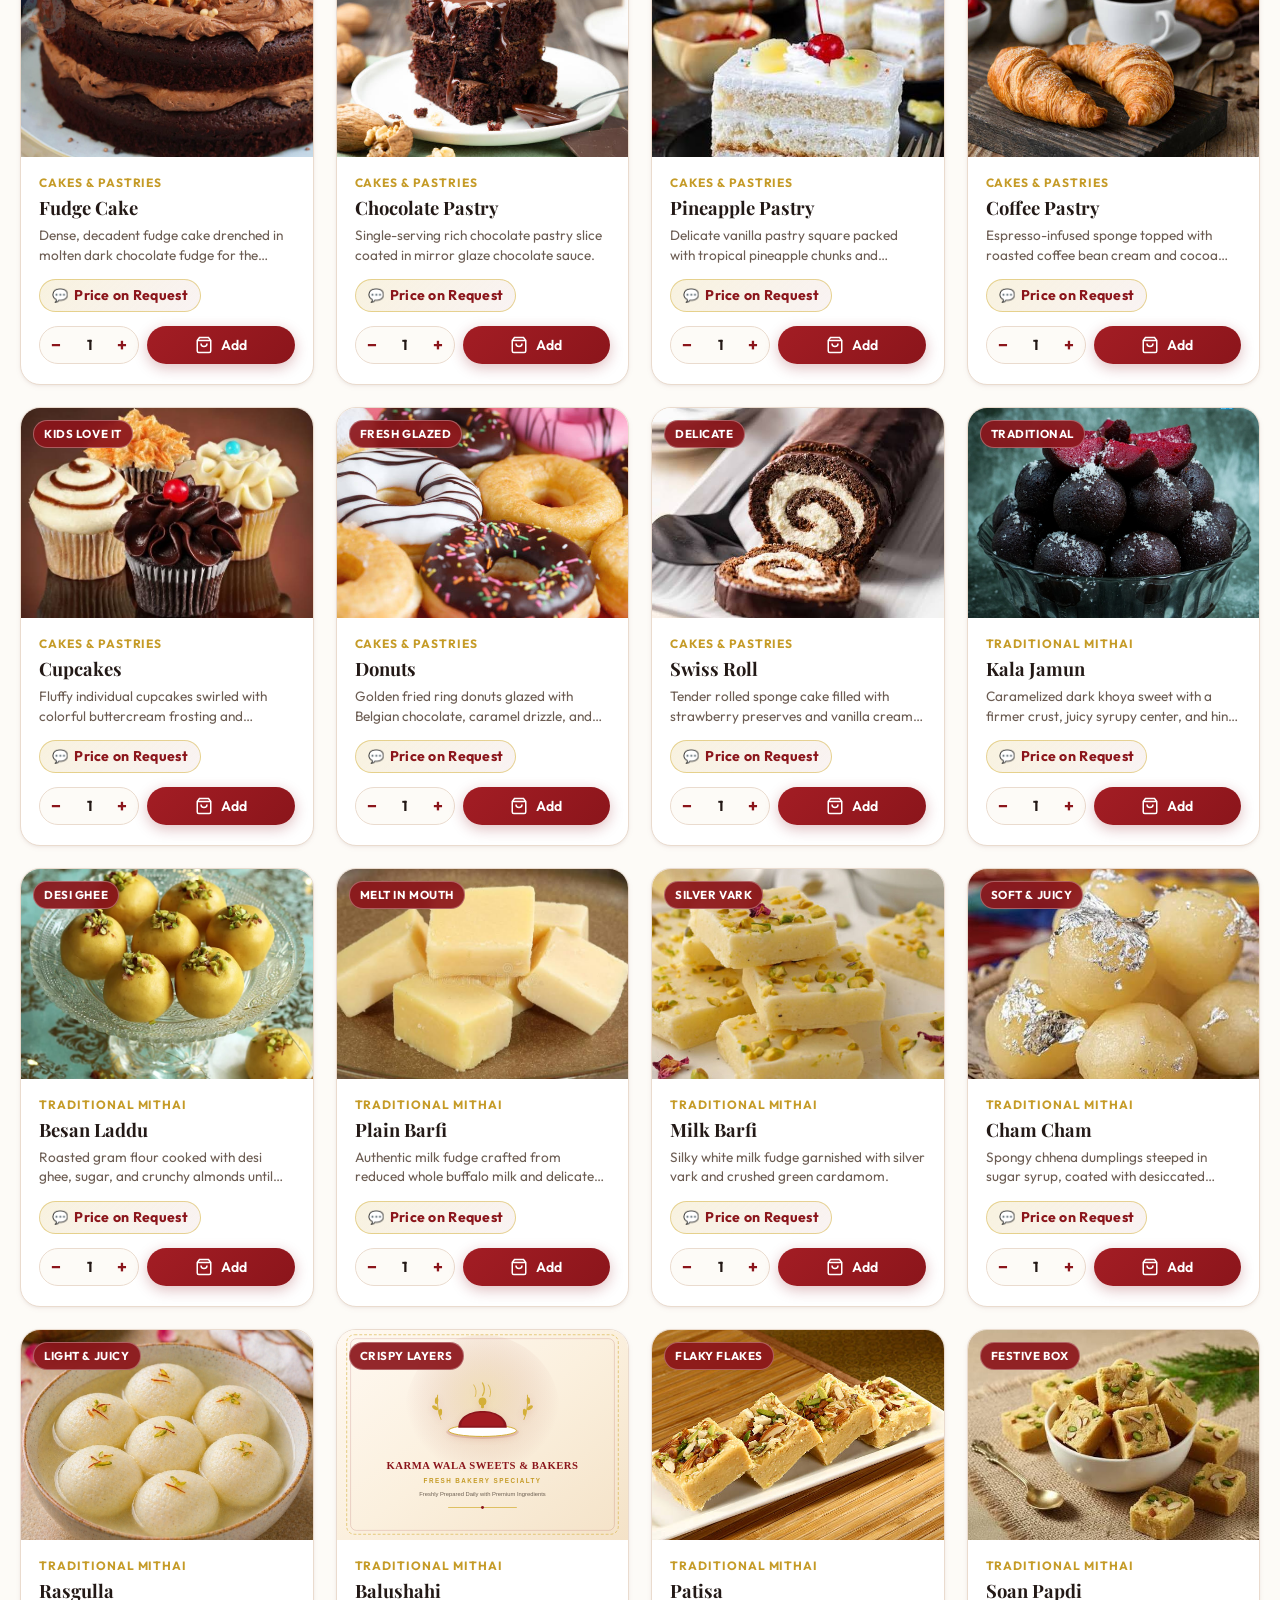
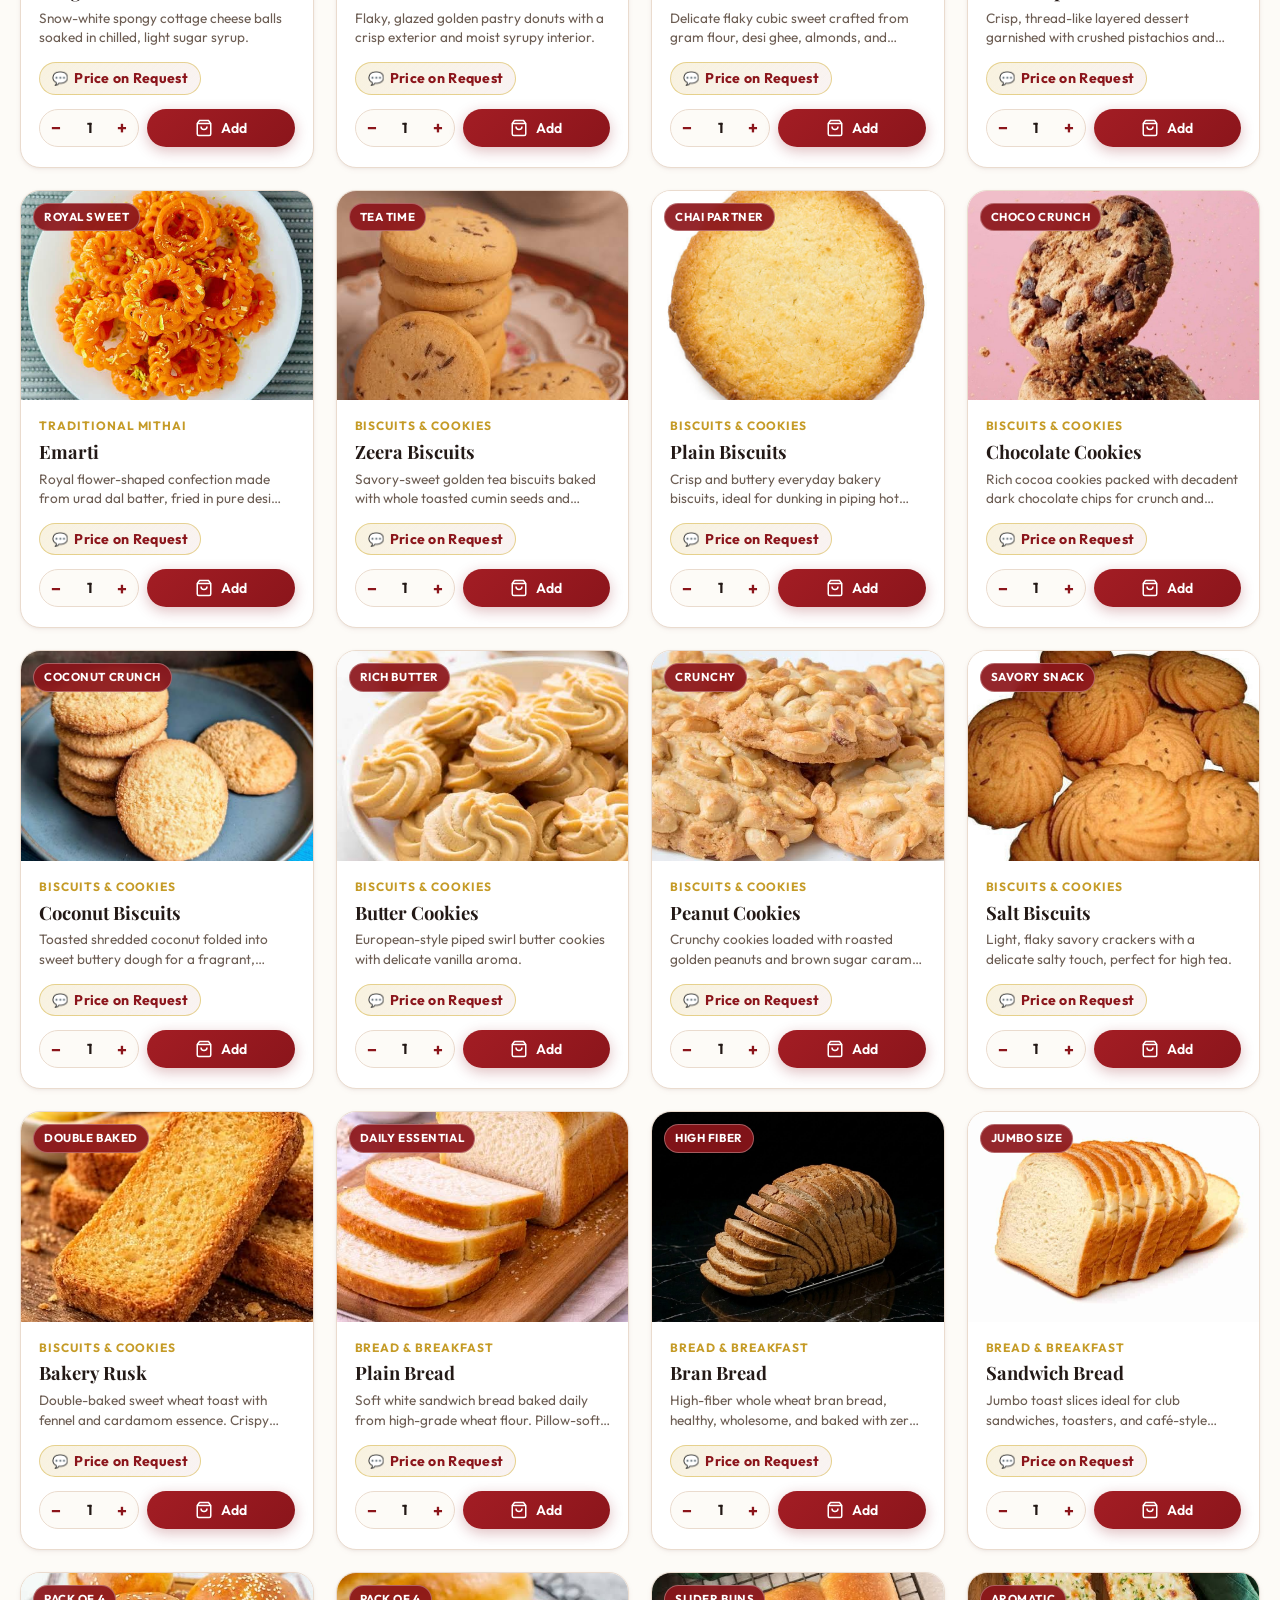
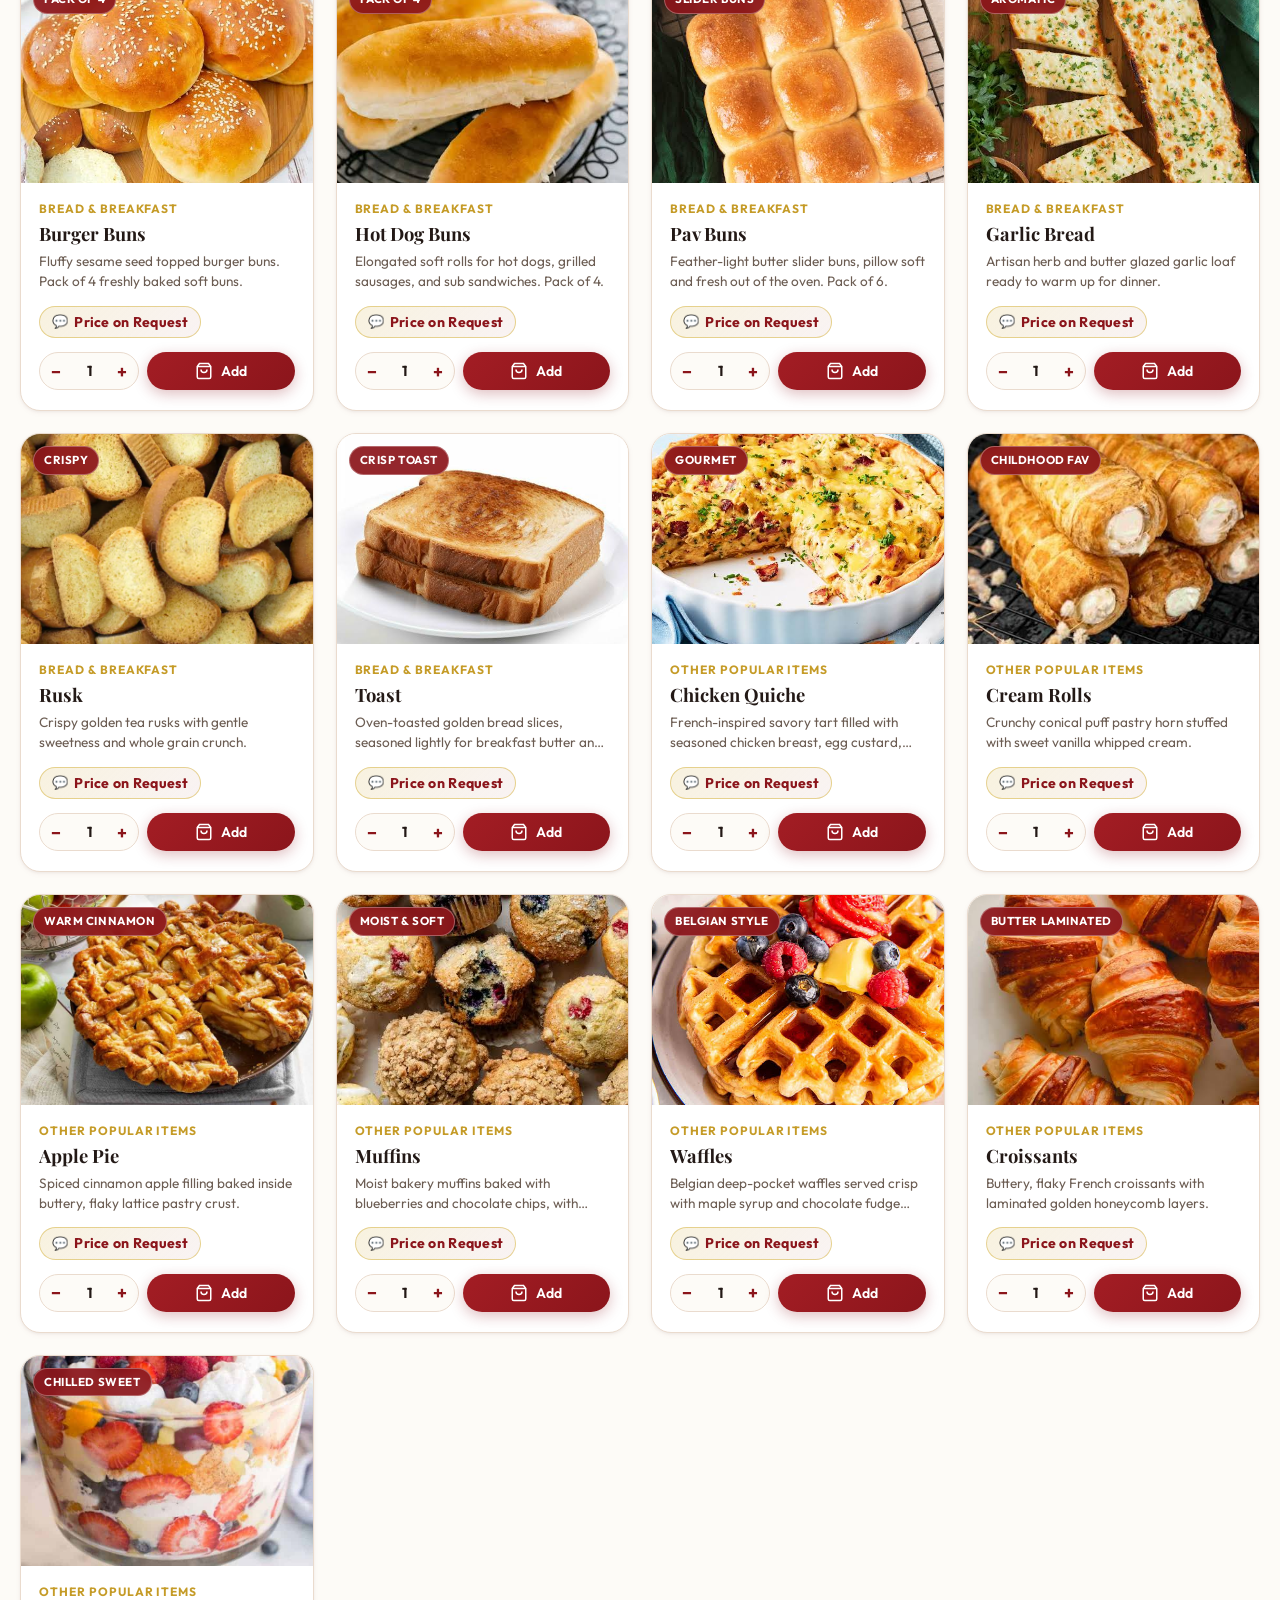
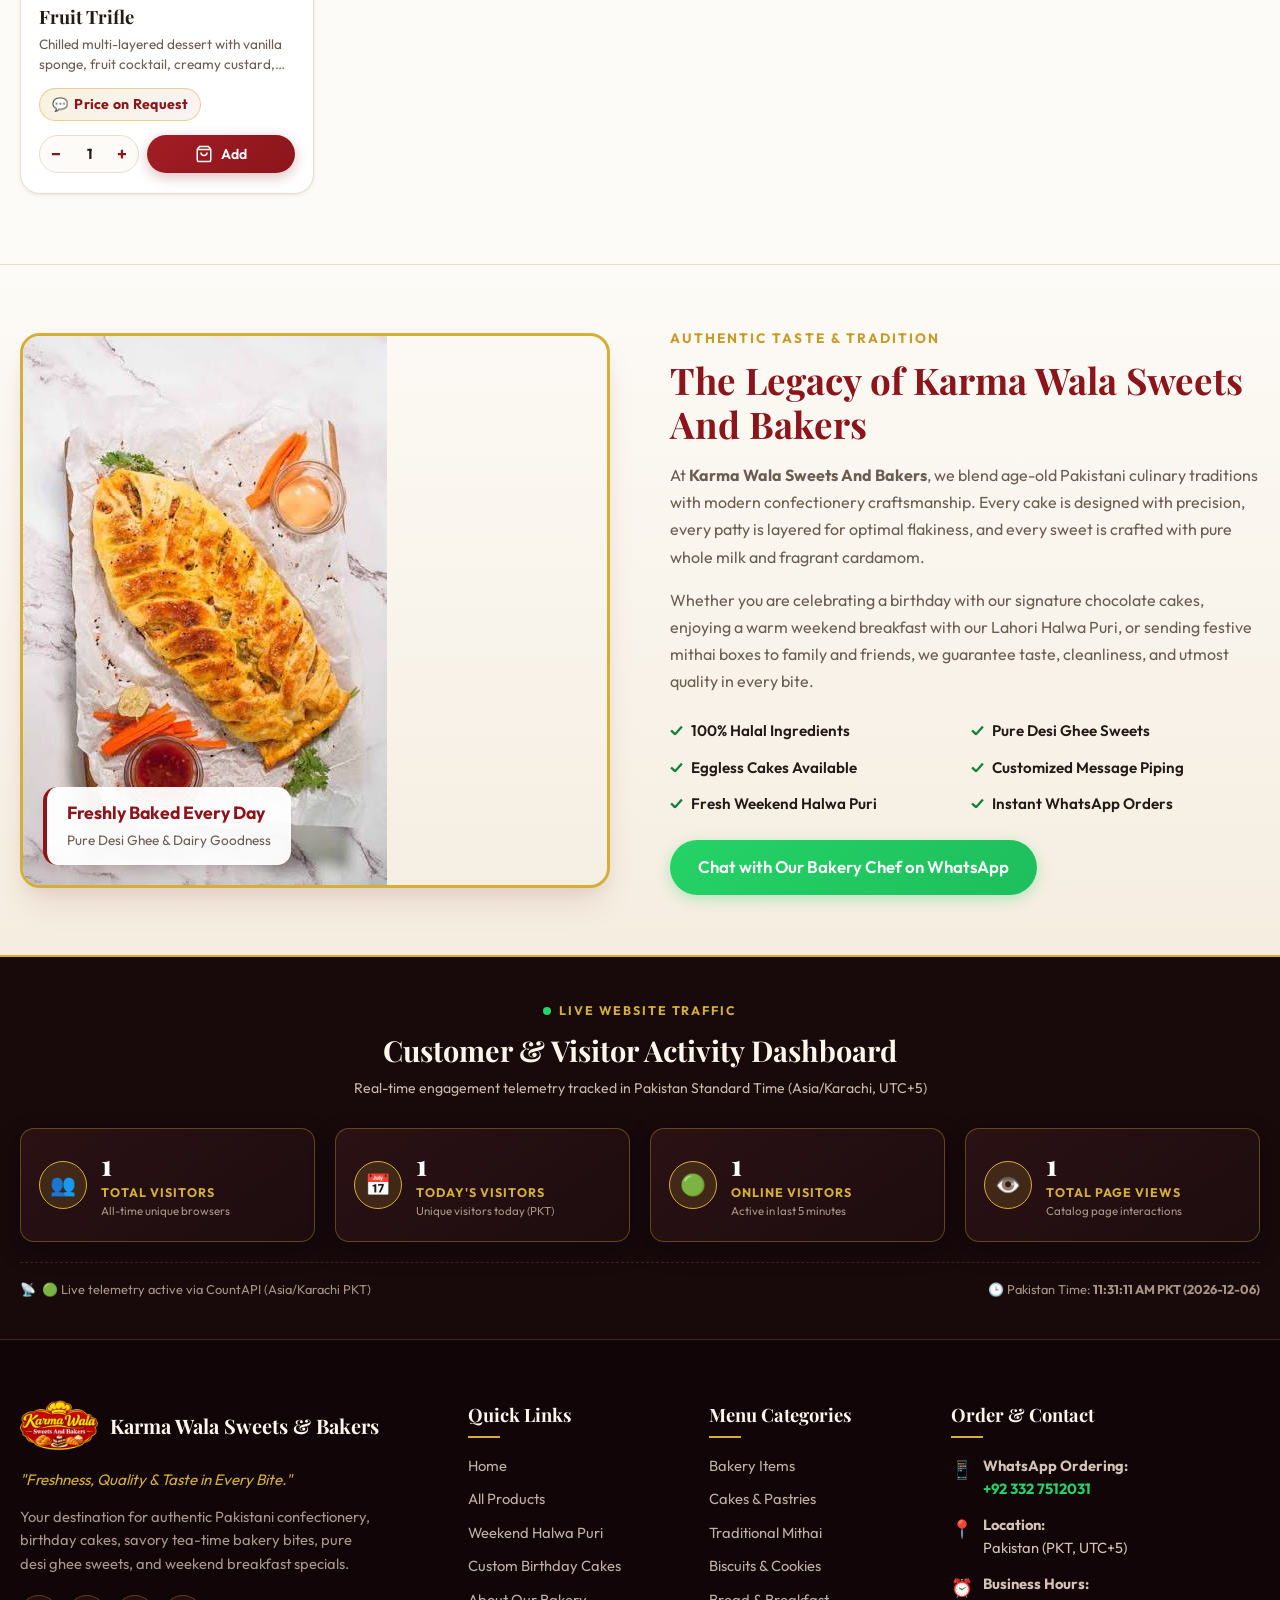
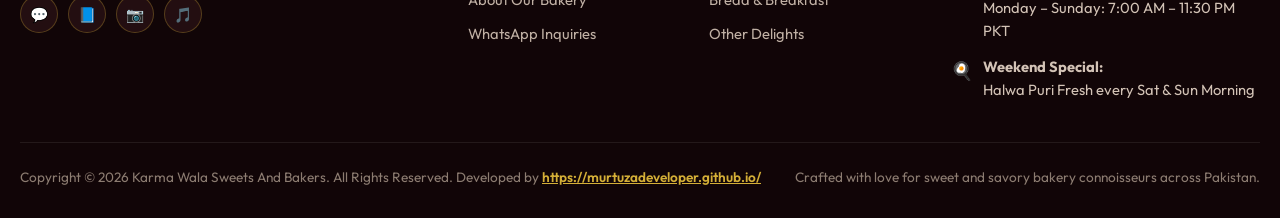
==== commit dcb86ca2: "Add background music controller and karma.mp3 audio track" ====
--- a/index.html
+++ b/index.html
@@ -134,6 +134,11 @@
           </svg>
         </a>
 
+        <!-- Ambient Music Toggle Button -->
+        <button type="button" class="header-icon-btn music-toggle-btn" id="headerMusicToggle" title="Play Ambient Bakery Music" aria-label="Toggle ambient bakery music">
+          🎵
+        </button>
+
         <!-- Shopping Cart Icon with Live Badge -->
         <button type="button" class="header-icon-btn cart-drawer-trigger" title="View Cart" aria-label="Shopping Cart">
           <svg width="20" height="20" viewBox="0 0 24 24" fill="none" stroke="currentColor" stroke-width="2">
@@ -866,6 +871,23 @@
   </div>
 
   <!-- ==========================================================================
+       BACKGROUND MUSIC PLAYER
+       ========================================================================== -->
+  <audio id="bgAudioElement" src="assets/audio/karma.mp3" loop preload="auto"></audio>
+
+  <aside class="bg-music-widget" id="bgMusicWidget" role="region" aria-label="Background Music Control" title="Click to Play Ambient Music">
+    <div class="bg-music-icon-wrap">
+      <div class="equalizer-bars">
+        <span class="equalizer-bar"></span>
+        <span class="equalizer-bar"></span>
+        <span class="equalizer-bar"></span>
+        <span class="equalizer-bar"></span>
+      </div>
+    </div>
+    <span id="bgMusicStatusText">Play Background Music</span>
+  </aside>
+
+  <!-- ==========================================================================
        TOAST NOTIFICATION
        ========================================================================== -->
   <div class="app-toast" id="appToast" role="status" aria-live="polite">
@@ -882,6 +904,7 @@
   <script src="assets/js/cart.js"></script>
   <script src="assets/js/checkout.js"></script>
   <script src="assets/js/visitor-counter.js"></script>
+  <script src="assets/js/music.js"></script>
   <script src="assets/js/app.js"></script>
 
 </body>
--- a/assets/css/style.css
+++ b/assets/css/style.css
@@ -2611,3 +2611,93 @@
   cursor: pointer;
 }
 
+/* ==========================================================================
+   FLOATING BACKGROUND MUSIC WIDGET
+   ========================================================================== */
+.bg-music-widget {
+  position: fixed;
+  bottom: 24px;
+  left: 24px;
+  z-index: 990;
+  display: flex;
+  align-items: center;
+  gap: 10px;
+  background: rgba(30, 12, 14, 0.94);
+  color: #FFF6EC;
+  border: 1.5px solid var(--color-gold);
+  border-radius: var(--radius-full);
+  padding: 8px 16px;
+  box-shadow: 0 8px 24px rgba(0, 0, 0, 0.4);
+  backdrop-filter: blur(10px);
+  -webkit-backdrop-filter: blur(10px);
+  cursor: pointer;
+  user-select: none;
+  transition: all var(--transition-fast);
+  font-size: 0.82rem;
+  font-weight: 600;
+}
+
+@media (max-width: 767px) {
+  .bg-music-widget {
+    bottom: 74px; /* Positioned right above the mobile sticky cart bar */
+    left: 12px;
+    padding: 6px 12px;
+    font-size: 0.78rem;
+  }
+}
+
+.bg-music-widget:hover {
+  transform: translateY(-2px);
+  background: var(--color-primary);
+  border-color: #FFE082;
+  box-shadow: 0 10px 28px rgba(139, 21, 27, 0.5);
+}
+
+.bg-music-icon-wrap {
+  display: flex;
+  align-items: center;
+  justify-content: center;
+  color: var(--color-gold);
+  font-size: 1rem;
+}
+
+.equalizer-bars {
+  display: flex;
+  align-items: flex-end;
+  gap: 2px;
+  height: 14px;
+}
+
+.equalizer-bar {
+  width: 3px;
+  background: var(--color-gold);
+  border-radius: 2px;
+  height: 4px;
+  transition: height 0.2s ease;
+}
+
+.bg-music-widget.playing .equalizer-bar:nth-child(1) {
+  animation: eqBar1 0.7s infinite alternate ease-in-out;
+}
+.bg-music-widget.playing .equalizer-bar:nth-child(2) {
+  animation: eqBar2 0.5s infinite alternate ease-in-out;
+}
+.bg-music-widget.playing .equalizer-bar:nth-child(3) {
+  animation: eqBar3 0.8s infinite alternate ease-in-out;
+}
+.bg-music-widget.playing .equalizer-bar:nth-child(4) {
+  animation: eqBar4 0.6s infinite alternate ease-in-out;
+}
+
+@keyframes eqBar1 { 0% { height: 3px; } 100% { height: 14px; } }
+@keyframes eqBar2 { 0% { height: 12px; } 100% { height: 4px; } }
+@keyframes eqBar3 { 0% { height: 5px; } 100% { height: 13px; } }
+@keyframes eqBar4 { 0% { height: 14px; } 100% { height: 3px; } }
+
+.music-toggle-btn.playing {
+  border-color: var(--color-gold);
+  color: var(--color-primary);
+  background: rgba(212, 175, 55, 0.15);
+  box-shadow: 0 0 12px rgba(212, 175, 55, 0.4);
+}
+
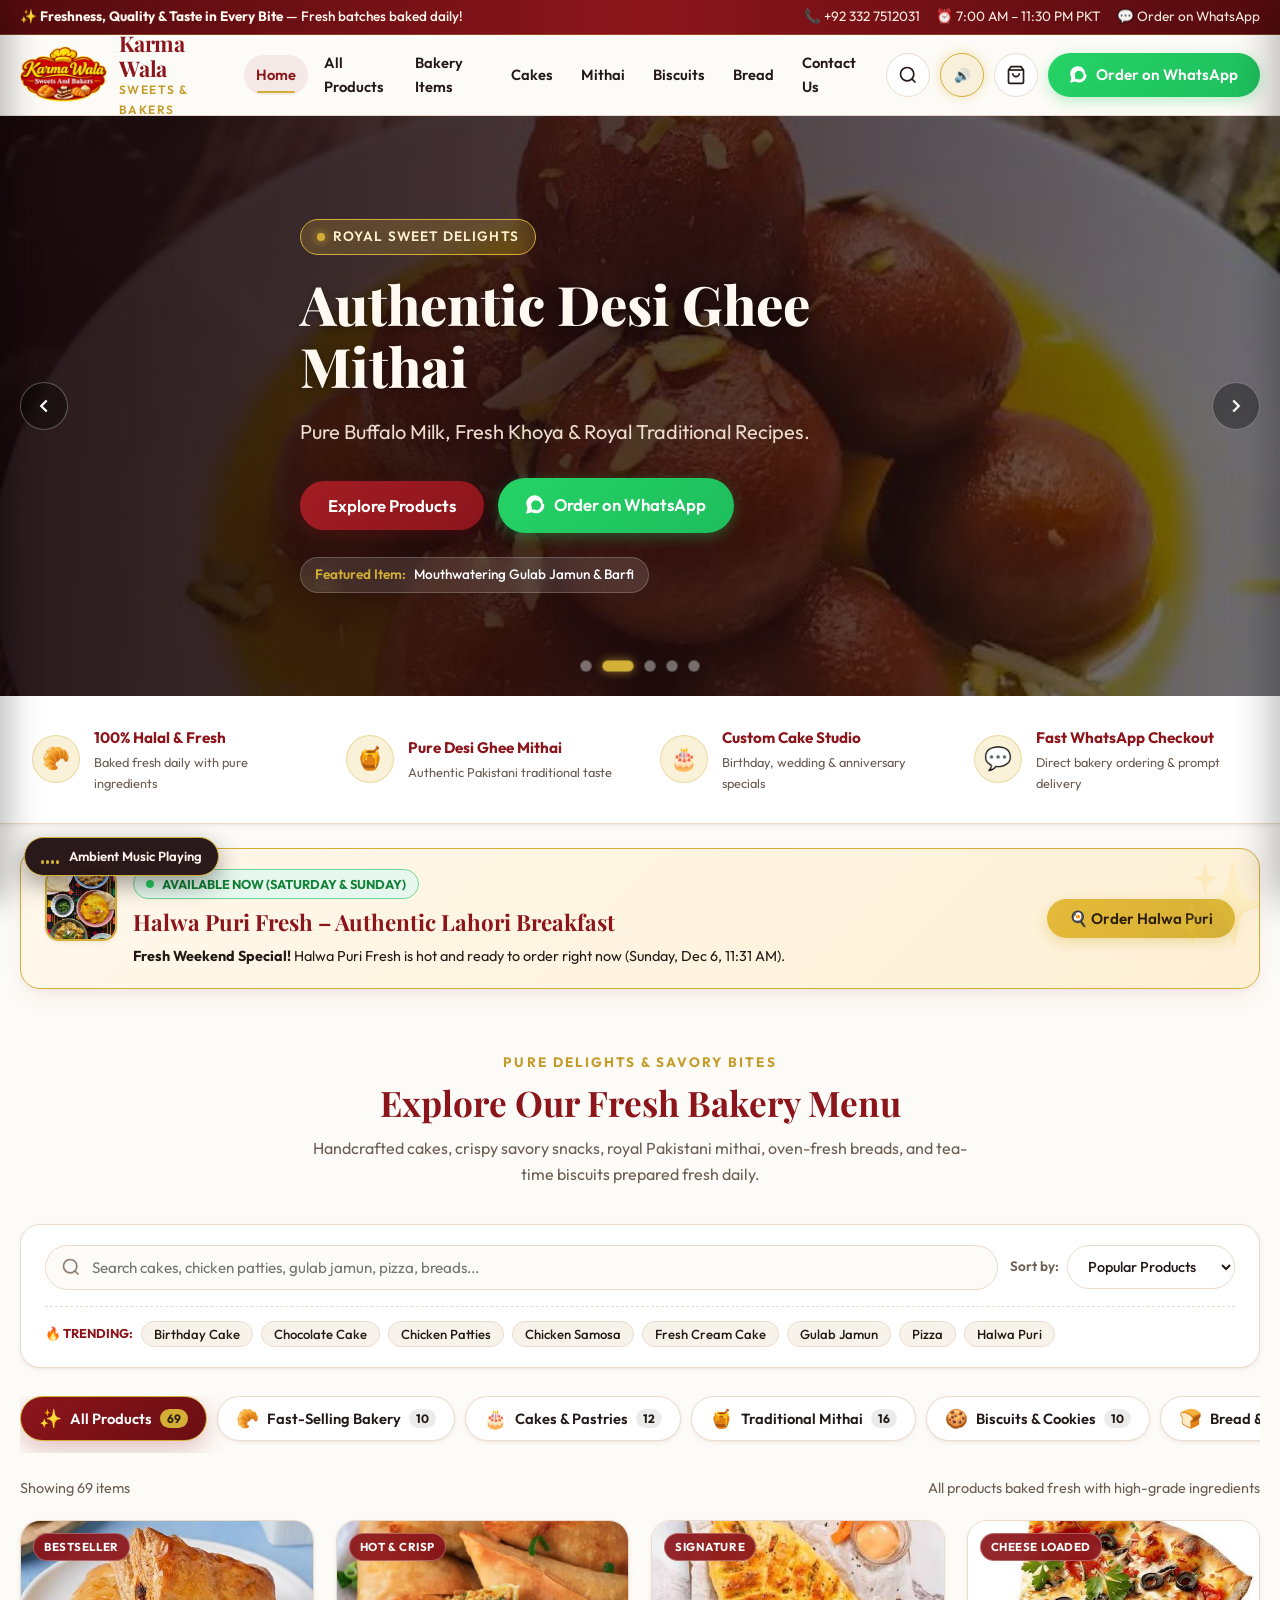
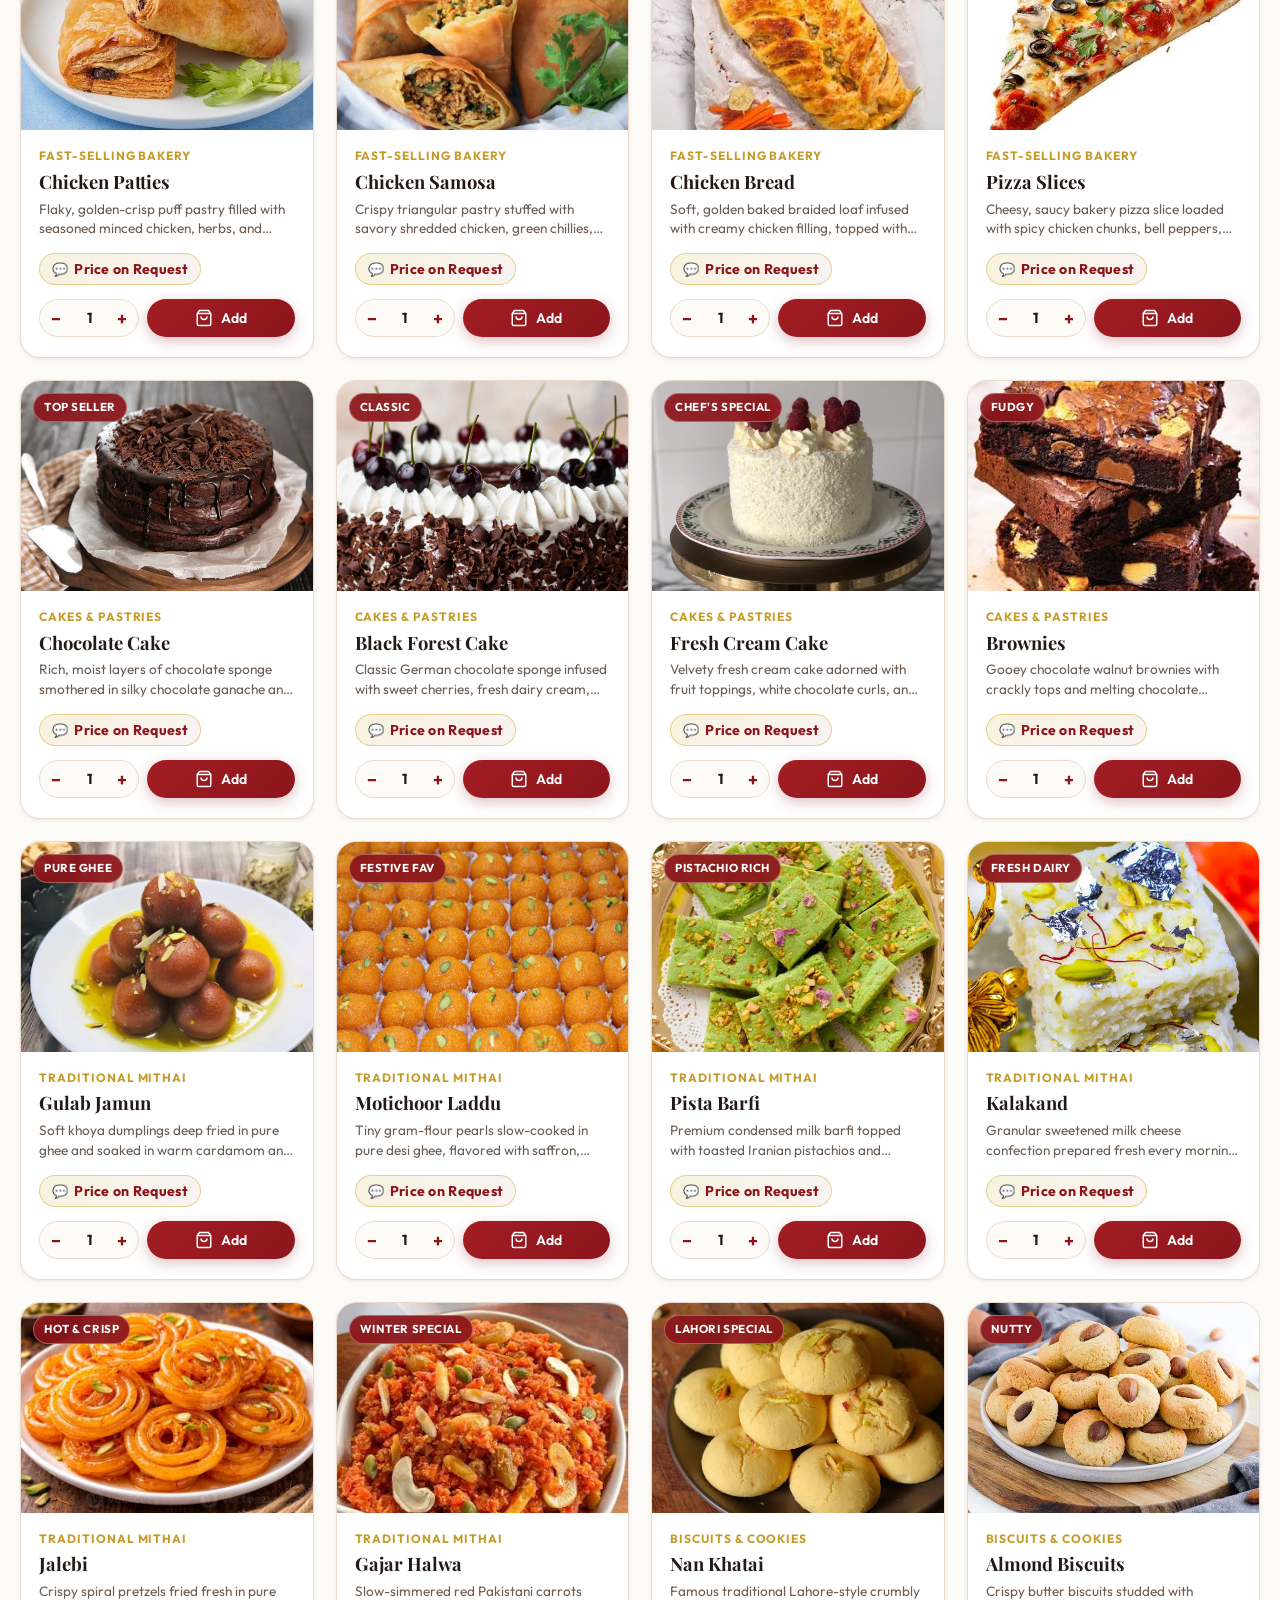
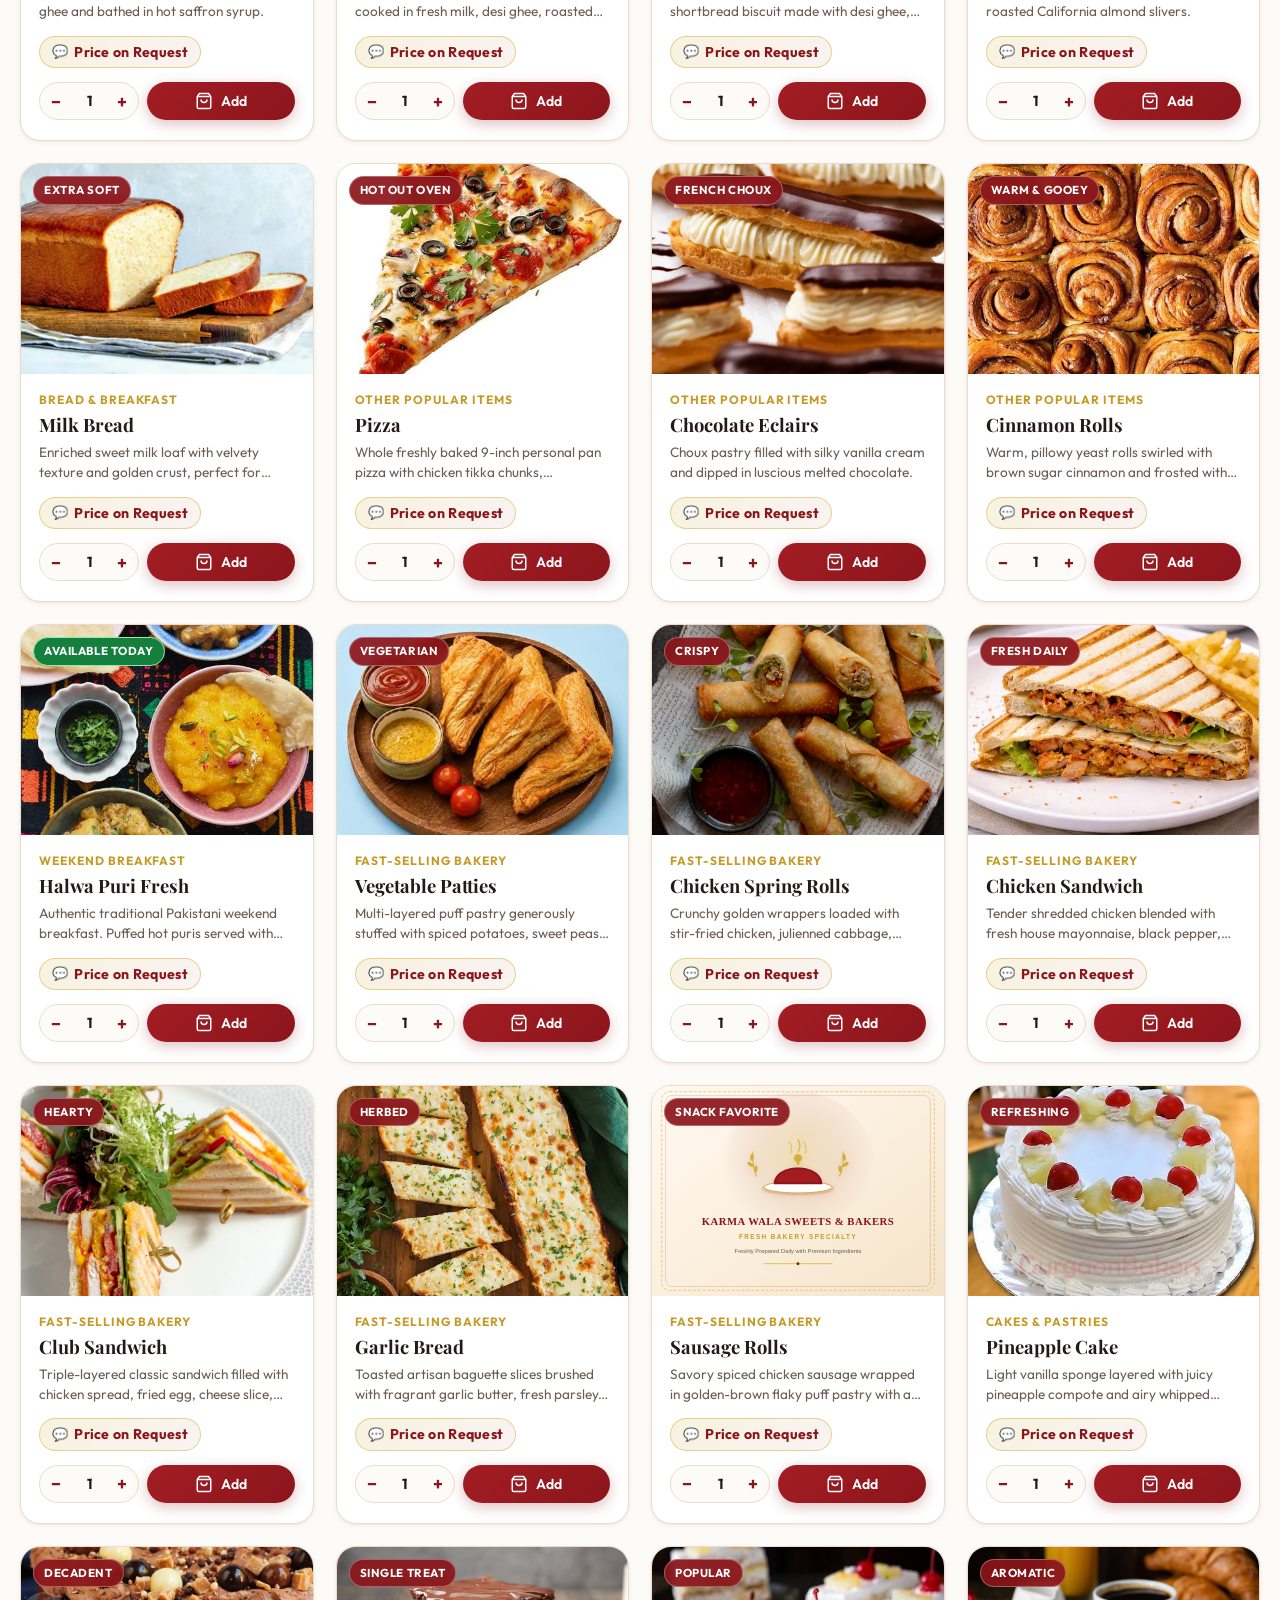
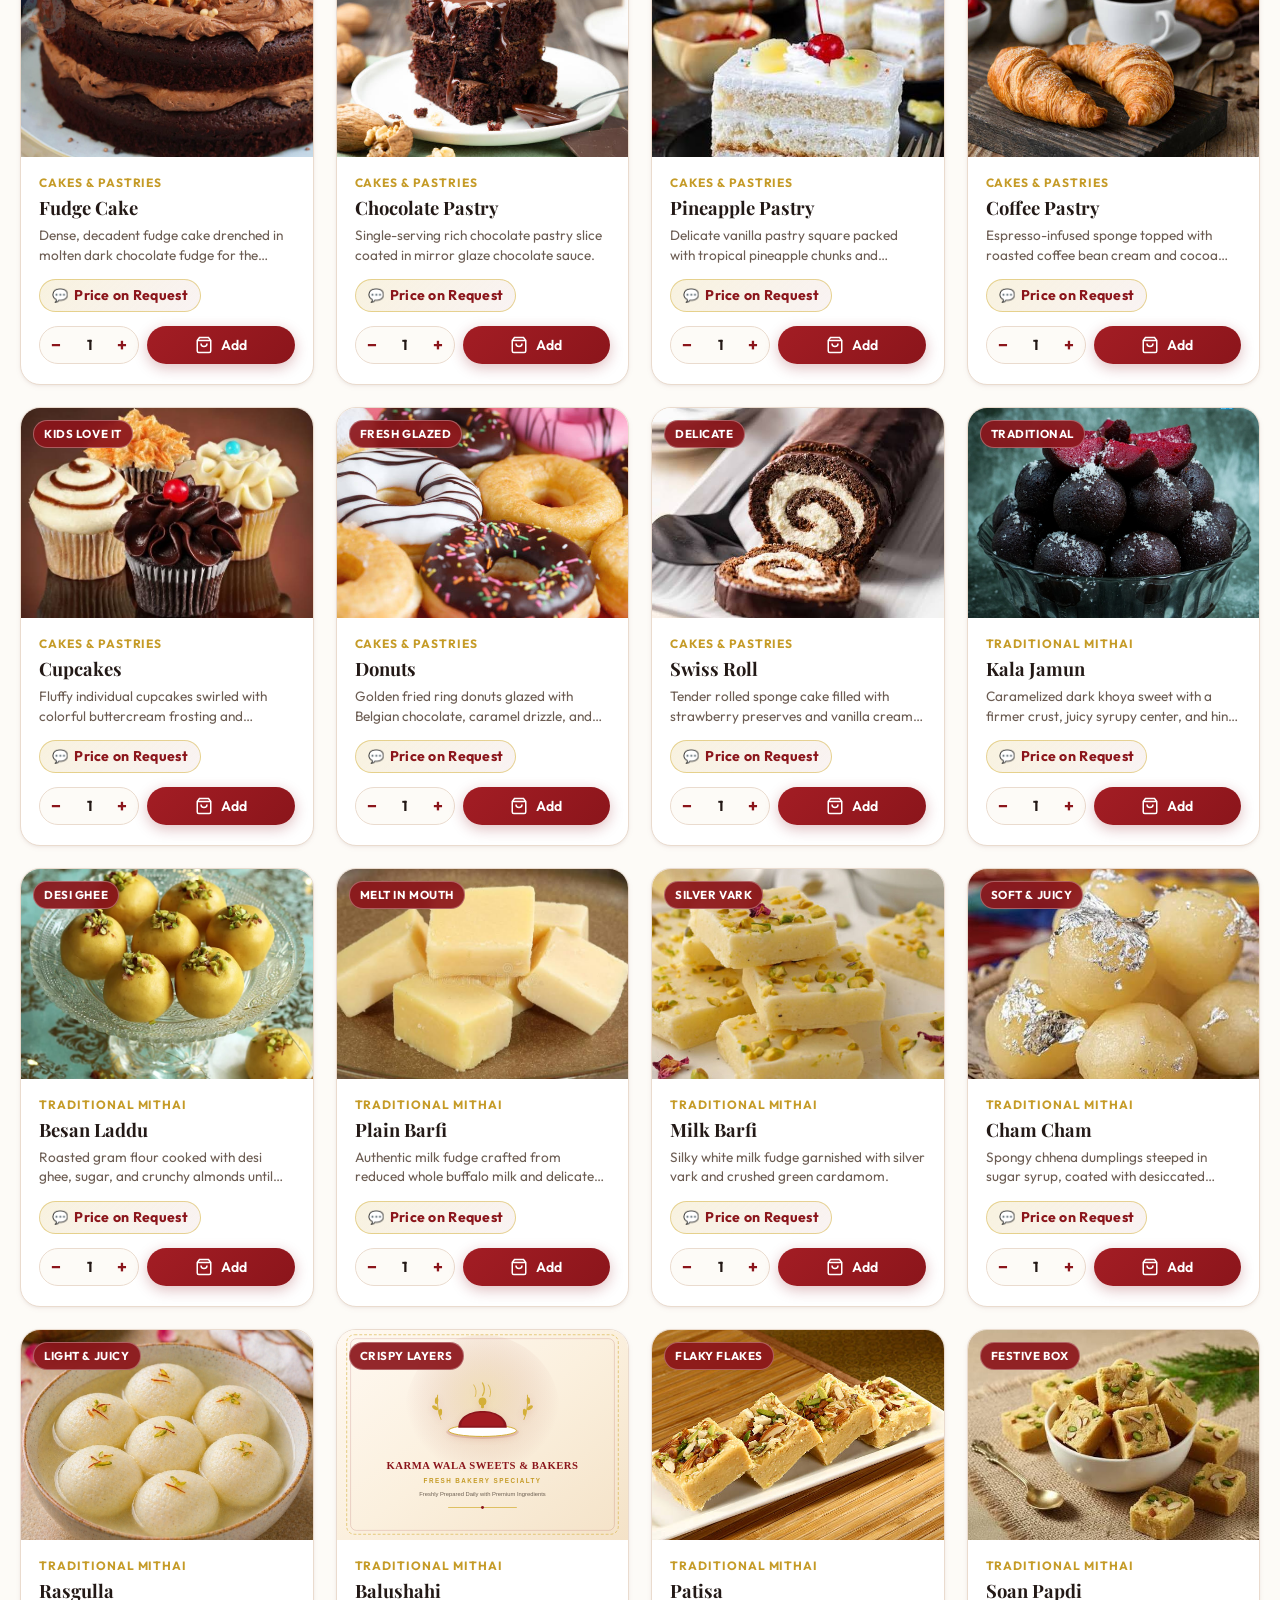
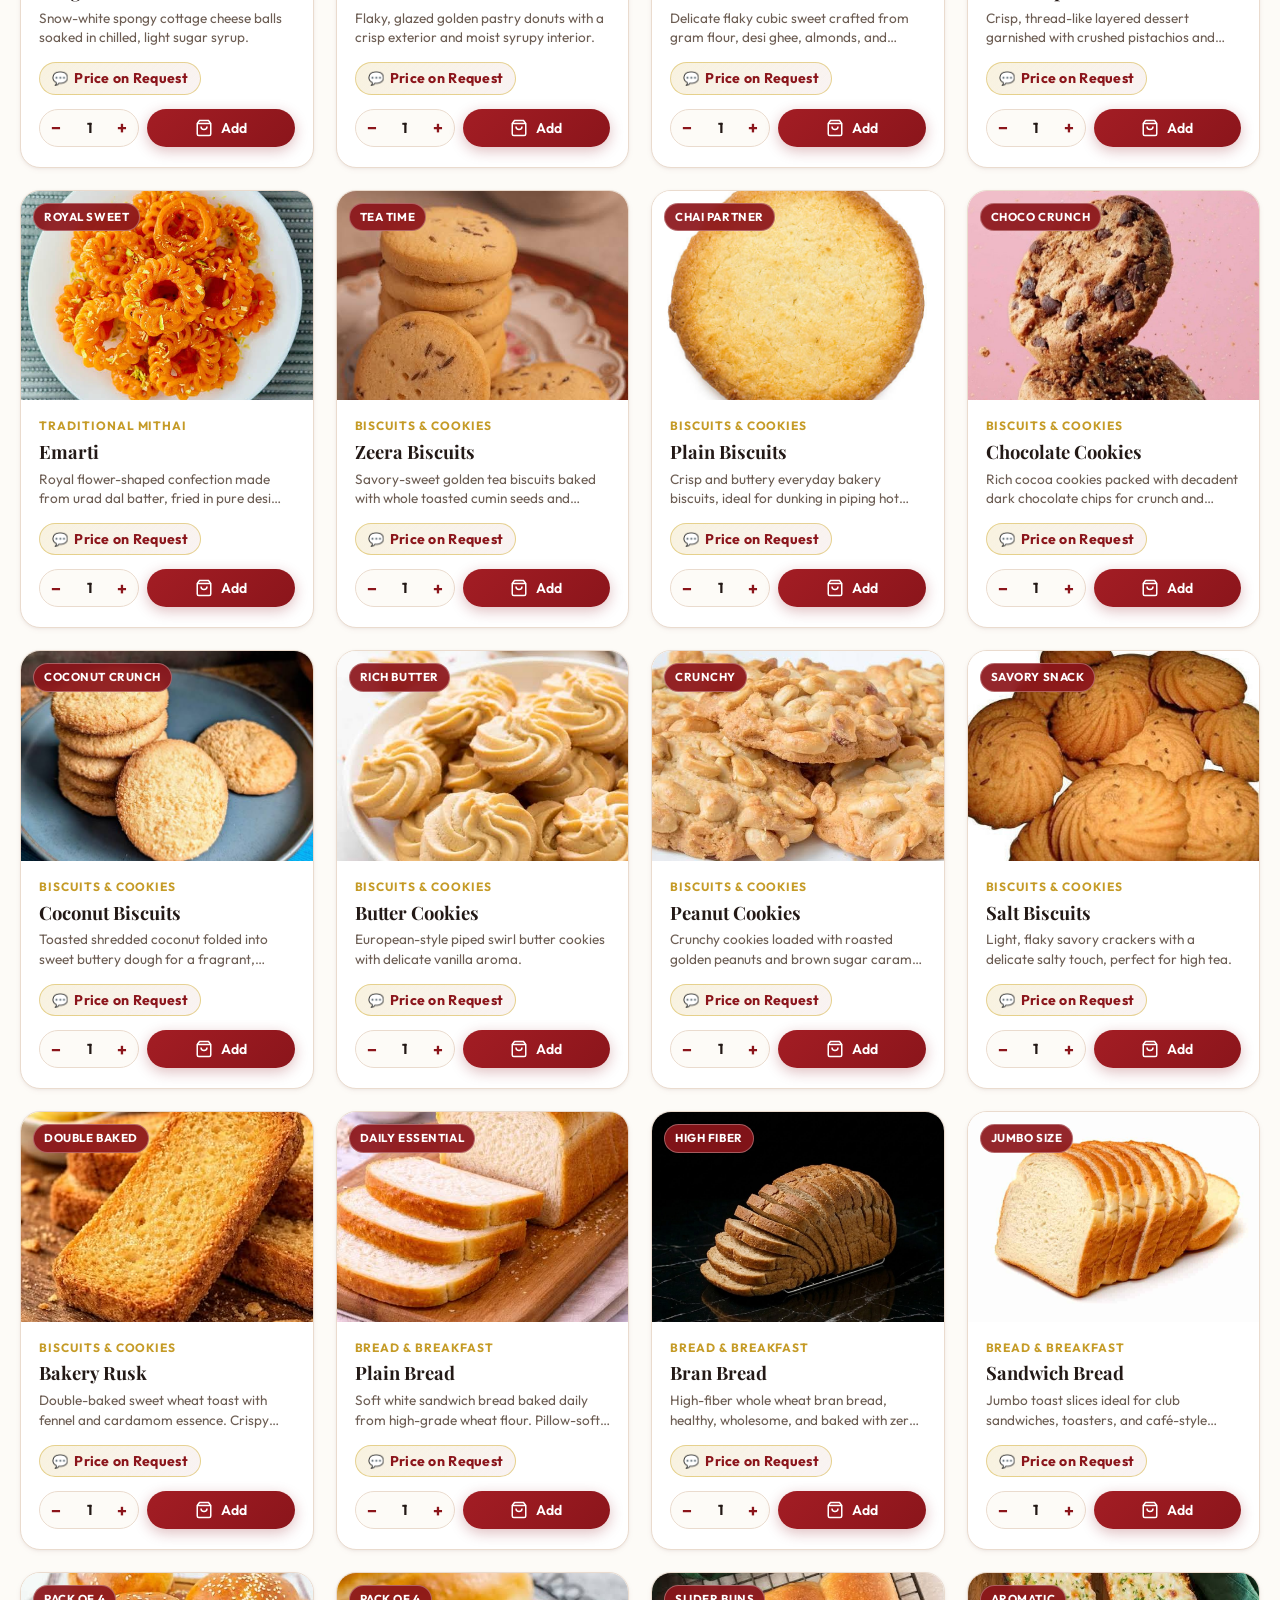
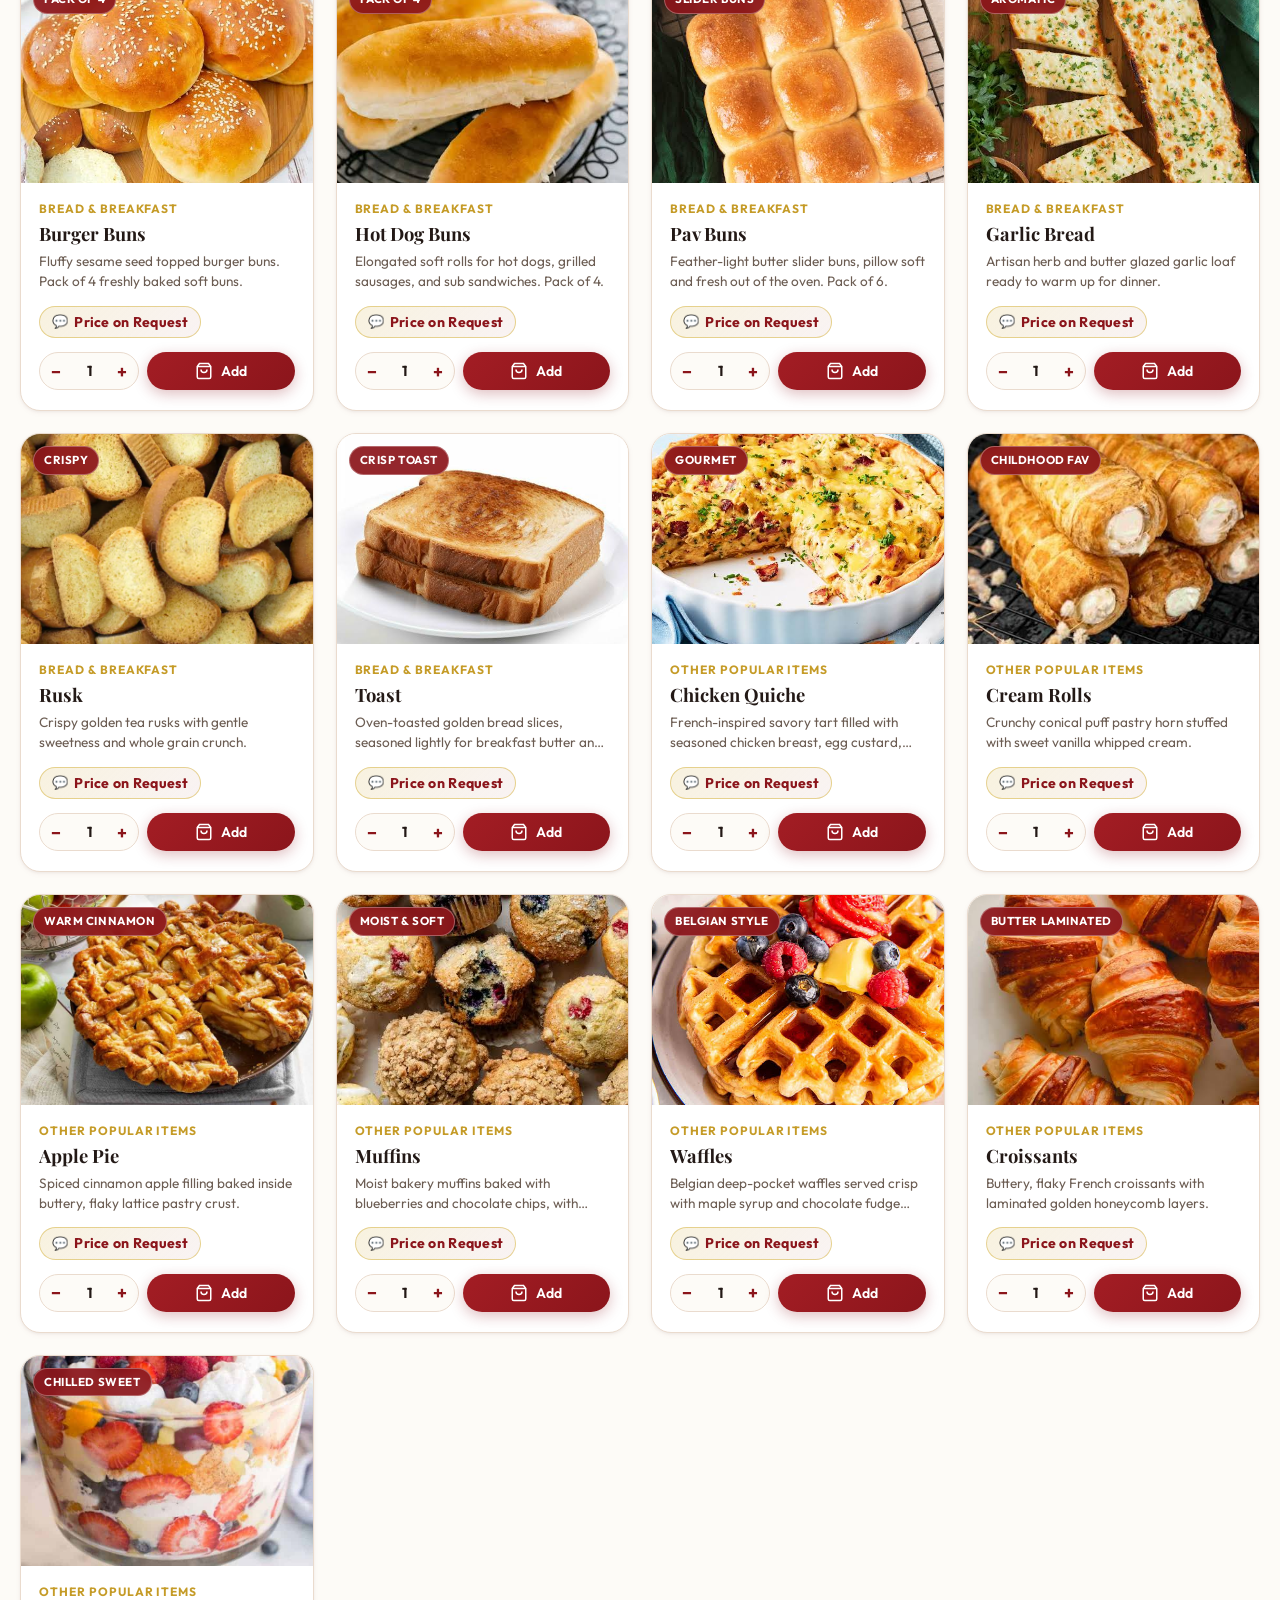
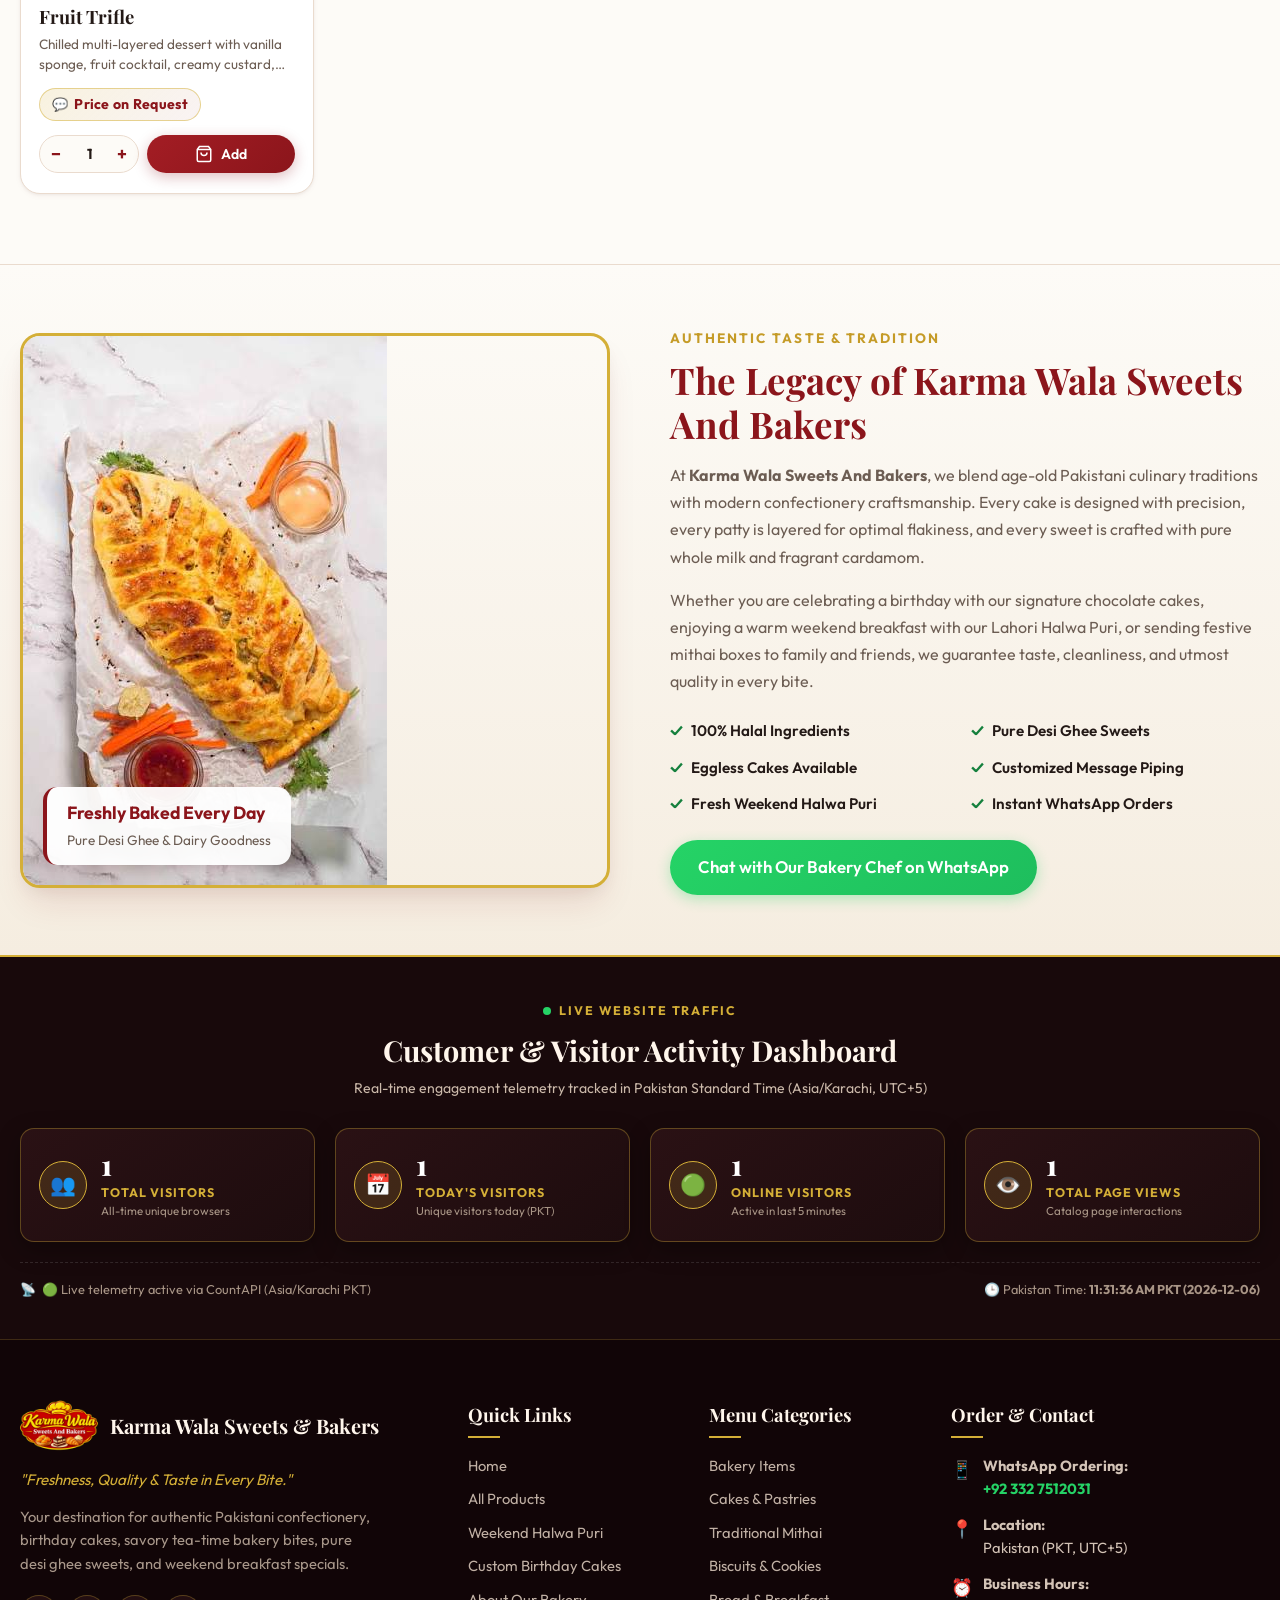
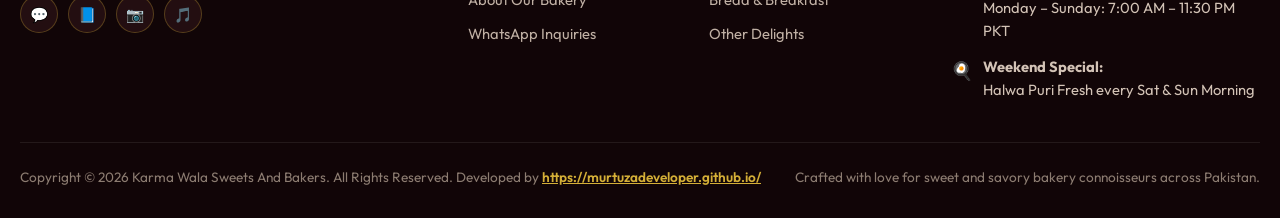
==== commit f6c40b24: "Fix: ensure background music plays automatically when web page opens on GitHub Pages" ====
--- a/index.html
+++ b/index.html
@@ -873,7 +873,17 @@
   <!-- ==========================================================================
        BACKGROUND MUSIC PLAYER
        ========================================================================== -->
-  <audio id="bgAudioElement" src="assets/audio/karma.mp3" loop preload="auto"></audio>
+  <audio id="bgAudioElement" loop preload="auto" playsinline autoplay>
+    <source src="assets/audio/karma.mp3" type="audio/mpeg">
+    <source src="./assets/audio/karma.mp3" type="audio/mpeg">
+  </audio>
+
+  <!-- Ambient music prompt if browser delays unmuted audio -->
+  <div class="bg-music-prompt-banner" id="bgMusicPromptBanner" role="button" tabindex="0" title="Tap to listen to bakery ambient music">
+    <span class="music-note-icon">🎵</span>
+    <span>Tap anywhere to start bakery music</span>
+    <span class="music-prompt-btn">Play ▶</span>
+  </div>
 
   <aside class="bg-music-widget" id="bgMusicWidget" role="region" aria-label="Background Music Control" title="Click to Play Ambient Music">
     <div class="bg-music-icon-wrap">
--- a/assets/css/style.css
+++ b/assets/css/style.css
@@ -2612,8 +2612,52 @@
 }
 
 /* ==========================================================================
-   FLOATING BACKGROUND MUSIC WIDGET
+   FLOATING BACKGROUND MUSIC WIDGET & PROMPT BANNER
    ========================================================================== */
+.bg-music-prompt-banner {
+  position: fixed;
+  top: 92px;
+  left: 50%;
+  transform: translateX(-50%) translateY(-10px);
+  background: linear-gradient(135deg, #2D1114 0%, #18080A 100%);
+  color: #FFF6EC;
+  border: 1.5px solid var(--color-gold);
+  border-radius: var(--radius-full);
+  padding: 8px 18px;
+  display: none;
+  align-items: center;
+  gap: 10px;
+  z-index: 1000;
+  box-shadow: 0 8px 28px rgba(0, 0, 0, 0.45);
+  font-size: 0.85rem;
+  font-weight: 600;
+  cursor: pointer;
+  opacity: 0;
+  transition: all 0.35s ease;
+}
+
+.bg-music-prompt-banner.visible {
+  display: inline-flex;
+  transform: translateX(-50%) translateY(0);
+  opacity: 1;
+  animation: pulseBanner 2.2s infinite alternate ease-in-out;
+}
+
+@keyframes pulseBanner {
+  0% { box-shadow: 0 8px 20px rgba(0, 0, 0, 0.4); }
+  100% { box-shadow: 0 8px 28px rgba(212, 175, 55, 0.45); border-color: #FFE082; }
+}
+
+.music-prompt-btn {
+  background: var(--color-gold);
+  color: #2D1114;
+  padding: 3px 10px;
+  border-radius: var(--radius-full);
+  font-size: 0.76rem;
+  font-weight: 800;
+  letter-spacing: 0.05em;
+}
+
 .bg-music-widget {
   position: fixed;
   bottom: 24px;
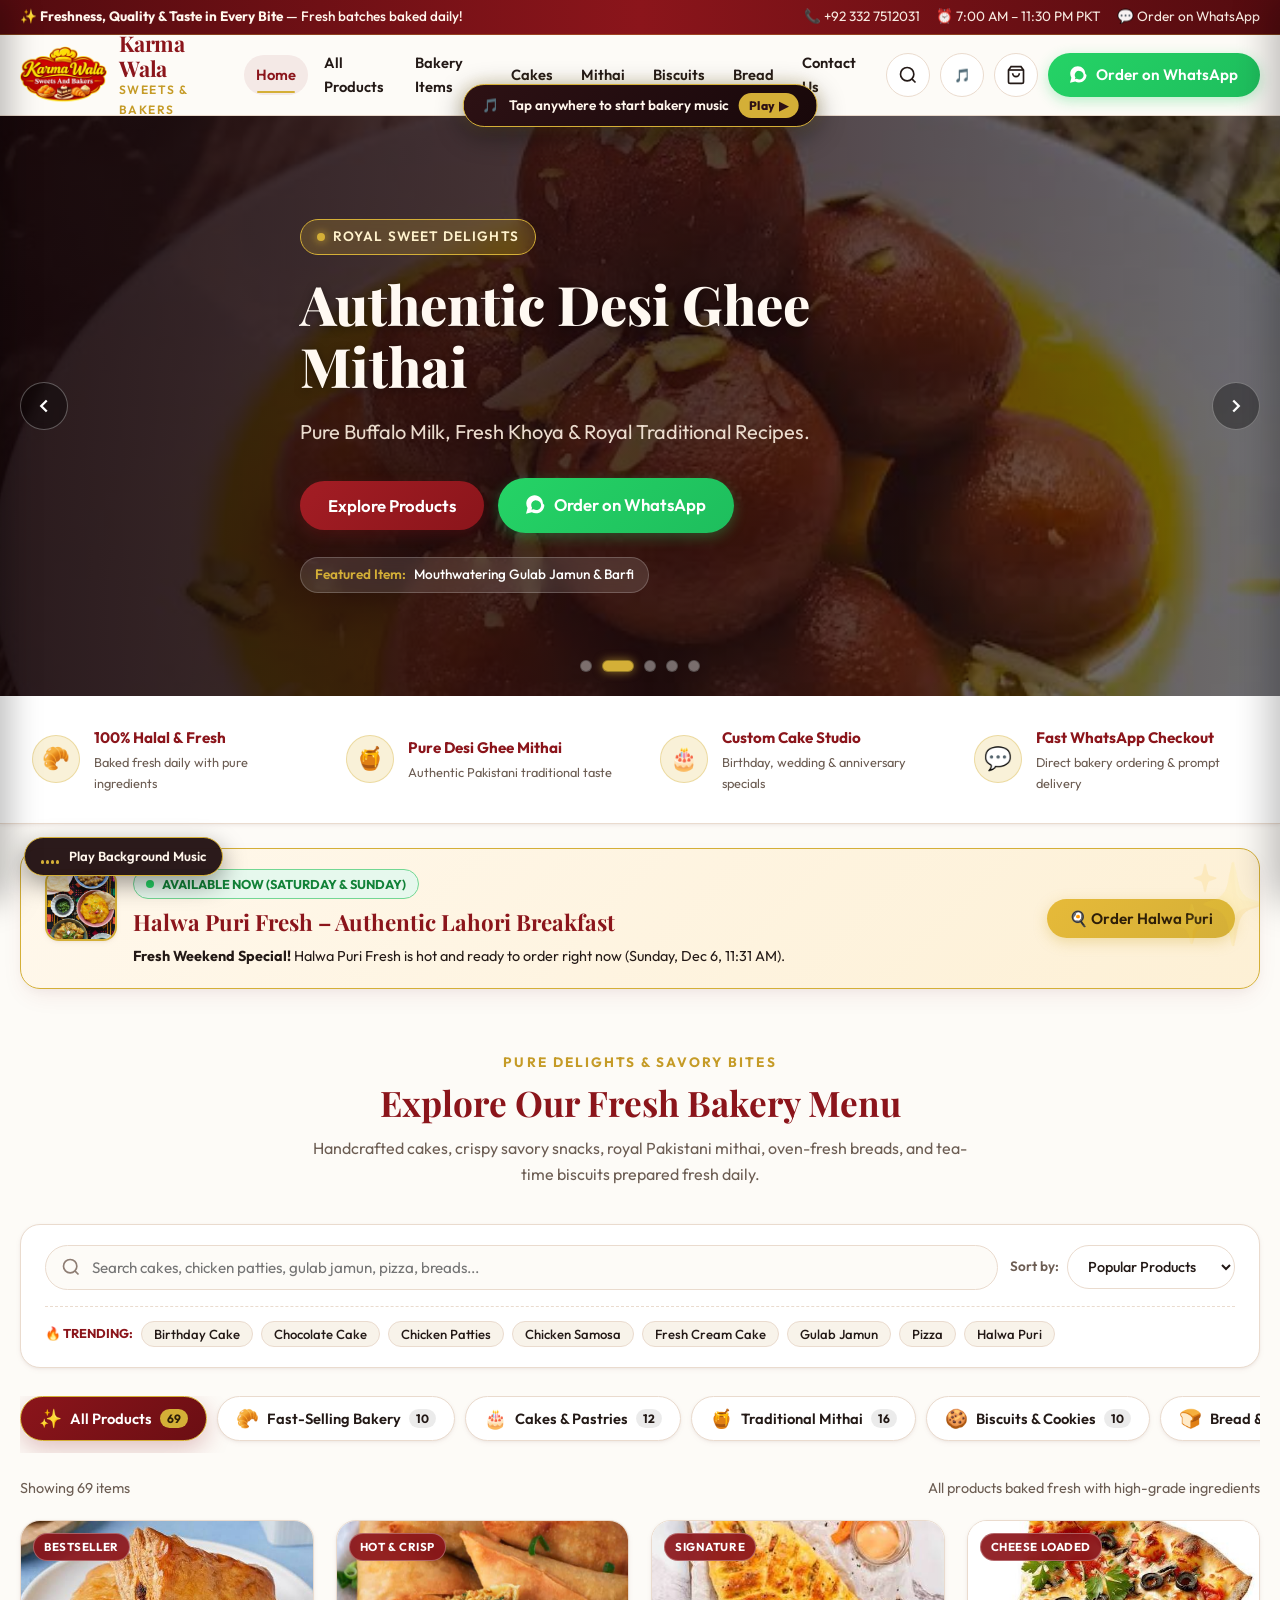
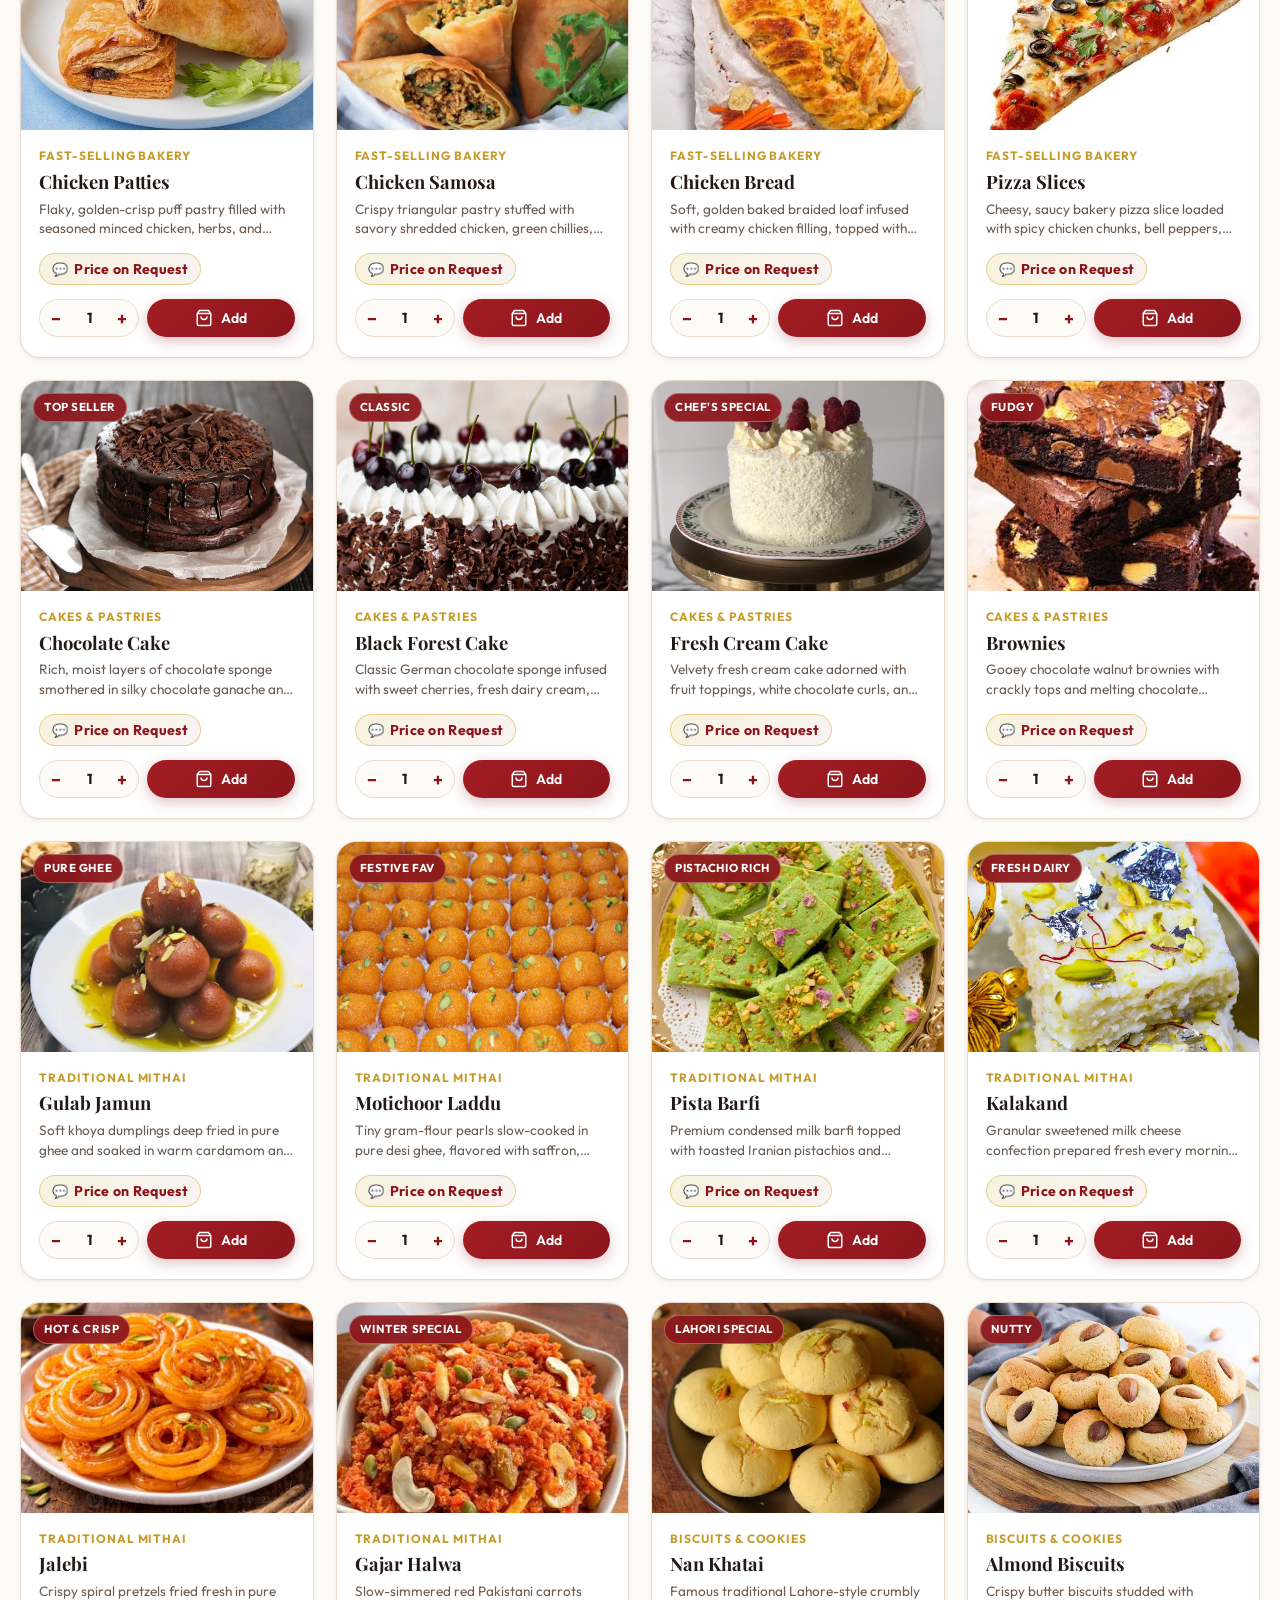
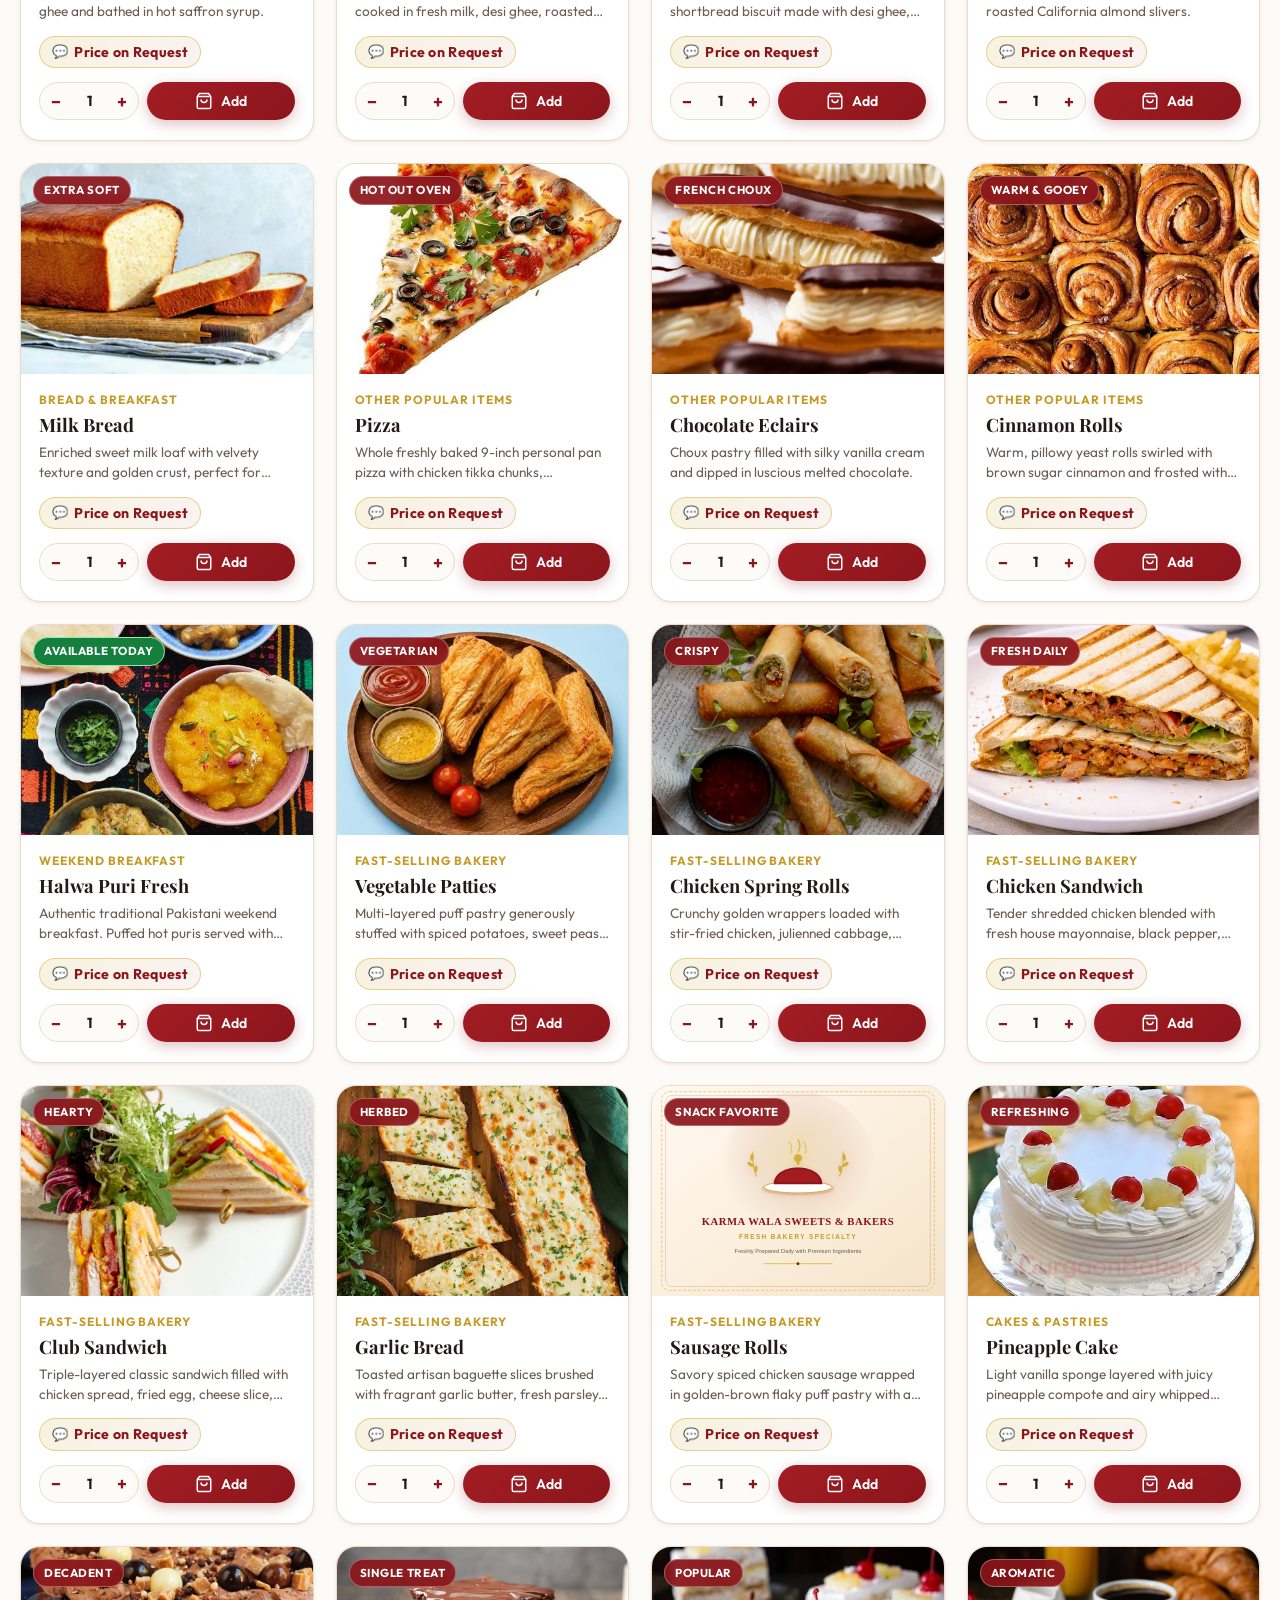
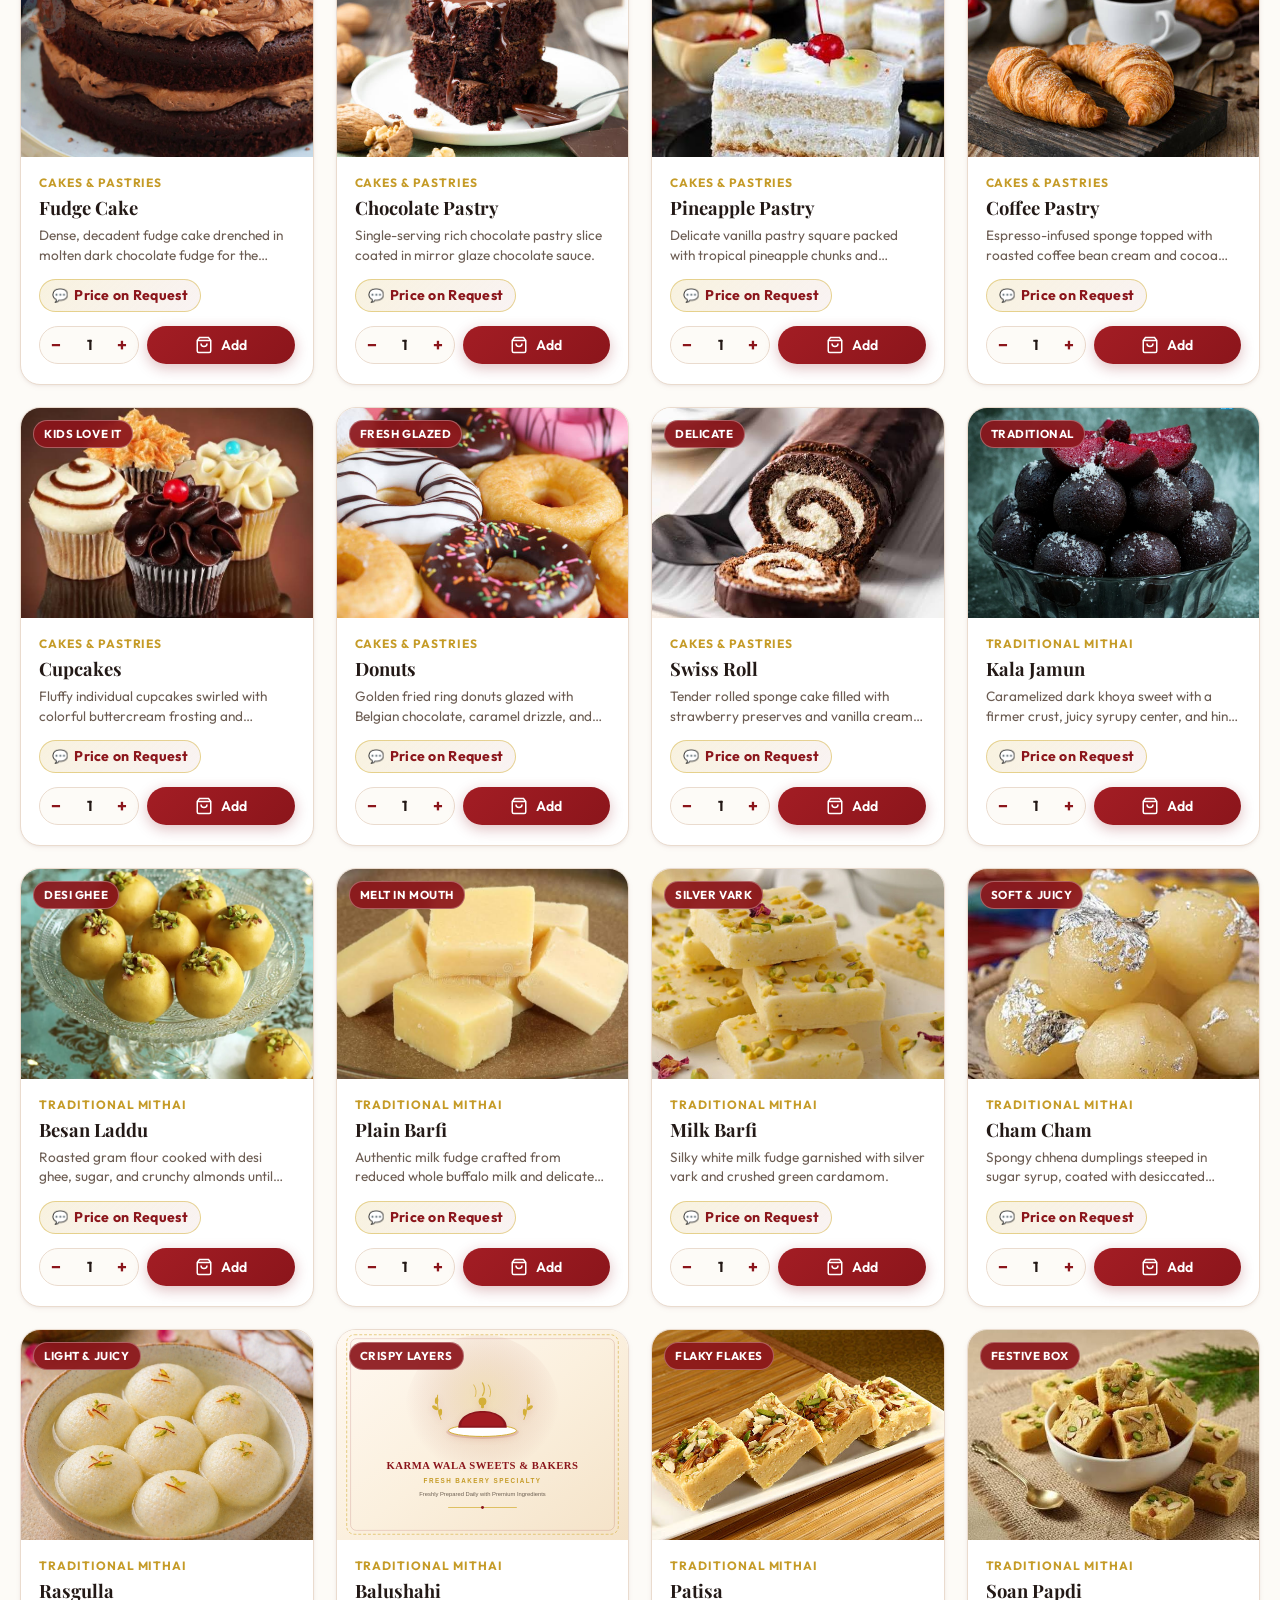
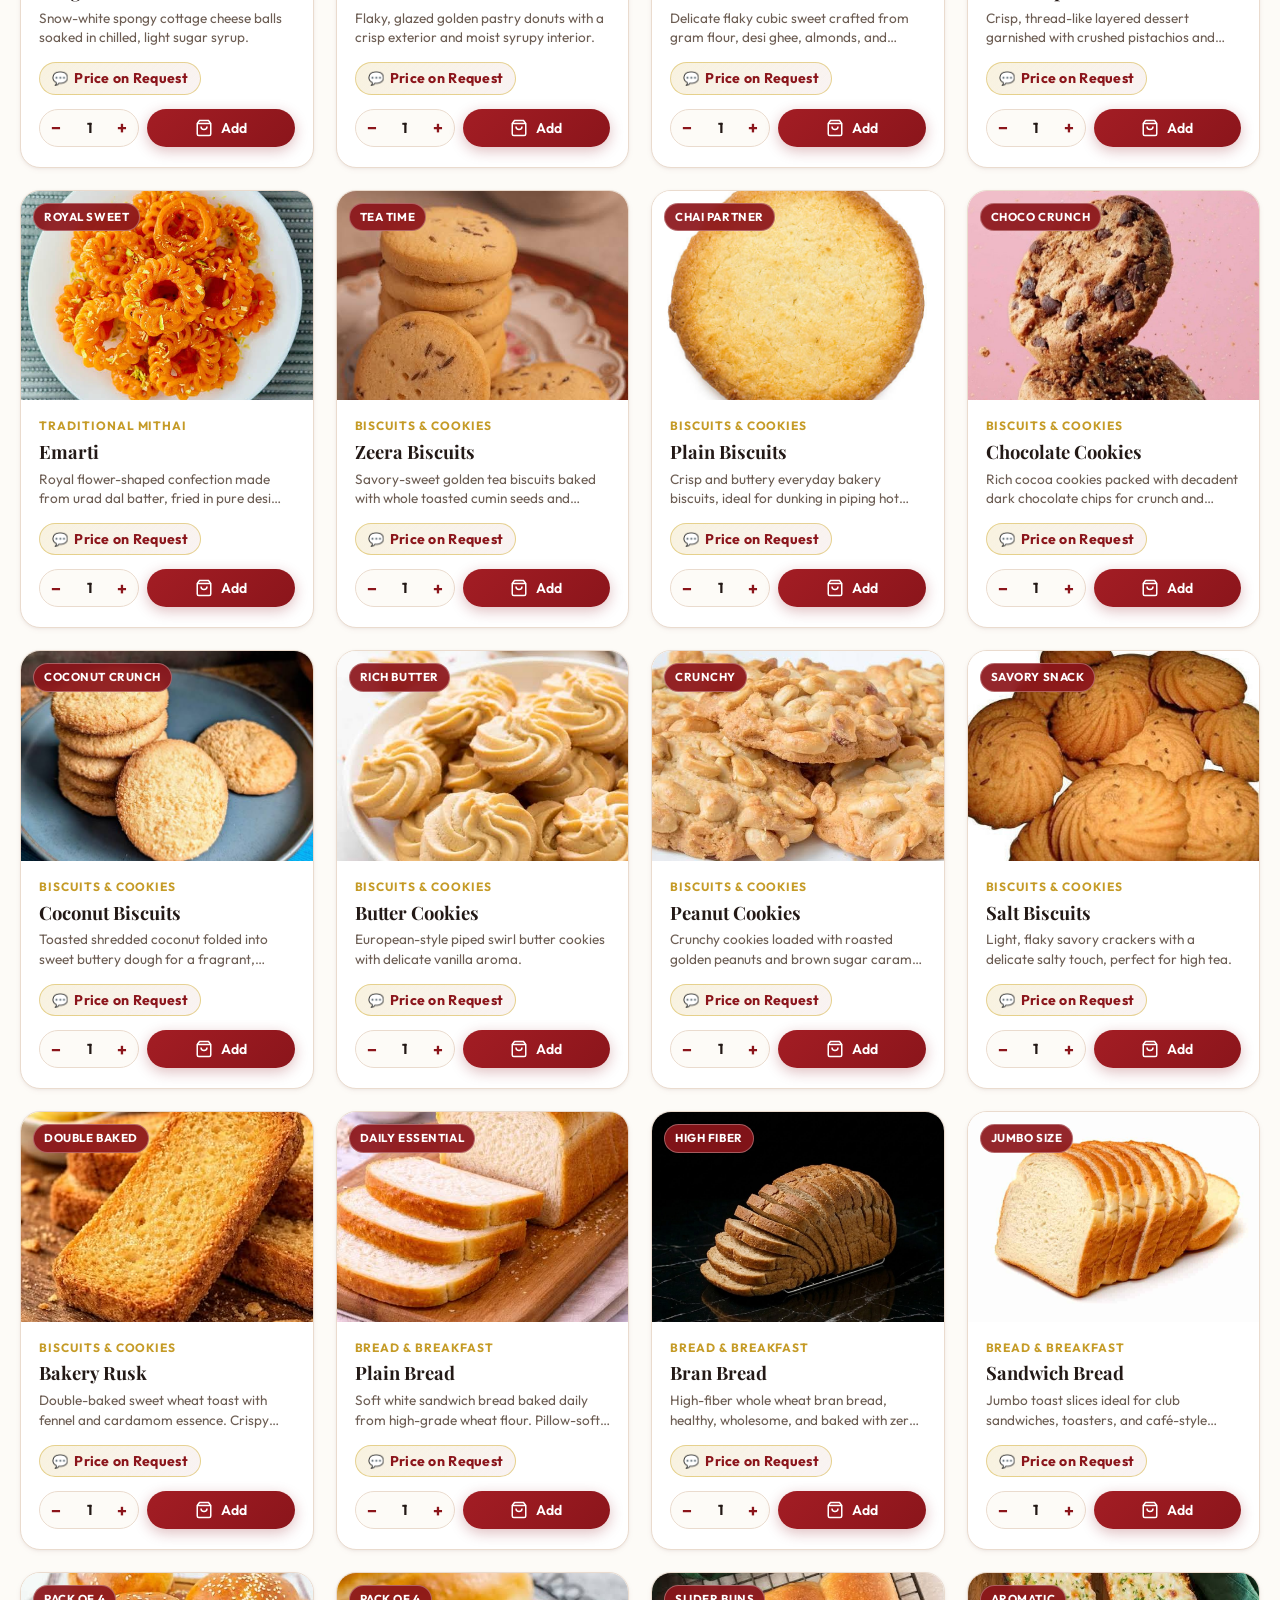
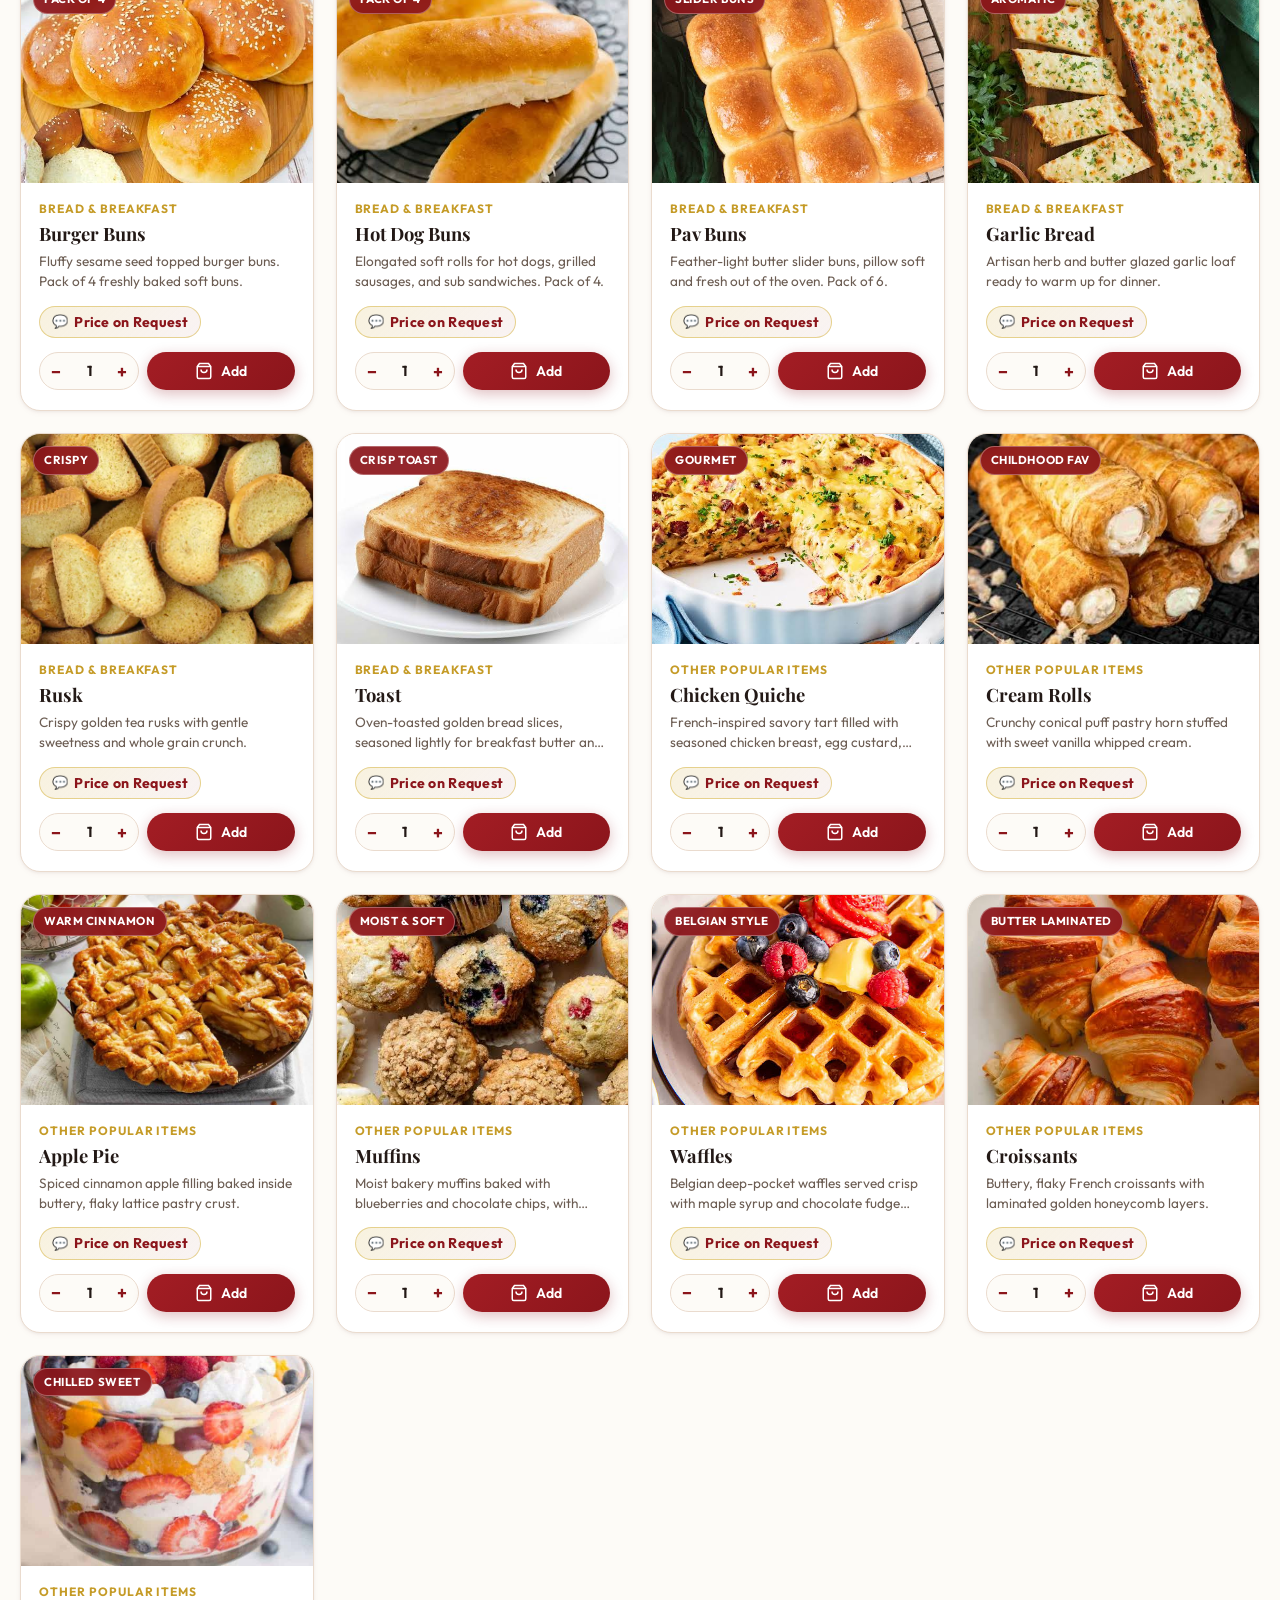
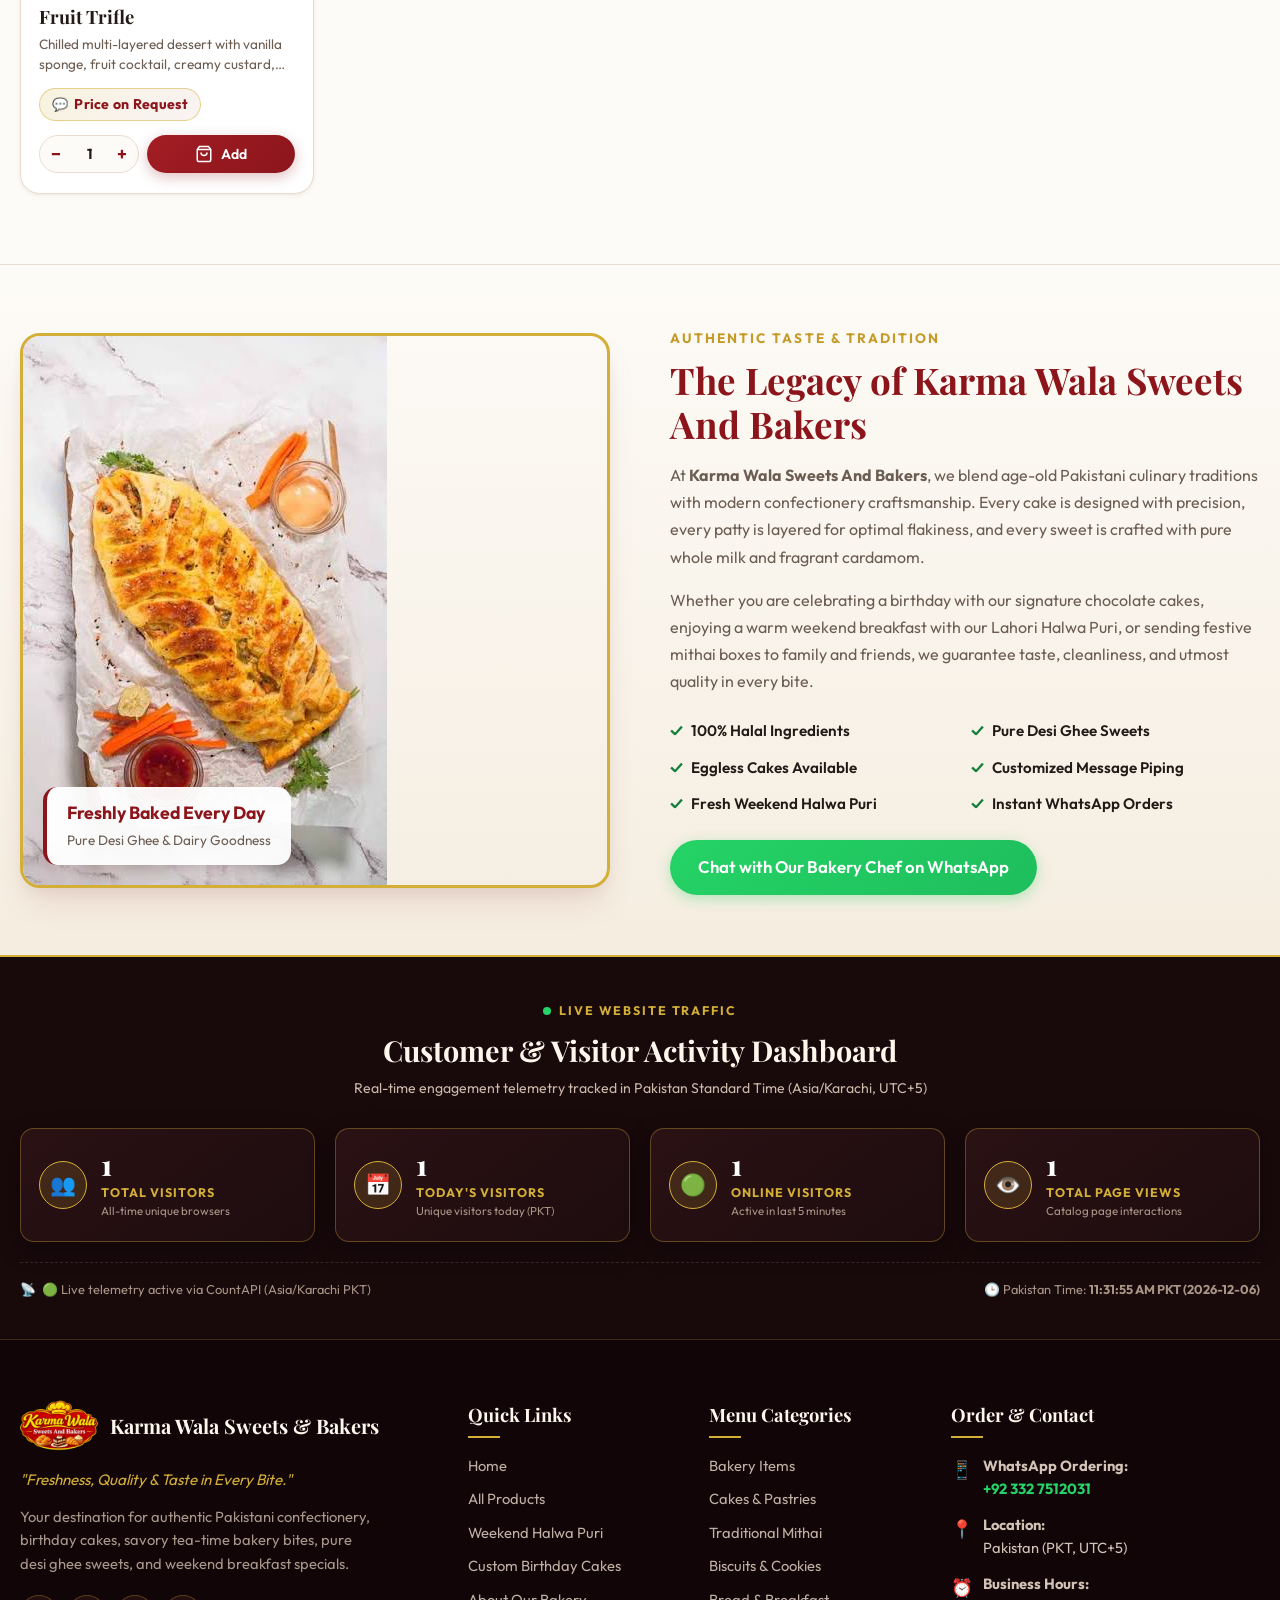
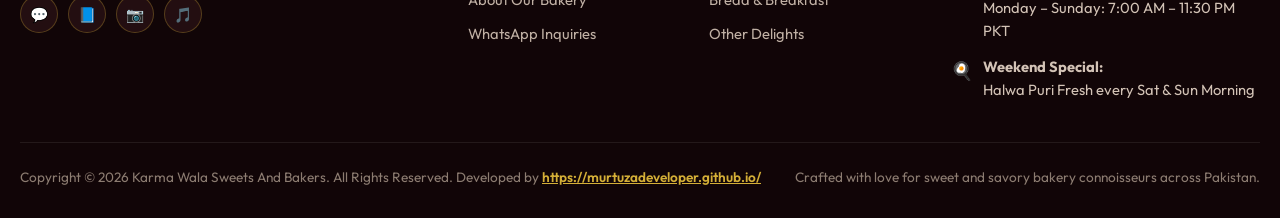
==== commit cc867fd1: "Fix background music autoplay and gesture unlock on GitHub Pages" ====
--- a/index.html
+++ b/index.html
@@ -873,13 +873,10 @@
   <!-- ==========================================================================
        BACKGROUND MUSIC PLAYER
        ========================================================================== -->
-  <audio id="bgAudioElement" loop preload="auto" playsinline autoplay>
-    <source src="assets/audio/karma.mp3" type="audio/mpeg">
-    <source src="./assets/audio/karma.mp3" type="audio/mpeg">
-  </audio>
+  <audio id="bgAudioElement" src="assets/audio/karma.mp3" loop preload="auto" playsinline autoplay></audio>
 
   <!-- Ambient music prompt if browser delays unmuted audio -->
-  <div class="bg-music-prompt-banner" id="bgMusicPromptBanner" role="button" tabindex="0" title="Tap to listen to bakery ambient music">
+  <div class="bg-music-prompt-banner" id="bgMusicPromptBanner" role="button" tabindex="0" title="Tap anywhere to start bakery music" aria-label="Play Bakery Background Music">
     <span class="music-note-icon">🎵</span>
     <span>Tap anywhere to start bakery music</span>
     <span class="music-prompt-btn">Play ▶</span>
--- a/assets/css/style.css
+++ b/assets/css/style.css
@@ -2616,7 +2616,7 @@
    ========================================================================== */
 .bg-music-prompt-banner {
   position: fixed;
-  top: 92px;
+  top: 84px;
   left: 50%;
   transform: translateX(-50%) translateY(-10px);
   background: linear-gradient(135deg, #2D1114 0%, #18080A 100%);
@@ -2627,13 +2627,25 @@
   display: none;
   align-items: center;
   gap: 10px;
-  z-index: 1000;
-  box-shadow: 0 8px 28px rgba(0, 0, 0, 0.45);
+  z-index: 9999;
+  box-shadow: 0 8px 28px rgba(0, 0, 0, 0.45), 0 0 15px rgba(212, 175, 55, 0.25);
   font-size: 0.85rem;
   font-weight: 600;
   cursor: pointer;
   opacity: 0;
   transition: all 0.35s ease;
+  user-select: none;
+}
+
+@media (max-width: 767px) {
+  .bg-music-prompt-banner {
+    top: 68px;
+    width: 90%;
+    max-width: 340px;
+    padding: 7px 14px;
+    font-size: 0.78rem;
+    justify-content: center;
+  }
 }
 
 .bg-music-prompt-banner.visible {
